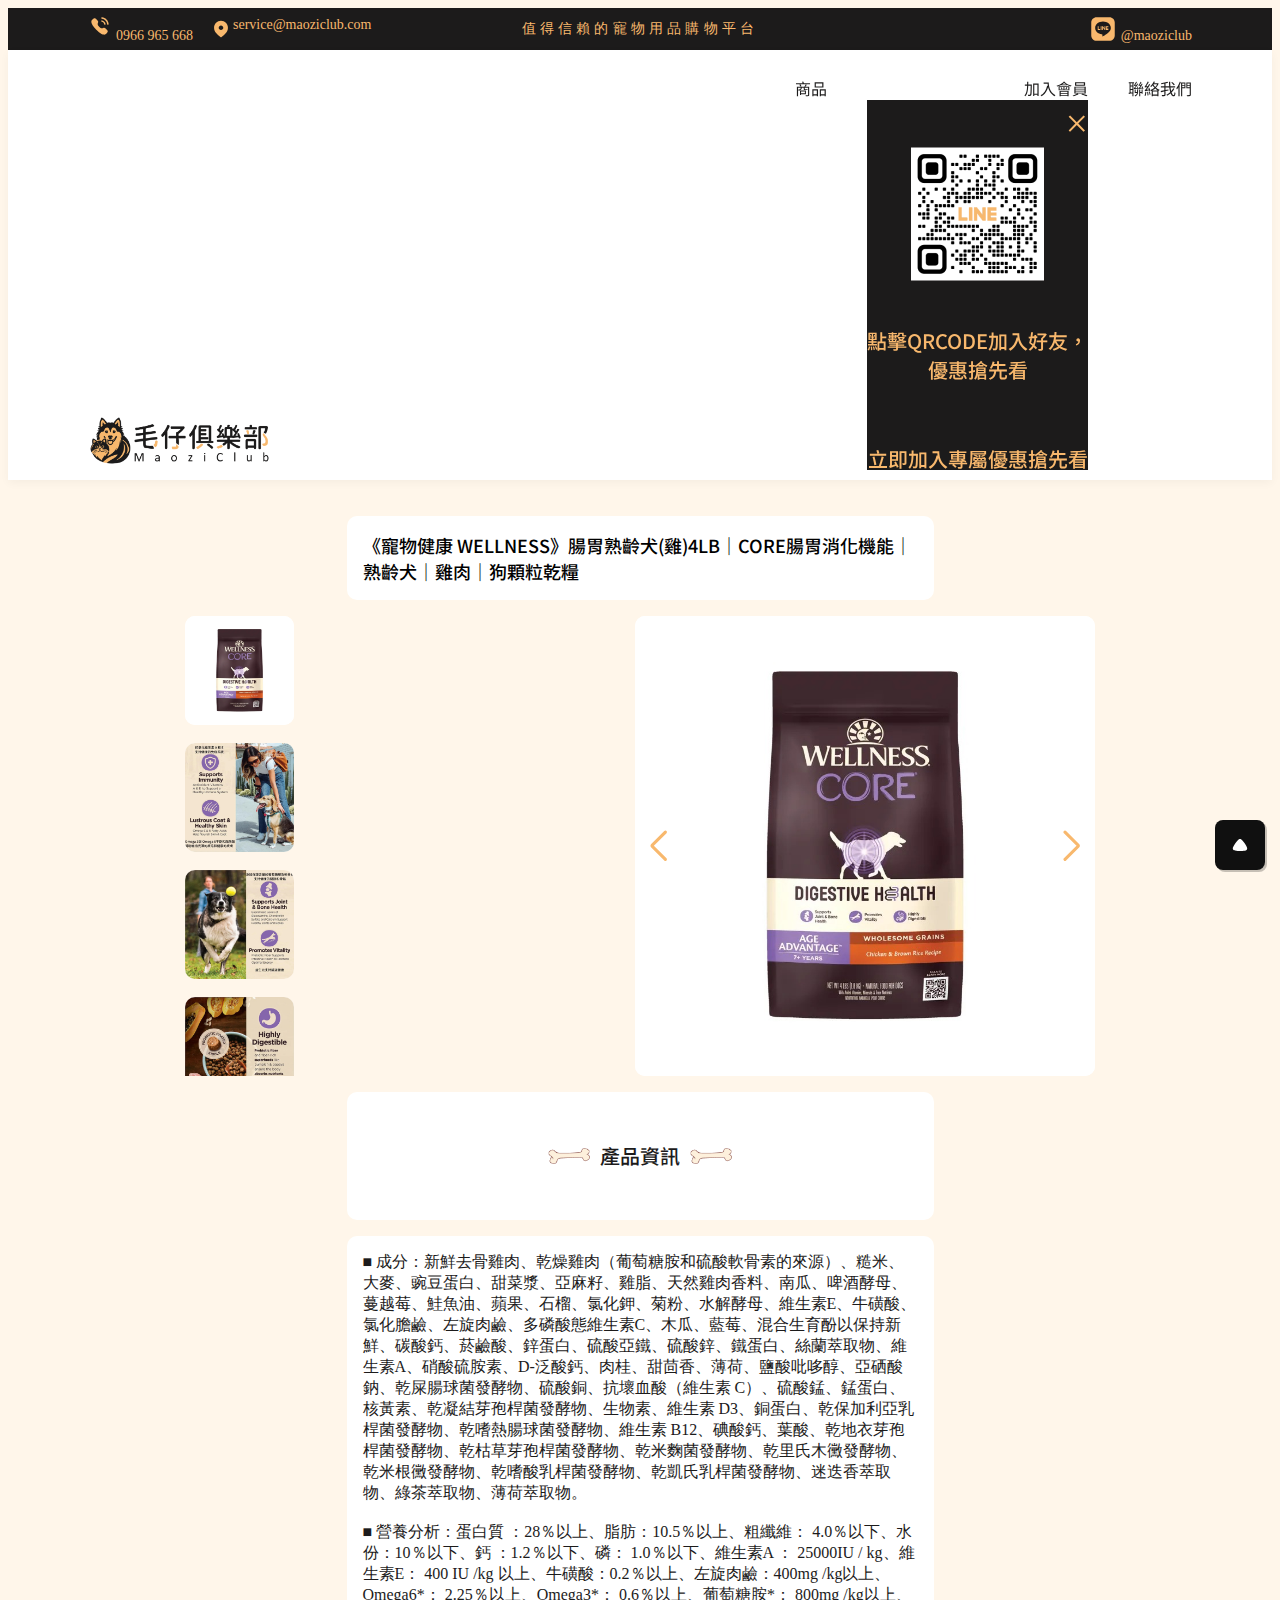
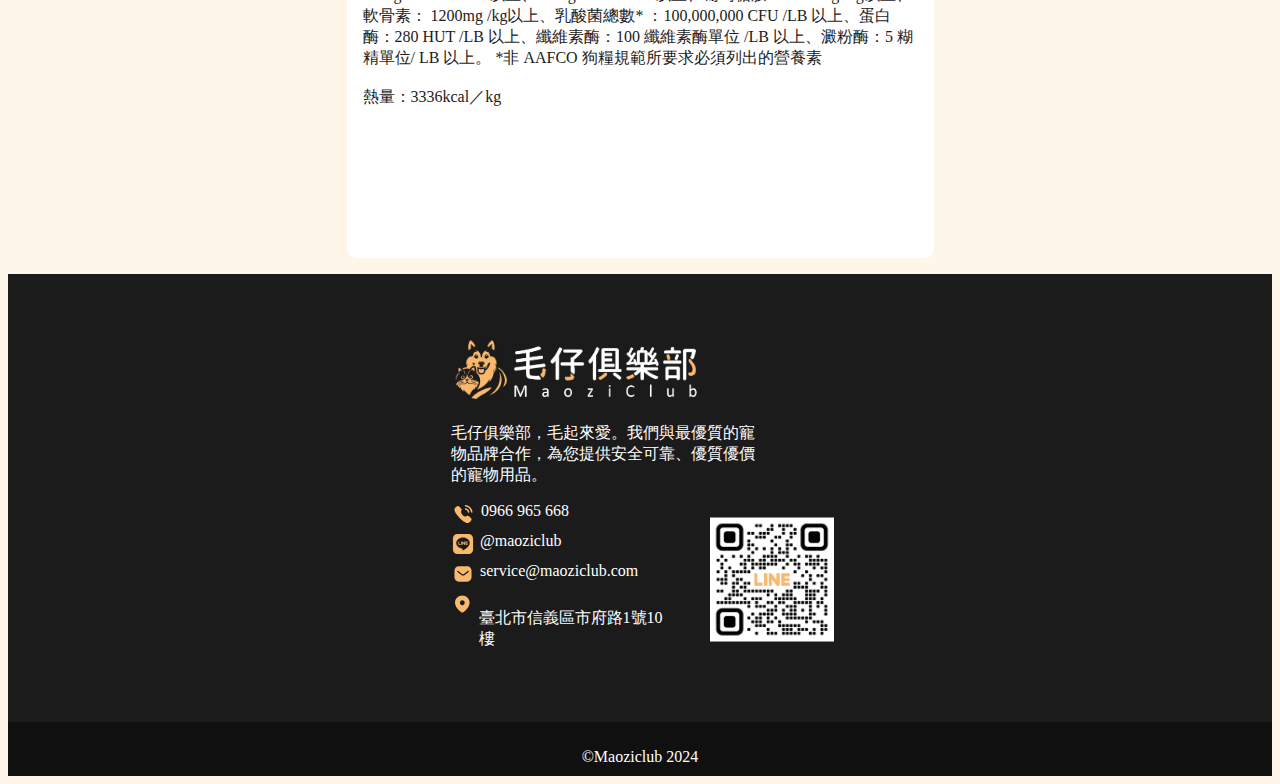
==== html/product.html @ 4b3d60b1 "Add files via upload" ====
<!doctype html>
<html lang="en">

<head>
    <meta charset="utf-8">
    <meta name="viewport" content="width=device-width, initial-scale=1">
    <title>毛仔俱樂部</title>

    <link href="https://cdn.jsdelivr.net/npm/bootstrap@5.3.2/dist/css/bootstrap.min.css" rel="stylesheet"
        integrity="sha384-T3c6CoIi6uLrA9TneNEoa7RxnatzjcDSCmG1MXxSR1GAsXEV/Dwwykc2MPK8M2HN" crossorigin="anonymous">
    <!-- CSS樣式 -->
    <link rel="stylesheet" href="../css/style.css">
    <link rel="stylesheet" href="../css/product.css">
    <link rel="stylesheet" href="https://cdnjs.cloudflare.com/ajax/libs/font-awesome/6.4.0/css/all.min.css">
    <!--Swiper's -->
    <link rel="stylesheet" href="../css/swiper-bundle.min.css" />
</head>

<body class="pdp">
    <!-- 置頂鍵 -->
    <div id="scrolltop"></div>

    <!-- TopBar -->
    <div class="topbar">
        <div class="contact">
            <div class="tel">
                <svg width="24" height="24" viewBox="0 0 25 24" fill="none" xmlns="http://www.w3.org/2000/svg">
                    <path fill-rule="evenodd" clip-rule="evenodd"
                        d="M14.6198 3.00714C14.419 2.97836 14.2173 3.03772 14.0569 3.16543C13.892 3.29494 13.7889 3.48201 13.7665 3.69157C13.719 4.11517 14.0246 4.49831 14.4477 4.54598C17.3652 4.87155 19.6328 7.14429 19.9609 10.0709C20.0048 10.463 20.3337 10.7589 20.7263 10.7589C20.7559 10.7589 20.7846 10.7571 20.8142 10.7535C21.0194 10.731 21.2023 10.6294 21.3313 10.4675C21.4595 10.3056 21.5178 10.1041 21.4945 9.89819C21.0857 6.2467 18.2597 3.41276 14.6198 3.00714ZM14.6769 6.14098C14.2485 6.06183 13.855 6.33525 13.7734 6.75346C13.6919 7.17167 13.9661 7.57999 14.3829 7.66183C15.6377 7.90646 16.6067 8.87779 16.8522 10.1369C16.9222 10.4994 17.2412 10.7638 17.6087 10.7638C17.658 10.7638 17.7073 10.7593 17.7575 10.7503C18.1743 10.6667 18.4486 10.2592 18.367 9.84013C18.0004 7.95953 16.5529 6.50703 14.6769 6.14098ZM15.7743 14.119C14.764 14.4729 13.6259 14.8716 11.6289 12.8752C9.63208 10.879 10.0298 9.74022 10.3829 8.72946C10.6646 7.92294 10.9179 7.1979 9.90338 6.18369C9.62887 5.90926 9.38183 5.64925 9.15426 5.40974C7.55485 3.72636 6.91719 3.05522 4.46692 5.50565C4.4486 5.52844 4.4171 5.5592 4.37641 5.59895C3.79274 6.16901 1.31533 8.58865 8.61648 15.8878C15.9156 23.1848 18.3337 20.7075 18.9041 20.1231C18.9439 20.0823 18.9748 20.0507 18.9976 20.0323C21.4466 17.5841 20.7732 16.9436 19.0838 15.3366C18.847 15.1114 18.5903 14.8672 18.3194 14.5964C17.305 13.5827 16.5804 13.8366 15.7743 14.119Z"
                        fill="#F8B86D" />
                </svg>
                <p>0966 965 668</p>
            </div>
            <div class="add">
                <svg width="24" height="24" viewBox="0 0 25 24" fill="none" xmlns="http://www.w3.org/2000/svg">
                    <path
                        d="M12.4944 3.5C16.4577 3.5 19.725 6.66021 19.725 10.5701C19.725 12.5403 19.0085 14.3695 17.8291 15.9198C16.528 17.63 14.9243 19.12 13.1193 20.2896C12.7061 20.5599 12.3333 20.5803 11.8799 20.2896C10.0645 19.12 8.46087 17.63 7.17092 15.9198C5.99068 14.3695 5.27499 12.5403 5.27499 10.5701C5.27499 6.66021 8.54229 3.5 12.4944 3.5ZM12.4944 8.41031C11.1839 8.41031 10.1151 9.49063 10.1151 10.7902C10.1151 12.1 11.1839 13.1302 12.4944 13.1302C13.8058 13.1302 14.8849 12.1 14.8849 10.7902C14.8849 9.49063 13.8058 8.41031 12.4944 8.41031Z"
                        fill="#F8B86D" />
                </svg>
                <a href="mailto:service@maoziclub.com">service@maoziclub.com</a>
            </div>
        </div>

        <div class="slogan">值得信賴的寵物用品購物平台</div>

        <div class="line">
            <svg width="28" height="28" viewBox="0 0 28 28" fill="none" xmlns="http://www.w3.org/2000/svg">
                <path fill-rule="evenodd" clip-rule="evenodd"
                    d="M7.54781 2.25H20.4522C23.3781 2.25 25.75 4.6219 25.75 7.54778V20.4522C25.75 23.3781 23.3781 25.75 20.4522 25.75H7.54781C4.62193 25.75 2.25003 23.3781 2.25003 20.4522V7.54778C2.25003 4.6219 4.62193 2.25 7.54781 2.25ZM13.9978 6.53436C18.3182 6.53436 21.8329 9.38667 21.8329 12.8926C21.8329 14.2938 21.2887 15.5598 20.1534 16.8046C18.5098 18.6971 14.8343 21.0023 13.9978 21.3541C13.1838 21.6964 13.2788 21.1596 13.3163 20.9478C13.3174 20.9419 13.3183 20.9364 13.3193 20.9311C13.3391 20.8136 13.4309 20.2606 13.4309 20.2606C13.4573 20.0608 13.4845 19.7502 13.4052 19.5519C13.3178 19.3338 12.9704 19.2207 12.7149 19.1656C8.95341 18.6684 6.16278 16.0357 6.16278 12.8926C6.16278 9.38667 9.6775 6.53436 13.9978 6.53436Z"
                    fill="#F8B86D" />
                <path
                    d="M19.2259 14.9172H17.0227C16.9838 14.9172 16.9464 14.9017 16.9189 14.8742C16.8913 14.8467 16.8759 14.8093 16.8759 14.7703V11.3518C16.8759 11.3129 16.8913 11.2755 16.9189 11.248C16.9464 11.2204 16.9838 11.205 17.0227 11.205H19.2259C19.2648 11.205 19.3022 11.2204 19.3297 11.248C19.3573 11.2755 19.3727 11.3129 19.3727 11.3518V11.9078C19.3727 11.9467 19.3573 11.9841 19.3297 12.0116C19.3022 12.0392 19.2648 12.0546 19.2259 12.0546H17.7299V12.6311H19.2259C19.2648 12.6311 19.3022 12.6466 19.3297 12.6741C19.3573 12.7017 19.3727 12.739 19.3727 12.778V13.339C19.3727 13.378 19.3573 13.4154 19.3297 13.4429C19.3022 13.4705 19.2648 13.4859 19.2259 13.4859H17.7299V14.0631H19.2259C19.2648 14.0631 19.3022 14.0786 19.3297 14.1062C19.3573 14.1337 19.3727 14.1711 19.3727 14.21V14.7652C19.3734 14.7849 19.3701 14.8046 19.3631 14.823C19.356 14.8414 19.3453 14.8582 19.3316 14.8724C19.3179 14.8866 19.3014 14.8979 19.2833 14.9056C19.2651 14.9133 19.2456 14.9172 19.2259 14.9172Z"
                    fill="#F8B86D" />
                <path
                    d="M11.0838 14.9172C11.1228 14.9172 11.1601 14.9018 11.1877 14.8742C11.2152 14.8467 11.2307 14.8093 11.2307 14.7703V14.2152C11.2307 14.1762 11.2152 14.1388 11.1877 14.1113C11.1601 14.0838 11.1228 14.0683 11.0838 14.0683H9.5879V11.3511C9.5879 11.3121 9.57242 11.2748 9.54488 11.2472C9.51733 11.2197 9.47998 11.2042 9.44102 11.2042H8.8829C8.84394 11.2042 8.80659 11.2197 8.77904 11.2472C8.7515 11.2748 8.73602 11.3121 8.73602 11.3511V14.7681C8.73602 14.8071 8.7515 14.8445 8.77904 14.872C8.80659 14.8995 8.84394 14.915 8.8829 14.915H11.086L11.0838 14.9172Z"
                    fill="#F8B86D" />
                <path
                    d="M12.4086 11.1984H11.8535C11.7707 11.1984 11.7036 11.2654 11.7036 11.3482V14.7674C11.7036 14.8502 11.7707 14.9172 11.8535 14.9172H12.4086C12.4914 14.9172 12.5585 14.8502 12.5585 14.7674V11.3482C12.5585 11.2654 12.4914 11.1984 12.4086 11.1984Z"
                    fill="#F8B86D" />
                <path
                    d="M16.1914 11.1984H15.6362C15.5973 11.1984 15.5599 11.2138 15.5324 11.2414C15.5048 11.2689 15.4894 11.3063 15.4894 11.3452V13.3765L13.9251 11.2637C13.9216 11.2581 13.9174 11.253 13.9126 11.2483L13.9038 11.2395L13.8958 11.2329H13.8914L13.8833 11.227H13.8789L13.8708 11.2226H13.8656H13.8576H13.8524H13.8436H13.8377H13.8289H13.8231H13.815H13.2488C13.2098 11.2226 13.1725 11.2381 13.1449 11.2656C13.1174 11.2932 13.1019 11.3305 13.1019 11.3695V14.7887C13.1019 14.8277 13.1174 14.865 13.1449 14.8926C13.1725 14.9201 13.2098 14.9356 13.2488 14.9356H13.8047C13.8436 14.9356 13.881 14.9201 13.9086 14.8926C13.9361 14.865 13.9516 14.8277 13.9516 14.7887V12.7376L15.518 14.8526C15.5283 14.8676 15.5412 14.8805 15.5562 14.8908L15.565 14.8967H15.5694L15.5767 14.9003H15.5841H15.5892H15.5995C15.6125 14.9035 15.6258 14.9053 15.6392 14.9055H16.1914C16.2304 14.9055 16.2677 14.89 16.2953 14.8625C16.3228 14.8349 16.3383 14.7976 16.3383 14.7586V11.3482C16.3387 11.3286 16.3352 11.3092 16.328 11.2911C16.3208 11.2729 16.31 11.2564 16.2963 11.2424C16.2826 11.2285 16.2663 11.2174 16.2483 11.2098C16.2303 11.2023 16.211 11.1984 16.1914 11.1984Z"
                    fill="#F8B86D" />
            </svg>
            <p>@maoziclub</p>
        </div>
    </div>




    <!-- Header -->
    <header class="header">
        <div class="logo">
            <a href="#">
                <img class="logo_light" src="../images/logo.png" alt="">
                <img class="logo_dark" src="../images/logo_dark.png" alt="">
            </a>
        </div>
        <div class="openbt d-block d-md-none" id="mymenu">
            <div class="line line-1"></div>
            <div class="line line-2"></div>
            <div class="line line-3"></div>
        </div>
        <nav class="navbar">
            <div class="off">
                <img class="logo_dark" src="../images/logo_dark.png" alt="">
                <i class="fa-solid fa-xmark" id="close"></i>
            </div>
            <ul>
                <li>
                    <a class="nav-link" href="../index.html#products">商品</a>
                </li>

                <li>
                    <a class="nav-link" href="#" data-bs-toggle="modal" data-bs-target="#vip">加入會員</a>

                    <!-- Modal -->
                    <div class="modal fade" id="vip" tabindex="-1" aria-labelledby="vipLabel" aria-hidden="true">
                        <div class="modal-dialog modal-dialog-centered">
                            <div class="info modal-content">
                                <div class="modal-header">
                                    <span class="my-close" data-bs-dismiss="modal" aria-label="Close">×</span>
                                </div>
                                <div class="modal-body">
                                    <a href="https://lin.ee/1nSqPjv" target="_blank">
                                        <img src="../images/qrcode.png" alt="">
                                    </a>
                                    <p class="d-block d-lg-none">點擊QRCODE加入好友，<br>優惠搶先看</p>
                                    <p class="d-none d-lg-block">立即加入專屬優惠搶先看</p>
                                </div>
                            </div>
                        </div>
                    </div>
                </li>
                <li>
                    <a class="nav-link" href="#contact">聯絡我們</a>
                </li>
            </ul>
        </nav>
    </header>


    <!-- 產品介紹 -->

    <div class="pdp-name">
        <h5 class="mb-0">《寵物健康 WELLNESS》腸胃熟齡犬(雞)4LB｜CORE腸胃消化機能｜熟齡犬｜雞肉｜狗顆粒乾糧</h5>
    </div>
    <div class="gallery">
        <div style="--swiper-navigation-color: #fff; --swiper-pagination-color: #fff" class="swiper mySwiper2 m-0">
            <div class="swiper-wrapper">
                <div class="swiper-slide">
                    <img src="../images/pdp1.jpg" alt="">
                </div>
                <div class="swiper-slide">
                    <img src="../images/pdp2.jpg" alt="">
                </div>
                <div class="swiper-slide">
                    <img src="../images/pdp3.jpg" alt="">
                </div>
                <div class="swiper-slide">
                    <img src="../images/pdp4.jpg" alt="">
                </div>
                <div class="swiper-slide">
                    <img src="../images/pdp5.jpg" alt="">
                </div>
                <div class="swiper-slide">
                    <img src="../images/pdp6.jpg" alt="">
                </div>
            </div>
            <div class="swiper-button-next"></div>
            <div class="swiper-button-prev"></div>
        </div>
        <div thumbsSlider="" class="swiper mySwiper m-0">
            <div class="swiper-wrapper">
                <div class="swiper-slide m-0">
                    <img src="../images/pdp1.jpg" alt="">
                </div>
                <div class="swiper-slide m-0">
                    <img src="../images/pdp2.jpg" alt="">
                </div>
                <div class="swiper-slide m-0">
                    <img src="../images/pdp3.jpg" alt="">
                </div>
                <div class="swiper-slide m-0">
                    <img src="../images/pdp4.jpg" alt="">
                </div>
                <div class="swiper-slide m-0">
                    <img src="../images/pdp5.jpg" alt="">
                </div>
                <div class="swiper-slide m-0">
                    <img src="../images/pdp6.jpg" alt="">
                </div>
            </div>
        </div>
    </div>

    <div class="pdp-info">
        <div class="title">
            <img src="../images/bone.png" alt="">
            <h5 class="mb-0">產品資訊</h5>
            <img src="../images/bone.png" alt="">
        </div>



        <div class="detail">
            <p>■ 成分：新鮮去骨雞肉、乾燥雞肉（葡萄糖胺和硫酸軟骨素的來源）、糙米、大麥、豌豆蛋白、甜菜漿、亞麻籽、雞脂、天然雞肉香料、南瓜、啤酒酵母、蔓越莓、鮭魚油、蘋果、石榴、氯化鉀、菊粉、水解酵母、維生素E、牛磺酸、氯化膽鹼、左旋肉鹼、多磷酸態維生素C、木瓜、藍莓、混合生育酚以保持新鮮、碳酸鈣、菸鹼酸、鋅蛋白、硫酸亞鐵、硫酸鋅、鐵蛋白、絲蘭萃取物、維生素A、硝酸硫胺素、D-泛酸鈣、肉桂、甜茴香、薄荷、鹽酸吡哆醇、亞硒酸鈉、乾屎腸球菌發酵物、硫酸銅、抗壞血酸（維生素
                C）、硫酸錳、錳蛋白、核黃素、乾凝結芽孢桿菌發酵物、生物素、維生素 D3、銅蛋白、乾保加利亞乳桿菌發酵物、乾嗜熱腸球菌發酵物、維生素
                B12、碘酸鈣、葉酸、乾地衣芽孢桿菌發酵物、乾枯草芽孢桿菌發酵物、乾米麴菌發酵物、乾里氏木黴發酵物、乾米根黴發酵物、乾嗜酸乳桿菌發酵物、乾凱氏乳桿菌發酵物、迷迭香萃取物、綠茶萃取物、薄荷萃取物。<br><br>

                ■ 營養分析：蛋白質 ：28％以上、脂肪：10.5％以上、粗纖維： 4.0％以下、水份：10％以下、鈣 ：1.2％以下、磷： 1.0％以下、維生素A ： 25000IU / kg、維生素E： 400 IU
                /kg 以上、牛磺酸：0.2％以上、左旋肉鹼：400mg /kg以上、Omega6*： 2.25％以上、Omega3*： 0.6％以上、葡萄糖胺*： 800mg /kg以上、軟骨素： 1200mg
                /kg以上、乳酸菌總數* ：100,000,000 CFU /LB 以上、蛋白酶：280 HUT /LB 以上、纖維素酶：100 纖維素酶單位 /LB 以上、澱粉酶：5 糊精單位/ LB 以上。
                *非 AAFCO 狗糧規範所要求必須列出的營養素<br><br>

                熱量：3336kcal／kg</p>
        </div>

    </div>















    <!-- Fotter -->
    <footer class="footer" id="contact">
        <div class="row">
            <div class="col-12 col-md-6 brand">
                <img src="../images/logo_dark.png" alt="">
                <p>毛仔俱樂部，毛起來愛。我們與最優質的寵物品牌合作，為您提供安全可靠、優質優價的寵物用品。</p>
            </div>

            <div class="col-12 col-md-6 contact">
                <div class="container">
                    <div class="tel">
                        <svg width="25" height="24" viewBox="0 0 25 24" fill="none" xmlns="http://www.w3.org/2000/svg">
                            <path fill-rule="evenodd" clip-rule="evenodd"
                                d="M14.6198 3.00714C14.419 2.97836 14.2173 3.03772 14.0569 3.16543C13.892 3.29494 13.7889 3.48201 13.7665 3.69157C13.719 4.11517 14.0246 4.49831 14.4477 4.54598C17.3652 4.87155 19.6328 7.14429 19.9609 10.0709C20.0048 10.463 20.3337 10.7589 20.7263 10.7589C20.7559 10.7589 20.7846 10.7571 20.8142 10.7535C21.0194 10.731 21.2023 10.6294 21.3313 10.4675C21.4595 10.3056 21.5178 10.1041 21.4945 9.89819C21.0857 6.2467 18.2597 3.41276 14.6198 3.00714ZM14.6769 6.14098C14.2485 6.06183 13.855 6.33525 13.7734 6.75346C13.6919 7.17167 13.9661 7.57999 14.3829 7.66183C15.6377 7.90646 16.6067 8.87779 16.8522 10.1369C16.9222 10.4994 17.2412 10.7638 17.6087 10.7638C17.658 10.7638 17.7073 10.7593 17.7575 10.7503C18.1743 10.6667 18.4486 10.2592 18.367 9.84013C18.0004 7.95953 16.5529 6.50703 14.6769 6.14098ZM15.7743 14.119C14.764 14.4729 13.6259 14.8716 11.6289 12.8752C9.63208 10.879 10.0298 9.74022 10.3829 8.72946C10.6646 7.92294 10.9179 7.1979 9.90338 6.18369C9.62887 5.90926 9.38183 5.64925 9.15426 5.40974C7.55485 3.72636 6.91719 3.05522 4.46692 5.50565C4.4486 5.52844 4.4171 5.5592 4.37641 5.59895C3.79274 6.16901 1.31533 8.58865 8.61648 15.8878C15.9156 23.1848 18.3337 20.7075 18.9041 20.1231C18.9439 20.0823 18.9748 20.0507 18.9976 20.0323C21.4466 17.5841 20.7732 16.9436 19.0838 15.3366C18.847 15.1114 18.5903 14.8672 18.3194 14.5964C17.305 13.5827 16.5804 13.8366 15.7743 14.119Z"
                                fill="#F8B86D" />
                        </svg>
                        <a href="tel:0966965668">0966 965 668</a>

                    </div>
                    <div class="line">
                        <svg width="24" height="24" viewBox="0 0 28 28" fill="none" xmlns="http://www.w3.org/2000/svg">
                            <path fill-rule="evenodd" clip-rule="evenodd"
                                d="M7.54781 2.25H20.4522C23.3781 2.25 25.75 4.6219 25.75 7.54778V20.4522C25.75 23.3781 23.3781 25.75 20.4522 25.75H7.54781C4.62193 25.75 2.25003 23.3781 2.25003 20.4522V7.54778C2.25003 4.6219 4.62193 2.25 7.54781 2.25ZM13.9978 6.53436C18.3182 6.53436 21.8329 9.38667 21.8329 12.8926C21.8329 14.2938 21.2887 15.5598 20.1534 16.8046C18.5098 18.6971 14.8343 21.0023 13.9978 21.3541C13.1838 21.6964 13.2788 21.1596 13.3163 20.9478C13.3174 20.9419 13.3183 20.9364 13.3193 20.9311C13.3391 20.8136 13.4309 20.2606 13.4309 20.2606C13.4573 20.0608 13.4845 19.7502 13.4052 19.5519C13.3178 19.3338 12.9704 19.2207 12.7149 19.1656C8.95341 18.6684 6.16278 16.0357 6.16278 12.8926C6.16278 9.38667 9.6775 6.53436 13.9978 6.53436Z"
                                fill="#F8B86D" />
                            <path
                                d="M19.2259 14.9172H17.0227C16.9838 14.9172 16.9464 14.9017 16.9189 14.8742C16.8913 14.8467 16.8759 14.8093 16.8759 14.7703V11.3518C16.8759 11.3129 16.8913 11.2755 16.9189 11.248C16.9464 11.2204 16.9838 11.205 17.0227 11.205H19.2259C19.2648 11.205 19.3022 11.2204 19.3297 11.248C19.3573 11.2755 19.3727 11.3129 19.3727 11.3518V11.9078C19.3727 11.9467 19.3573 11.9841 19.3297 12.0116C19.3022 12.0392 19.2648 12.0546 19.2259 12.0546H17.7299V12.6311H19.2259C19.2648 12.6311 19.3022 12.6466 19.3297 12.6741C19.3573 12.7017 19.3727 12.739 19.3727 12.778V13.339C19.3727 13.378 19.3573 13.4154 19.3297 13.4429C19.3022 13.4705 19.2648 13.4859 19.2259 13.4859H17.7299V14.0631H19.2259C19.2648 14.0631 19.3022 14.0786 19.3297 14.1062C19.3573 14.1337 19.3727 14.1711 19.3727 14.21V14.7652C19.3734 14.7849 19.3701 14.8046 19.3631 14.823C19.356 14.8414 19.3453 14.8582 19.3316 14.8724C19.3179 14.8866 19.3014 14.8979 19.2833 14.9056C19.2651 14.9133 19.2456 14.9172 19.2259 14.9172Z"
                                fill="#F8B86D" />
                            <path
                                d="M11.0838 14.9172C11.1228 14.9172 11.1601 14.9018 11.1877 14.8742C11.2152 14.8467 11.2307 14.8093 11.2307 14.7703V14.2152C11.2307 14.1762 11.2152 14.1388 11.1877 14.1113C11.1601 14.0838 11.1228 14.0683 11.0838 14.0683H9.5879V11.3511C9.5879 11.3121 9.57242 11.2748 9.54488 11.2472C9.51733 11.2197 9.47998 11.2042 9.44102 11.2042H8.8829C8.84394 11.2042 8.80659 11.2197 8.77904 11.2472C8.7515 11.2748 8.73602 11.3121 8.73602 11.3511V14.7681C8.73602 14.8071 8.7515 14.8445 8.77904 14.872C8.80659 14.8995 8.84394 14.915 8.8829 14.915H11.086L11.0838 14.9172Z"
                                fill="#F8B86D" />
                            <path
                                d="M12.4086 11.1984H11.8535C11.7707 11.1984 11.7036 11.2654 11.7036 11.3482V14.7674C11.7036 14.8502 11.7707 14.9172 11.8535 14.9172H12.4086C12.4914 14.9172 12.5585 14.8502 12.5585 14.7674V11.3482C12.5585 11.2654 12.4914 11.1984 12.4086 11.1984Z"
                                fill="#F8B86D" />
                            <path
                                d="M16.1914 11.1984H15.6362C15.5973 11.1984 15.5599 11.2138 15.5324 11.2414C15.5048 11.2689 15.4894 11.3063 15.4894 11.3452V13.3765L13.9251 11.2637C13.9216 11.2581 13.9174 11.253 13.9126 11.2483L13.9038 11.2395L13.8958 11.2329H13.8914L13.8833 11.227H13.8789L13.8708 11.2226H13.8656H13.8576H13.8524H13.8436H13.8377H13.8289H13.8231H13.815H13.2488C13.2098 11.2226 13.1725 11.2381 13.1449 11.2656C13.1174 11.2932 13.1019 11.3305 13.1019 11.3695V14.7887C13.1019 14.8277 13.1174 14.865 13.1449 14.8926C13.1725 14.9201 13.2098 14.9356 13.2488 14.9356H13.8047C13.8436 14.9356 13.881 14.9201 13.9086 14.8926C13.9361 14.865 13.9516 14.8277 13.9516 14.7887V12.7376L15.518 14.8526C15.5283 14.8676 15.5412 14.8805 15.5562 14.8908L15.565 14.8967H15.5694L15.5767 14.9003H15.5841H15.5892H15.5995C15.6125 14.9035 15.6258 14.9053 15.6392 14.9055H16.1914C16.2304 14.9055 16.2677 14.89 16.2953 14.8625C16.3228 14.8349 16.3383 14.7976 16.3383 14.7586V11.3482C16.3387 11.3286 16.3352 11.3092 16.328 11.2911C16.3208 11.2729 16.31 11.2564 16.2963 11.2424C16.2826 11.2285 16.2663 11.2174 16.2483 11.2098C16.2303 11.2023 16.211 11.1984 16.1914 11.1984Z"
                                fill="#F8B86D" />
                        </svg>
                        <a href="https://lin.ee/1nSqPjv" target="_blank">@maoziclub</a>
                    </div>
                    <div class="mail">
                        <svg width="24" height="24" viewBox="0 0 25 24" fill="none" xmlns="http://www.w3.org/2000/svg">
                            <path
                                d="M16.8902 4C18.0822 4 19.2289 4.47111 20.0724 5.31644C20.9169 6.16 21.3889 7.29778 21.3889 8.48889V15.5111C21.3889 17.9911 19.3711 20 16.8902 20H8.10889C5.628 20 3.61111 17.9911 3.61111 15.5111V8.48889C3.61111 6.00889 5.61911 4 8.10889 4H16.8902ZM17.8956 8.62222C17.7089 8.61244 17.5311 8.67556 17.3969 8.8L13.3889 12C12.8733 12.4276 12.1347 12.4276 11.6111 12L7.61111 8.8C7.33467 8.59556 6.95245 8.62222 6.72223 8.86222C6.48223 9.10222 6.45556 9.48444 6.65911 9.75111L6.77556 9.86667L10.82 13.0222C11.3178 13.4133 11.9213 13.6267 12.5533 13.6267C13.1836 13.6267 13.7978 13.4133 14.2947 13.0222L18.3044 9.81333L18.3756 9.74222C18.588 9.48444 18.588 9.11111 18.3658 8.85333C18.2422 8.72089 18.0724 8.64 17.8956 8.62222Z"
                                fill="#F8B86D" />
                        </svg>
                        <a href="mailto:service@maoziclub.com">service@maoziclub.com</a>
                    </div>
                    <div class="add">
                        <svg width="24" height="24" viewBox="0 0 25 24" fill="none" xmlns="http://www.w3.org/2000/svg">
                            <path
                                d="M12.4938 2.5C16.9233 2.5 20.575 6.032 20.575 10.4019C20.575 12.6039 19.7742 14.6482 18.456 16.381C17.0019 18.2923 15.2096 19.9576 13.1921 21.2648C12.7304 21.5669 12.3137 21.5897 11.8069 21.2648C9.778 19.9576 7.98569 18.2923 6.54398 16.381C5.22489 14.6482 4.425 12.6039 4.425 10.4019C4.425 6.032 8.07669 2.5 12.4938 2.5ZM12.4938 7.98799C11.0291 7.98799 9.83452 9.19541 9.83452 10.6479C9.83452 12.1118 11.0291 13.2632 12.4938 13.2632C13.9594 13.2632 15.1655 12.1118 15.1655 10.6479C15.1655 9.19541 13.9594 7.98799 12.4938 7.98799Z"
                                fill="#F8B86D" />
                        </svg>
                        <p>臺北市信義區市府路1號10樓</p>
                    </div>
                </div>
                <div class="qrcode">
                    <a href="https://lin.ee/1nSqPjv" target="_blank">
                        <img src="../images/qrcode.png" alt="">
                    </a>
                </div>
            </div>

        </div>
    </footer>

    <div class="copyright">
        <p>©Maoziclub 2024</p>
    </div>


































    <script src="https://cdn.jsdelivr.net/npm/bootstrap@5.3.2/dist/js/bootstrap.bundle.min.js"
        integrity="sha384-C6RzsynM9kWDrMNeT87bh95OGNyZPhcTNXj1NW7RuBCsyN/o0jlpcV8Qyq46cDfL"
        crossorigin="anonymous"></script>
    <!-- jQuery -->
    <script src="https://ajax.googleapis.com/ajax/libs/jquery/3.7.1/jquery.min.js"></script>
    <!-- Swiper -->
    <script src="../js/swiper-bundle.min.js"></script>
    <!-- Initialize Swiper -->
    <script>
        // 產品說明頁_Swiper
        var swiper = new Swiper(".mySwiper", {
            loop: true,
            spaceBetween: 10,
            slidesPerView: 4,
            freeMode: true,
            watchSlidesProgress: true,
            breakpoints: {
                // 當視窗寬度大於等於 768px 時
                768: {
                    direction: 'vertical', // 使用垂直方向
                },
                // 當視窗寬度小於 768px 時
                0: {
                    direction: 'horizontal', // 使用水平方向
                }
            }
        });
        var swiper2 = new Swiper(".mySwiper2", {
            loop: true,
            spaceBetween: 10,
            navigation: {
                nextEl: ".swiper-button-next",
                prevEl: ".swiper-button-prev",
            },
            thumbs: {
                swiper: swiper,
            },
        });

    </script>
    <!-- JS -->
    <script src="../js/script.js"></script>
</body>

</html>
---- css/style.css ----
/* 字體 */
@import url('https://fonts.googleapis.com/css2?family=Noto+Sans+TC:wght@300;400;500;700;900&family=Roboto:wght@100;300;400;500;700;900&display=swap');

/* Color */
:root {
    --white-color: #FFFFFF;
    --black-color: #1C1B1B;
    --yellow-color: #F8B86D;
}

body.home {
    background-image: url(../images/bg.png);

}


/* 頂置鍵 */
#scrolltop {
    position: fixed;
    bottom: 30px;
    right: 15px;
    padding: 25px;
    background-image: url(../images/Icon_top.svg);
    background-color: #101010;
    box-shadow: 2px 2px 0px 0px #00000039;
    background-repeat: no-repeat;
    background-position: center center;
    border-radius: 8px;
    animation: floating 1.4s ease-in-out infinite;
    z-index: 5;
    cursor: pointer;
}

@keyframes floating {
    0% {
        transform: translateY(0);
    }

    50% {
        transform: translateY(-10px);
    }

    100% {
        transform: translateY(0);
    }
}



/* TopBar */
.topbar {
    display: flex;
    justify-content: space-between;
    align-items: center;
    padding: 6px 80px;
    background-color: var(--black-color);
    color: var(--yellow-color);
}

.topbar .contact,
.topbar .slogan,
.topbar .line {
    flex-basis: 33.33%;
    align-items: center;
}

.topbar .slogan {
    text-align: center;
}



.topbar .contact {
    display: flex;
    gap: 16px;
}

.topbar .contact .tel,
.topbar .contact .add,
.topbar .line {
    display: flex;
}

.topbar .contact p,
.topbar .line p {
    margin-bottom: 0;
    margin-left: 4px;
}

.topbar .contact .add a {
    text-decoration: none;
    color: var(--yellow-color);
    font-size: 14px;
}

.topbar .line {
    justify-content: end
}

.topbar p,
.topbar .slogan {
    font-size: 14px;
}

.topbar .slogan {
    letter-spacing: 0.3em;

}

.topbar .contact .tel:hover,
.topbar .contact .add a:hover,
.topbar .line:hover {
    color: var(--white-color);
}

.topbar .contact .tel:hover path,
.topbar .contact .add:hover path,
.topbar .line:hover path {
    fill: var(--white-color);
}


/* Header */

.header {
    padding: 10px 80px;
    background-color: var(--white-color);
    display: flex;
    justify-content: space-between;
    align-items: end;
    box-shadow: 0px 3px 9px 0px #0000000A;
    position: sticky;
    top: 0;
    left: 0;
    z-index: 2;

}



.header .logo img {
    max-width: 183px;

}

.header .logo_dark {
    display: none;
}




.header ul {
    list-style: none;
    margin-bottom: 0;
}

.header ul {
    display: flex;
    justify-content: end;
    padding-left: 0px;
    gap: 40px;
}

.header ul li {
    text-align: end;

}

.header ul li a {
    color: var(--black-color);
    text-decoration: none;
    font-family: 'Noto Sans TC';
    font-weight: 400;
}

.header ul li:hover .nav-link {
    color: var(--yellow-color);
}

/* 配合JS用 */
.header .navbar .nav-link.active {
    color: var(--yellow-color);

}

.header .navbar .off {
    display: none;
}


/* Modal */

.header .navbar .modal .info {
    background-color: var(--black-color);
    height: 370px;

}





header .navbar .modal-header {
    border-bottom: 0px;
}

.header .navbar .modal-footer {
    border-top: 0px;
}

.header .navbar .modal-body {
    text-align: center;
    display: flex;
    flex-direction: column;
    justify-content: flex-start;
    align-items: center;
    padding: 0px;
}

.header .navbar .modal-body img {
    max-width: 140px;
    width: 100%;
}

.header .navbar .modal-body p {
    font-size: 20px;
    margin-top: 40px;
    font-family: 'Noto Sans TC';
    font-weight: 500;
    color: var(--yellow-color);
}

.header .navbar .modal .modal-header {
    justify-content: flex-end;
}



.header .navbar .modal .my-close {
    font-size: 40px;
    color: var(--yellow-color);
    cursor: pointer;
}

.modal-backdrop {
    z-index: 0;
}


/* Hero */
.hero .carousel-inner img {
    margin: auto;
    max-width: 1280px;
    width: 100%;

}

/* 輪播按鈕顏色 */
/* %23 = # */
/* stroke='%231C1B1B' stroke-width='0.8' 粗細*/
.carousel-control-prev-icon {
    background-image: url("data:image/svg+xml,%3csvg xmlns='http://www.w3.org/2000/svg' viewBox='0 0 16 16' fill='%231C1B1B' stroke='%231C1B1B' stroke-width='0.8' %3e%3cpath d='M11.354 1.646a.5.5 0 0 1 0 .708L5.707 8l5.647 5.646a.5.5 0 0 1-.708.708l-6-6a.5.5 0 0 1 0-.708l6-6a.5.5 0 0 1 .708 0z'/%3e%3c/svg%3e");
}

.carousel-control-next-icon {
    background-image: url("data:image/svg+xml,%3csvg xmlns='http://www.w3.org/2000/svg' viewBox='0 0 16 16' fill='%231C1B1B' stroke='%231C1B1B' stroke-width='0.8' %3e%3cpath d='M4.646 1.646a.5.5 0 0 1 .708 0l6 6a.5.5 0 0 1 0 .708l-6 6a.5.5 0 0 1-.708-.708L10.293 8 4.646 2.354a.5.5 0 0 1 0-.708z'/%3e%3c/svg%3e");
}


.carousel-indicators [data-bs-target] {
    background-color: var(--black-color);
    height: 5px;

}

.carousel-indicators {
    z-index: 1;
}


/* 五大優勢 */
.advantage {
    max-width: 874px;
    margin: auto;
    margin-top: 6%;
    padding: 16px;
}


.advantage .row .mycard {
    padding: 50px 40px;
    text-align: center;
    font-family: 'Noto Sans TC';
    font-weight: 400;
    color: var(--black-color);
    border-radius: 22px;
    background-color: var(--white-color);
    box-shadow: 1px 1px 8px 0px #0000001f;
    height: 100%;

}



.advantage .row .mycard:hover img {
    animation: moving 1s ease-in-out infinite;

}

@keyframes moving {
    0% {
        transform: translateY(0px);
    }

    50% {
        transform: translateY(-16px);
    }

    100% {
        transform: translateY(0px);
    }


}






.advantage .row .title {
    color: var(--yellow-color);
}

.advantage .row .title h5 {
    font-size: 26px;
}

.advantage .row .title p {
    font-size: 18px;
}

.advantage .row .mycard img {
    margin: auto;
    margin-bottom: 8px;

}



.advantage .row .card img {
    width: 86px;
    height: 86px;
}


/* 商品總覽 */
.products {
    margin: auto;
    padding: 40px 0px;
    margin: 54px 16px 0px;
}

.products .title {
    max-width: 1076px;
    padding: 16px;
    display: flex;
    justify-content: center;
    gap: 22px;
    align-items: center;
    background-color: var(--white-color);
    margin: auto;
    border-radius: 50px;
    border: 4px dashed var(--yellow-color);
}

.products .title .text {
    text-align: center;
}

.products .title .text h4 {
    font-size: 26px;
    font-family: 'Noto Sans TC';
    font-weight: 500;
}

.products .title .text p {
    font-size: 20px;
    font-family: 'Roboto';
    font-weight: 400;
}


.products .title img {
    max-width: 71px;
    max-height: 27px;

}

/* 卡片區 */

.products .row {
    max-width: 1076px;
    margin: auto;
    padding: 40px 16px;
    background: #FFFBF6B2;
    margin-top: 4%;

}

.products .row .mycard {
    background-color: var(--white-color);
    box-shadow: 1px 1px 8px 0px #00000029;
    padding: 16px;
    border-radius: 8px;
    transition: 0.5s;
}

.products .row .mycard a {
    text-decoration: none;
}


.products .row .mycard:hover {
    box-shadow: 10px 10px 8px 0px #00000026;

}

.products .row .mycard:hover .name {
    color: var(--yellow-color);
}

.products .row .mycard img {
    width: 100%;
}

.products .brand {
    font-size: 18px;
    text-align: center;
    font-family: 'Noto Sans TC';
    font-weight: 400;
    background-color: var(--yellow-color);
    padding: 6px 0px;
    border-radius: 8px;
    color: var(--black-color);

}

.products .name {
    font-size: 16px;
    font-family: 'Noto Sans TC';
    font-weight: 400;
    color: var(--black-color);
    overflow: hidden;
    display: -webkit-box;
    -webkit-box-orient: vertical;
    -webkit-line-clamp: 2;
}

.products .row .money {
    display: flex;
    justify-content: end;
    font-family: 'Roboto';
    align-items: baseline;
    margin-bottom: 10px;
}

.products .row .money .vip {
    font-size: 26px;
    font-weight: 600;
    color: #FF5F5F;

}

.products .row .money .price {
    font-size: 16px;
    font-weight: 400;
    color: var(--black-color);
    text-decoration: line-through;
}











/* 廣告BANNER */
.ad {
    text-align: center;
}

.ad img {
    max-width: 1280px;
    width: 100%;
}

/* Fotter */

.footer {
    background-color: var(--black-color);
    color: var(--white-color);
    padding: 60px 16px;
    display: flex;
    justify-content: center;


}

.footer .row {
    font-size: 16px;
    gap: 90px;
}

.footer .row .brand {
    max-width: 304px;

}

.footer .row .brand img {
    max-width: 249px;
    width: 100%;
}


.footer a {
    text-decoration: none;
    color: var(--white-color);
}

.footer .row .contact {
    display: flex;
    align-items: center;
}

.footer .row .contact .container {
    width: 240px;
    padding: 0;
    margin: 0;

}



.footer .row .contact .container div {
    display: flex;
    justify-content: flex-start;
}

.footer .row .contact p,
.footer .row .contact a {
    margin-left: 5px;
    margin-bottom: 12px;
}


.footer .row .qrcode {
    margin-left: 10%;
}

.footer .row .qrcode img {
    max-width: 133px;
    width: 100%;
}




.copyright {
    background: #101010;
    text-align: center;
    padding: 10px;
}

.copyright p {
    font-size: 16px;
    color: var(--white-color);
    margin-bottom: 0;
}






@media screen and (max-width: 1200px) {

    /* Topbar */
    .topbar {
        display: none;
    }

    /* Hero */
    .carousel-control-prev,
    .carousel-control-next,
    .hero .carousel-indicators {
        display: none;
    }


    /* Footer */
    .footer .row {
        font-size: 16px;
        gap: 27px;
    }


}





@media screen and (max-width:768px) {
    /* Footer */

    .footer .row .brand {
        max-width: 768px;


    }

    /* 卡片區 */

    .products .row {
        padding: 40px 0px;


    }





}

@media screen and (max-width: 576px) {

    /* Header */
    .header {
        padding: 10px 16px;
        align-items: center;
        background-color: var(--black-color);


    }

    .header .logo_dark {
        display: block;
    }

    .header .logo_light {
        display: none;
    }

    .header .logo .logo_dark,
    .header .navbar .logo_dark {
        max-width: 146px;
    }




    .header .openbt .line {
        width: 30px;
        height: 3px;
        border-radius: 50px;
        background-color: var(--yellow-color);
        margin-block: 4px;
        transform-origin: left;
        animation: menubt 400ms ease-in-out alternate infinite;
    }

    @keyframes menubt {
        0% {
            transform: scaleX(1);
        }

        100% {
            transform: scaleX(0.5);
        }
    }

    .header .openbt .line-2 {
        animation-delay: 150ms;
    }

    .header .openbt .line-3 {
        animation-delay: 300ms;
    }

    /* 收合選單 */

    .header .navbar .off {
        display: flex;
        justify-content: space-between;
        align-items: center;
        width: 100%;

    }

    .header .navbar {
        padding: 16px;
        position: absolute;
        top: 0;
        /*     預設未移入 */
        left: -100%;
        width: 100%;
        height: 60vh;
        /*     移入速度 */
        transition: 0.6s ease;
        background-color: var(--black-color);

    }

    /* 配合JS收合 */
    .header .navbar.menued {
        /*     移入 */
        left: 0;
    }

    /* 配合JS收合 */
    .header .navbar.closed {
        left: -100%;
    }




    .header .navbar {
        flex-direction: column;
        justify-content: flex-start;
        gap: 30px;
    }



    .header .navbar ul {
        flex-direction: column;
        gap: 20px;
    }

    .header .navbar ul li {
        text-align: center;
    }

    #close {
        font-size: 24px;
        color: var(--yellow-color);

    }

    .header ul li a {
        color: var(--white-color);

    }


    /* 五大優勢 */
    .advantage .row .mycard {
        padding: 20px 10px;
    }

    .advantage .row .mycard img {
        width: 50px;
    }


    .advantage .mycard .text h5 {
        font-size: 1rem;
    }

    .advantage .mycard .text p {
        font-size: 0.875rem;
    }


    /* 商品總覽 */
    .products .title {
        padding: 10px;
    }

    .products .title img {
        max-width: 65px;
        max-height: 21px;

    }


    .products .title .text h4 {
        font-size: 18px;

    }

    .products .title .text p {
        font-size: 14px;

    }







    /* 產品介紹頁 */

    .product .name h5 {
        margin: 0px 16px;


    }

    .product .container {
        flex-direction: column-reverse;


    }

    .myswiper-s {
        flex-direction: row !important;
        overflow-x: auto;

    }
























}
---- css/product.css ----
/* 字體 */
@import url('https://fonts.googleapis.com/css2?family=Noto+Sans+TC:wght@300;400;500;700;900&family=Roboto:wght@100;300;400;500;700;900&display=swap');

/* Color */
:root {
    --white-color: #FFFFFF;
    --black-color: #1C1B1B;
    --yellow-color: #F8B86D;
}





body.pdp {
    background-color: #FFF6EA;
}





/* Product產品介紹頁 */

.pdp-name {
    margin: auto;
    max-width: 587px;
    width: 100%;
}

.pdp-name h5 {
    font-size: 18px;
    font-family: 'Noto Sans TC';
    font-weight: 500;
    padding: 16px;
    background-color: var(--white-color);
    border-radius: 10px;
    margin: 36px auto 0px;


}




/* swiper */
.swiper-button-next:after,
.swiper-button-prev:after {
    font-size: 30px !important;
    color: var(--yellow-color);
    font-weight: 900;

}


.gallery {
    margin: auto;
    display: flex;
    gap: 18px;
    justify-content: center;
    padding: 16px;

}

.swiper {
    width: 100%;
    height: 100%;
    max-height: 460px;
}

.swiper-slide {
    text-align: center;
    font-size: 18px;
    background: #fff;
    display: flex;
    justify-content: center;
    align-items: center;
}

.swiper-slide img {
    display: block;
    width: 100%;
    height: 100%;
    object-fit: cover;
}



.swiper {
    width: 100%;
    height: 300px;
    margin-left: auto;
    margin-right: auto;
}

.swiper-slide {
    background-size: cover;
    background-position: center;
    border-radius: 10px;
}

.mySwiper2 {
    height: 100%;
    width: 100%;
    order: 2;
    max-width: 460px;
}

/* .mySwiper2 .swiper-slide {
    width: 460px !important;
    height: 460px !important;

} */

.mySwiper {
    box-sizing: border-box;
    padding: 10px 0;
    order: 1;
    height: 460px;
    width: 109px;
}

.mySwiper .swiper-wrapper {
    flex-direction: column;
    gap: 8px;

}

.mySwiper .swiper-slide {
    width: 109px !important;
    height: 109px !important;
}



.swiper-slide img {
    display: block;
    width: 100%;
    height: 100%;
    object-fit: cover;
    border-radius: 10px;
}

/* ------------------------------------------ */



.pdp-info {
    max-width: 587px;
    margin: auto;
}


.pdp-info .title {
    display: flex;
    gap: 10px;
    align-items: center;
    justify-content: center;
    background-color: var(--white-color);
    padding: 16px;
    border-radius: 10px;

}

.pdp-info .title img {
    width: 42px;
    height: 15.77px;
}

.pdp-info .title h5 {
    font-family: 'Noto Sans TC';
    font-weight: 500;
    font-size: 20px;
    color: var(--black-color);
}

.pdp-info .detail p {
    font-size: 16px;
    color: var(--black-color);
    padding: 16px 16px 150px 16px;
    background-color: var(--white-color);
    border-radius: 10px;
    margin-top: 16px;

}



@media screen and (max-width: 576px) {

    /* 產品介紹頁 */
    .pdp-name h5 {
        margin: 36px 16px 0px;


    }

    /* swiper */
    .gallery {
        flex-direction: column;
    }

    .mySwiper .swiper-wrapper {
        flex-direction: row !important;

    }


    .mySwiper {
        order: 2;
        width: 100%;
        height: auto;
    }

    .mySwiper2 {
        order: 1;
    }

    .mySwiper2 {
        max-width: 576px;
    }

    /* ---------------------------------------------- */

    .pdp-info {
        margin: auto 16px;
    }



}
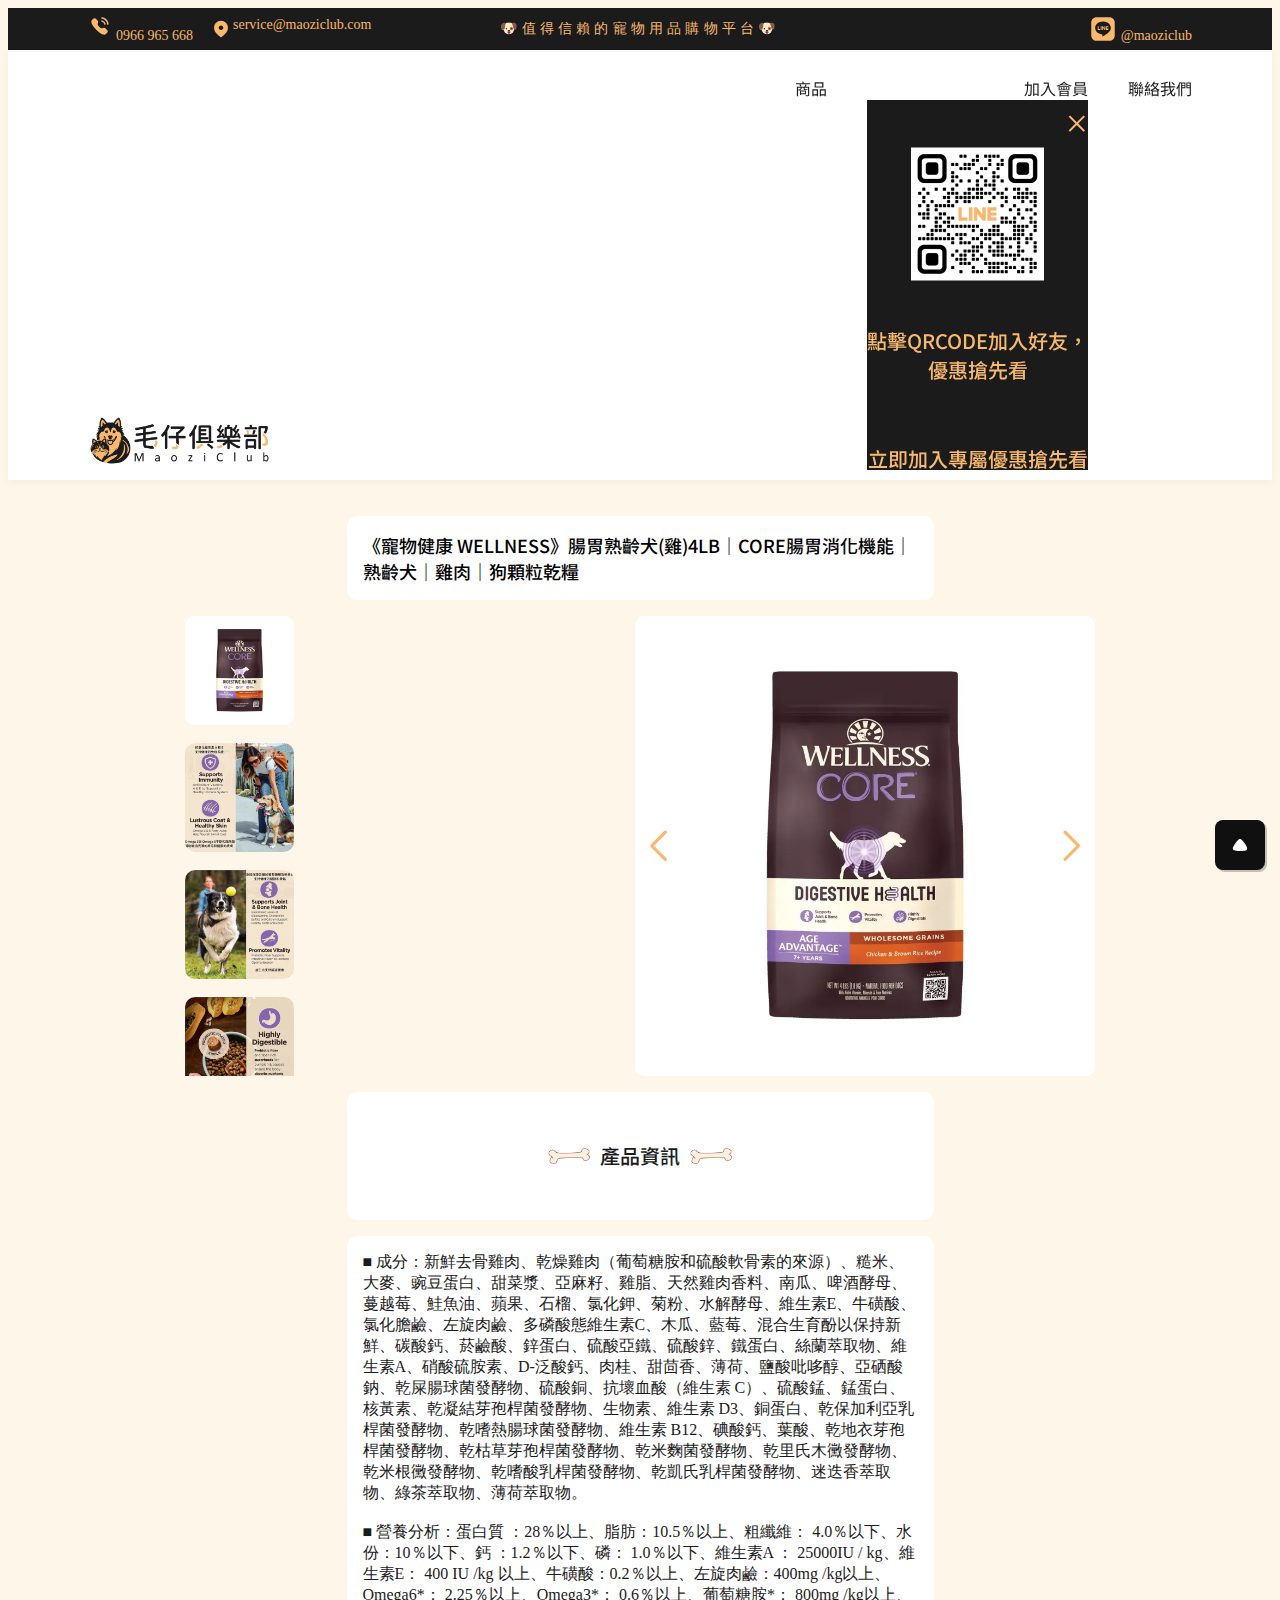
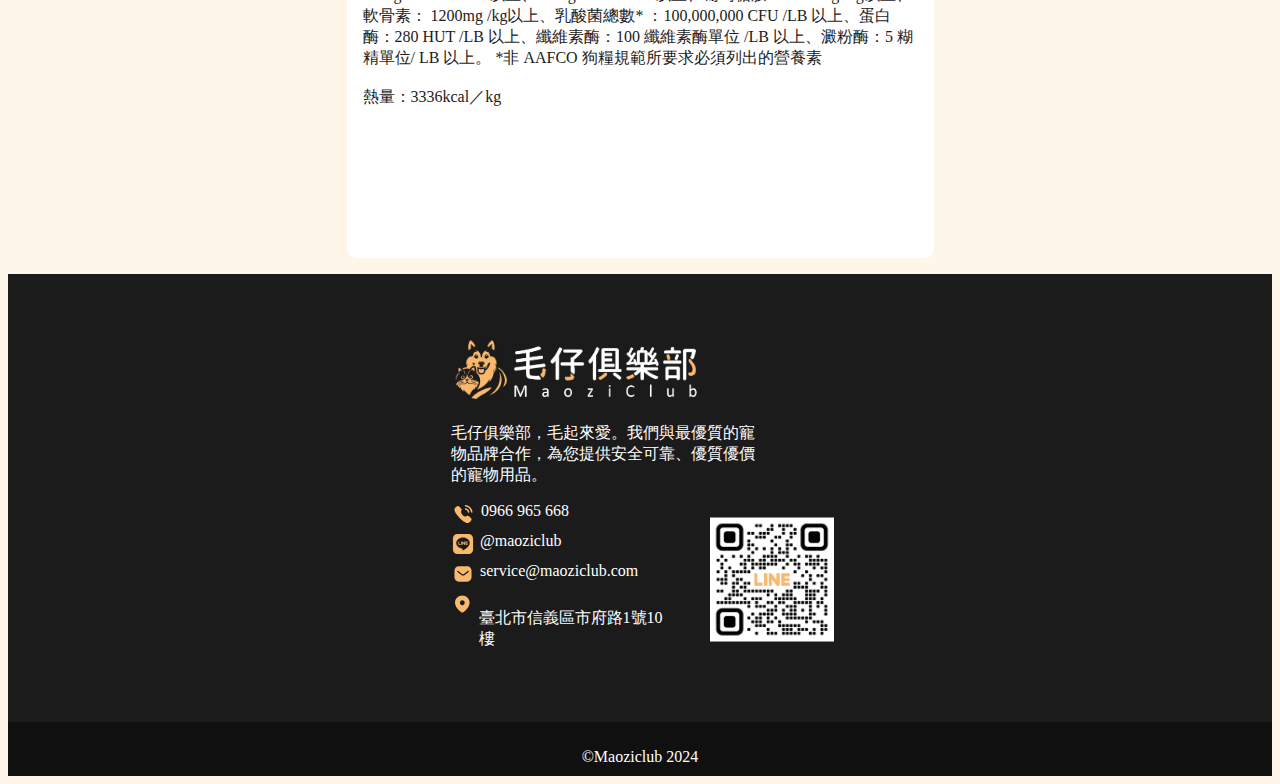
==== commit e24d7509: "Add files via upload" ====
--- a/html/product.html
+++ b/html/product.html
@@ -41,7 +41,7 @@
             </div>
         </div>
 
-        <div class="slogan">值得信賴的寵物用品購物平台</div>
+        <div class="slogan">🐶值得信賴的寵物用品購物平台🐶</div>
 
         <div class="line">
             <svg width="28" height="28" viewBox="0 0 28 28" fill="none" xmlns="http://www.w3.org/2000/svg">
@@ -322,39 +322,6 @@
     <script src="https://ajax.googleapis.com/ajax/libs/jquery/3.7.1/jquery.min.js"></script>
     <!-- Swiper -->
     <script src="../js/swiper-bundle.min.js"></script>
-    <!-- Initialize Swiper -->
-    <script>
-        // 產品說明頁_Swiper
-        var swiper = new Swiper(".mySwiper", {
-            loop: true,
-            spaceBetween: 10,
-            slidesPerView: 4,
-            freeMode: true,
-            watchSlidesProgress: true,
-            breakpoints: {
-                // 當視窗寬度大於等於 768px 時
-                768: {
-                    direction: 'vertical', // 使用垂直方向
-                },
-                // 當視窗寬度小於 768px 時
-                0: {
-                    direction: 'horizontal', // 使用水平方向
-                }
-            }
-        });
-        var swiper2 = new Swiper(".mySwiper2", {
-            loop: true,
-            spaceBetween: 10,
-            navigation: {
-                nextEl: ".swiper-button-next",
-                prevEl: ".swiper-button-prev",
-            },
-            thumbs: {
-                swiper: swiper,
-            },
-        });
-
-    </script>
     <!-- JS -->
     <script src="../js/script.js"></script>
 </body>
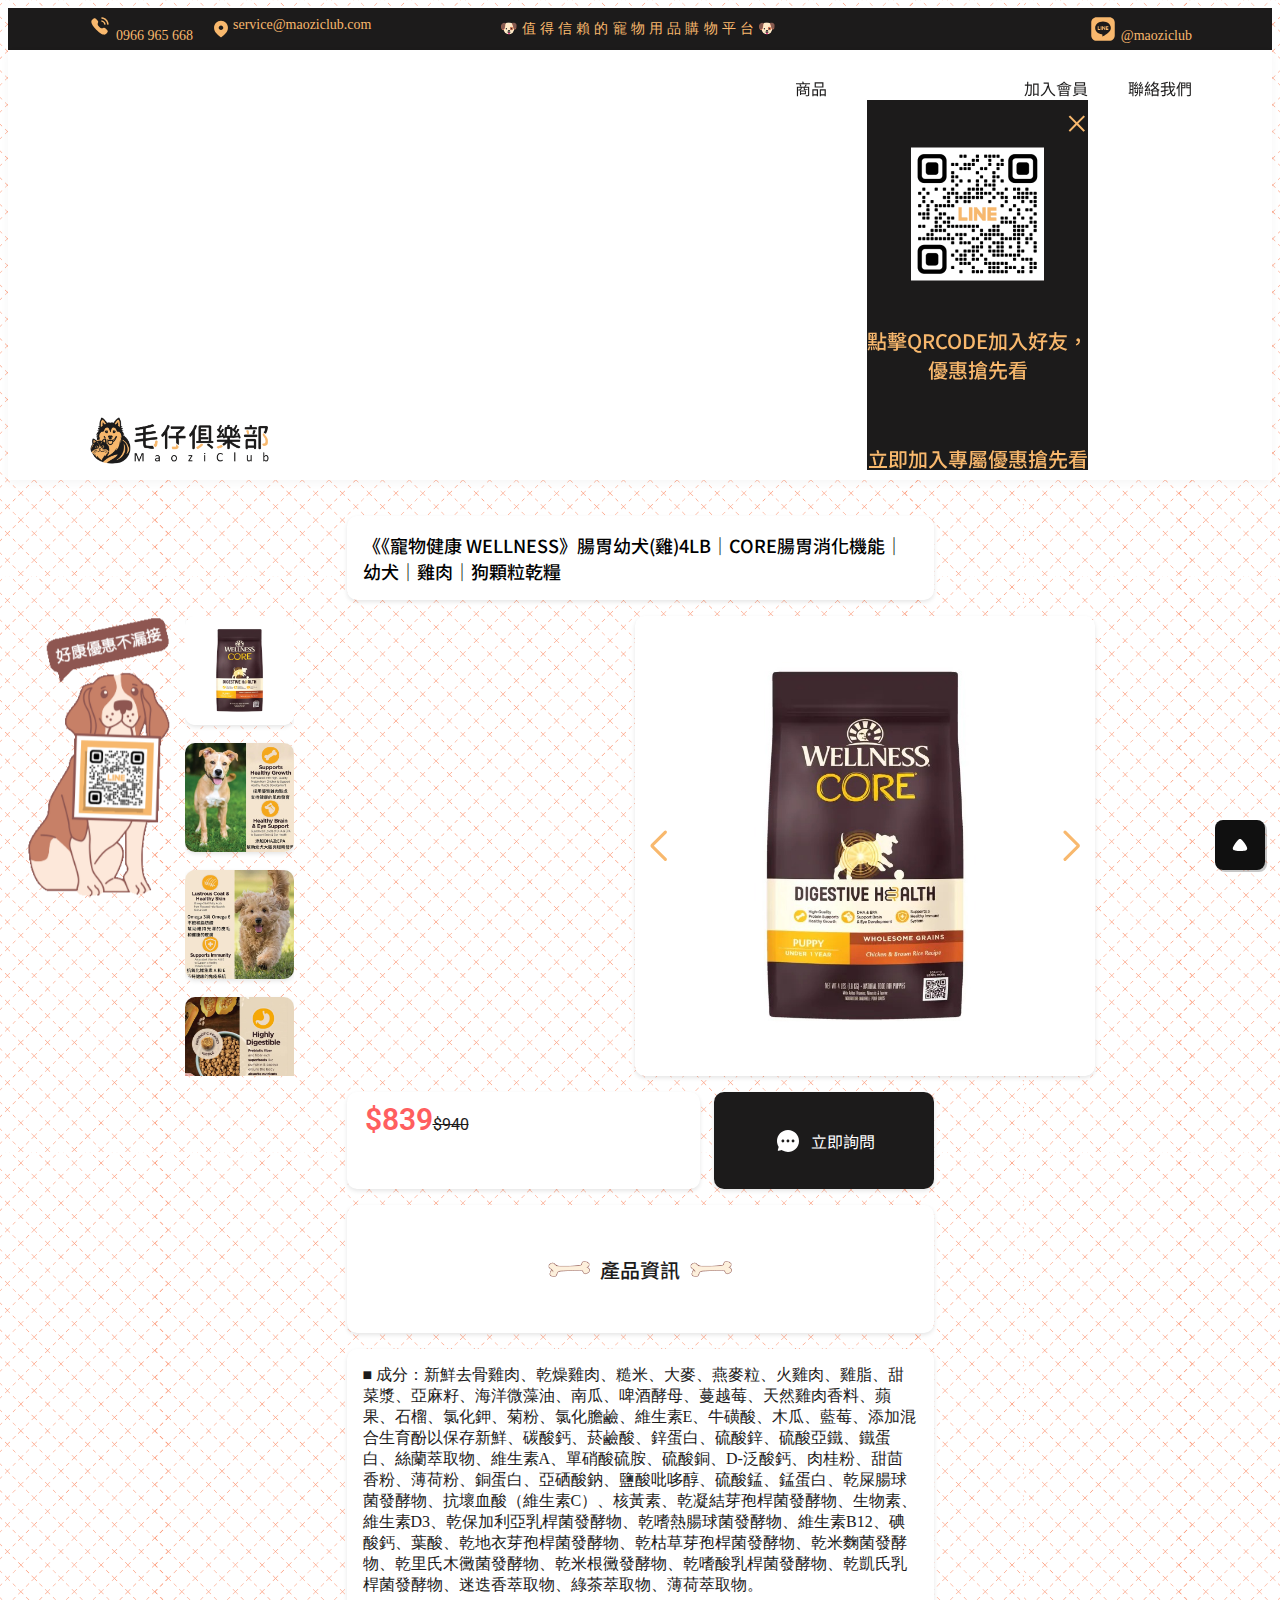
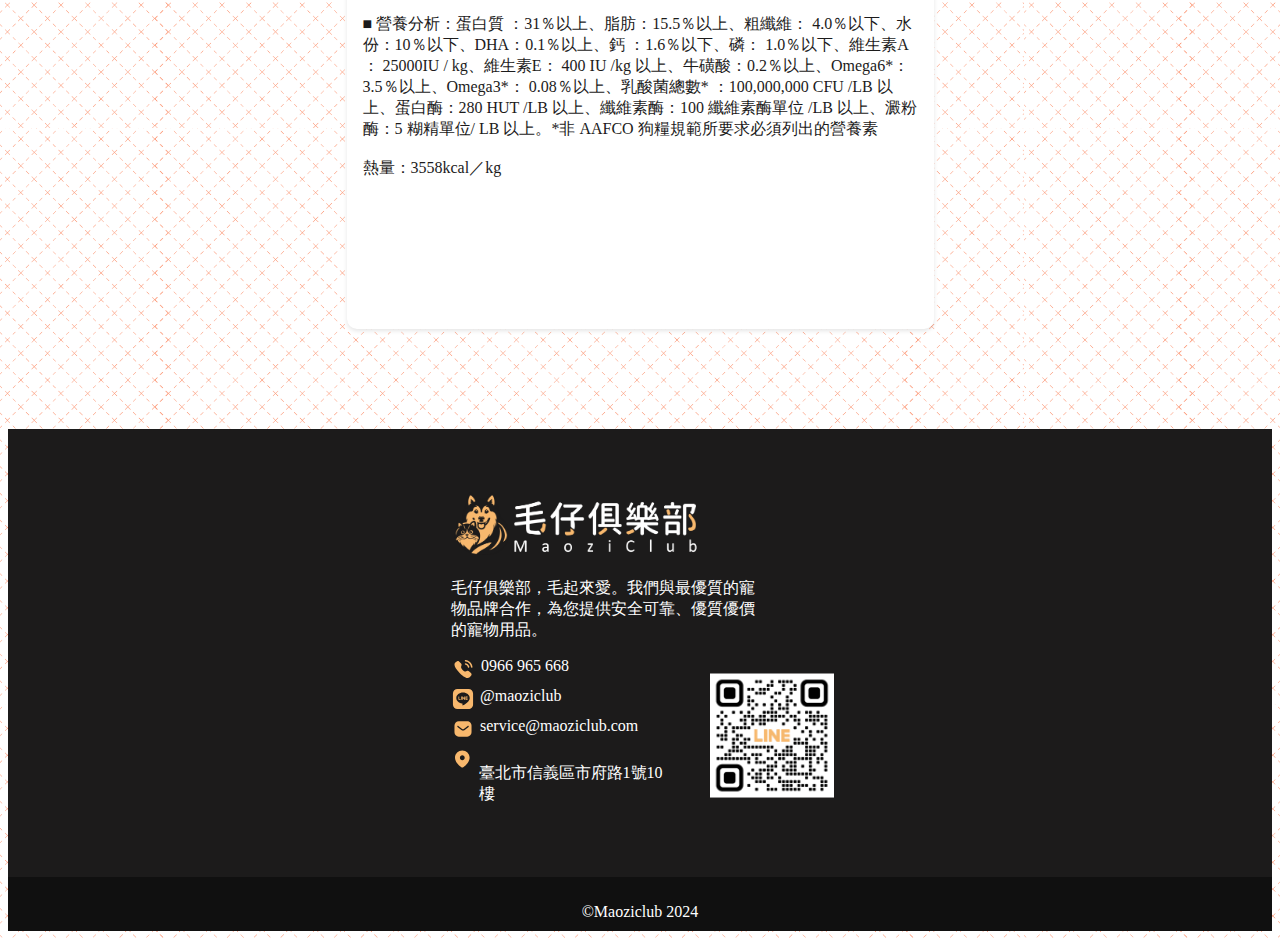
==== commit f766eb01: "Add files via upload" ====
--- a/html/product.html
+++ b/html/product.html
@@ -68,10 +68,13 @@
 
 
 
+
+
+
     <!-- Header -->
     <header class="header">
         <div class="logo">
-            <a href="#">
+            <a href="../index.html">
                 <img class="logo_light" src="../images/logo.png" alt="">
                 <img class="logo_dark" src="../images/logo_dark.png" alt="">
             </a>
@@ -121,10 +124,11 @@
 
 
     <!-- 產品介紹 -->
-
+    <img class="dog d-none d-xl-block" src="../images/dog.gif" alt="">
     <div class="pdp-name">
-        <h5 class="mb-0">《寵物健康 WELLNESS》腸胃熟齡犬(雞)4LB｜CORE腸胃消化機能｜熟齡犬｜雞肉｜狗顆粒乾糧</h5>
-    </div>
+        <h5 class="mb-0">《《寵物健康 WELLNESS》腸胃幼犬(雞)4LB｜CORE腸胃消化機能｜幼犬｜雞肉｜狗顆粒乾糧</h5>
+    </div>
+    <!-- Swiper -->
     <div class="gallery">
         <div style="--swiper-navigation-color: #fff; --swiper-pagination-color: #fff" class="swiper mySwiper2 m-0">
             <div class="swiper-wrapper">
@@ -173,27 +177,41 @@
             </div>
         </div>
     </div>
+    <!-- ----------------------------------------------- -->
+
+
 
     <div class="pdp-info">
+
+        <div class="container p-0">
+            <div class="money">
+                <div class="vip">$839</div>
+                <div class="price">$940</div>
+            </div>
+            <a class="contact" href="#" data-bs-toggle="modal" data-bs-target="#vip">
+                <svg width="30" height="30" viewBox="0 0 30 30" fill="none" xmlns="http://www.w3.org/2000/svg">
+                    <path
+                        d="M15.022 4C21.27 4 26 9.12268 26 14.9835C26 21.7807 20.456 26 15 26C13.196 26 11.194 25.5153 9.588 24.5679C9.027 24.2263 8.554 23.973 7.949 24.1713L5.727 24.8322C5.166 25.0085 4.66 24.5679 4.825 23.973L5.562 21.5053C5.683 21.1637 5.661 20.8002 5.485 20.5138C4.539 18.7732 4 16.8673 4 15.0165C4 9.22183 8.631 4 15.022 4ZM20.049 13.6174C19.268 13.6174 18.641 14.2454 18.641 15.0275C18.641 15.7987 19.268 16.4377 20.049 16.4377C20.83 16.4377 21.457 15.7987 21.457 15.0275C21.457 14.2454 20.83 13.6174 20.049 13.6174ZM14.978 13.6174C14.208 13.6064 13.57 14.2454 13.57 15.0165C13.57 15.7987 14.197 16.4266 14.978 16.4377C15.759 16.4377 16.386 15.7987 16.386 15.0275C16.386 14.2454 15.759 13.6174 14.978 13.6174ZM9.907 13.6174C9.126 13.6174 8.499 14.2454 8.499 15.0275C8.499 15.7987 9.137 16.4377 9.907 16.4377C10.688 16.4266 11.315 15.7987 11.315 15.0275C11.315 14.2454 10.688 13.6174 9.907 13.6174Z"
+                        fill="white" />
+                </svg>
+                <h5 class="mb-0">立即詢問</h5>
+            </a>
+        </div>
+
         <div class="title">
             <img src="../images/bone.png" alt="">
             <h5 class="mb-0">產品資訊</h5>
             <img src="../images/bone.png" alt="">
         </div>
 
-
-
         <div class="detail">
-            <p>■ 成分：新鮮去骨雞肉、乾燥雞肉（葡萄糖胺和硫酸軟骨素的來源）、糙米、大麥、豌豆蛋白、甜菜漿、亞麻籽、雞脂、天然雞肉香料、南瓜、啤酒酵母、蔓越莓、鮭魚油、蘋果、石榴、氯化鉀、菊粉、水解酵母、維生素E、牛磺酸、氯化膽鹼、左旋肉鹼、多磷酸態維生素C、木瓜、藍莓、混合生育酚以保持新鮮、碳酸鈣、菸鹼酸、鋅蛋白、硫酸亞鐵、硫酸鋅、鐵蛋白、絲蘭萃取物、維生素A、硝酸硫胺素、D-泛酸鈣、肉桂、甜茴香、薄荷、鹽酸吡哆醇、亞硒酸鈉、乾屎腸球菌發酵物、硫酸銅、抗壞血酸（維生素
-                C）、硫酸錳、錳蛋白、核黃素、乾凝結芽孢桿菌發酵物、生物素、維生素 D3、銅蛋白、乾保加利亞乳桿菌發酵物、乾嗜熱腸球菌發酵物、維生素
-                B12、碘酸鈣、葉酸、乾地衣芽孢桿菌發酵物、乾枯草芽孢桿菌發酵物、乾米麴菌發酵物、乾里氏木黴發酵物、乾米根黴發酵物、乾嗜酸乳桿菌發酵物、乾凱氏乳桿菌發酵物、迷迭香萃取物、綠茶萃取物、薄荷萃取物。<br><br>
-
-                ■ 營養分析：蛋白質 ：28％以上、脂肪：10.5％以上、粗纖維： 4.0％以下、水份：10％以下、鈣 ：1.2％以下、磷： 1.0％以下、維生素A ： 25000IU / kg、維生素E： 400 IU
-                /kg 以上、牛磺酸：0.2％以上、左旋肉鹼：400mg /kg以上、Omega6*： 2.25％以上、Omega3*： 0.6％以上、葡萄糖胺*： 800mg /kg以上、軟骨素： 1200mg
-                /kg以上、乳酸菌總數* ：100,000,000 CFU /LB 以上、蛋白酶：280 HUT /LB 以上、纖維素酶：100 纖維素酶單位 /LB 以上、澱粉酶：5 糊精單位/ LB 以上。
-                *非 AAFCO 狗糧規範所要求必須列出的營養素<br><br>
-
-                熱量：3336kcal／kg</p>
+            <p>■ 成分：新鮮去骨雞肉、乾燥雞肉、糙米、大麥、燕麥粒、火雞肉、雞脂、甜菜漿、亞麻籽、海洋微藻油、南瓜、啤酒酵母、蔓越莓、天然雞肉香料、蘋果、石榴、氯化鉀、菊粉、氯化膽鹼、維生素E、牛磺酸、木瓜、藍莓、添加混合生育酚以保存新鮮、碳酸鈣、菸鹼酸、鋅蛋白、硫酸鋅、硫酸亞鐵、鐵蛋白、絲蘭萃取物、維生素A、單硝酸硫胺、硫酸銅、D-泛酸鈣、肉桂粉、甜茴香粉、薄荷粉、銅蛋白、亞硒酸鈉、鹽酸吡哆醇、硫酸錳、錳蛋白、乾屎腸球菌發酵物、抗壞血酸（維生素C）、核黃素、乾凝結芽孢桿菌發酵物、生物素、維生素D3、乾保加利亞乳桿菌發酵物、乾嗜熱腸球菌發酵物、維生素B12、碘酸鈣、葉酸、乾地衣芽孢桿菌發酵物、乾枯草芽孢桿菌發酵物、乾米麴菌發酵物、乾里氏木黴菌發酵物、乾米根黴發酵物、乾嗜酸乳桿菌發酵物、乾凱氏乳桿菌發酵物、迷迭香萃取物、綠茶萃取物、薄荷萃取物。<br><br>
+
+                ■ 營養分析：蛋白質 ：31％以上、脂肪：15.5％以上、粗纖維： 4.0％以下、水份：10％以下、DHA：0.1％以上、鈣 ：1.6％以下、磷： 1.0％以下、維生素A ： 25000IU /
+                kg、維生素E： 400 IU /kg 以上、牛磺酸：0.2％以上、Omega6*： 3.5％以上、Omega3*： 0.08％以上、乳酸菌總數* ：100,000,000 CFU /LB
+                以上、蛋白酶：280 HUT /LB 以上、纖維素酶：100 纖維素酶單位 /LB 以上、澱粉酶：5 糊精單位/ LB 以上。*非 AAFCO 狗糧規範所要求必須列出的營養素 <br><br>
+
+                熱量：3558kcal／kg</p>
         </div>
 
     </div>
--- a/css/style.css
+++ b/css/style.css
@@ -94,7 +94,9 @@
 }
 
 .topbar .line {
-    justify-content: end
+    justify-content: end;
+    cursor: pointer;
+
 }
 
 .topbar p,
@@ -121,7 +123,6 @@
 
 
 /* Header */
-
 .header {
     padding: 10px 80px;
     background-color: var(--white-color);
@@ -191,7 +192,7 @@
 
 /* Modal */
 
-.header .navbar .modal .info {
+.modal .info {
     background-color: var(--black-color);
     height: 370px;
 
@@ -200,16 +201,15 @@
 
 
 
-
-header .navbar .modal-header {
+.modal-header {
     border-bottom: 0px;
 }
 
-.header .navbar .modal-footer {
+.modal-footer {
     border-top: 0px;
 }
 
-.header .navbar .modal-body {
+.modal-body {
     text-align: center;
     display: flex;
     flex-direction: column;
@@ -218,12 +218,12 @@
     padding: 0px;
 }
 
-.header .navbar .modal-body img {
+.modal-body img {
     max-width: 140px;
     width: 100%;
 }
 
-.header .navbar .modal-body p {
+.modal-body p {
     font-size: 20px;
     margin-top: 40px;
     font-family: 'Noto Sans TC';
@@ -231,13 +231,13 @@
     color: var(--yellow-color);
 }
 
-.header .navbar .modal .modal-header {
+.modal .modal-header {
     justify-content: flex-end;
 }
 
 
 
-.header .navbar .modal .my-close {
+.modal .my-close {
     font-size: 40px;
     color: var(--yellow-color);
     cursor: pointer;
@@ -280,6 +280,59 @@
 
 
 /* 五大優勢 */
+.dog {
+    max-width: 160px;
+    position: fixed;
+    left: 20px;
+    bottom: 0px;
+}
+
+#L1 {
+    position: fixed;
+    top: 16%;
+    left: 6%;
+    z-index: -1;
+}
+
+#L2 {
+    position: fixed;
+    top: 46%;
+    left: 6%;
+    z-index: -1;
+}
+
+
+#L3 {
+    position: fixed;
+    top: 80%;
+    left: 12%;
+    z-index: -1;
+}
+
+#R1 {
+    position: fixed;
+    top: 18%;
+    right: 5%;
+    z-index: -1;
+}
+
+#R2 {
+    position: fixed;
+    top: 40%;
+    right: 8%;
+    z-index: -1;
+}
+
+#R3 {
+    position: fixed;
+    top: 86%;
+    right: 8%;
+    z-index: -1;
+}
+
+
+
+
 .advantage {
     max-width: 874px;
     margin: auto;
@@ -436,7 +489,7 @@
 }
 
 .products .brand {
-    font-size: 18px;
+    font-size: 16px;
     text-align: center;
     font-family: 'Noto Sans TC';
     font-weight: 400;
@@ -448,7 +501,7 @@
 }
 
 .products .name {
-    font-size: 16px;
+    font-size: 14px;
     font-family: 'Noto Sans TC';
     font-weight: 400;
     color: var(--black-color);
@@ -599,6 +652,17 @@
     .carousel-control-prev,
     .carousel-control-next,
     .hero .carousel-indicators {
+        display: none;
+    }
+
+    /* 五大優勢 */
+    #dog,
+    #L1,
+    #L2,
+    #L3,
+    #R1,
+    #R2,
+    #R3 {
         display: none;
     }
 
--- a/css/product.css
+++ b/css/product.css
@@ -13,7 +13,10 @@
 
 
 body.pdp {
-    background-color: #FFF6EA;
+    /* background-color: #FFF6EA; */
+    background: url(../images/bg.png);
+    background-size: 80%;
+
 }
 
 
@@ -26,6 +29,9 @@
     margin: auto;
     max-width: 587px;
     width: 100%;
+
+
+
 }
 
 .pdp-name h5 {
@@ -33,12 +39,15 @@
     font-family: 'Noto Sans TC';
     font-weight: 500;
     padding: 16px;
+    margin: 36px auto 0px;
+    border-radius: 10px;
     background-color: var(--white-color);
-    border-radius: 10px;
-    margin: 36px auto 0px;
-
-
-}
+    box-shadow: 0px 2px 4px 0px #0000001A;
+
+}
+
+
+
 
 
 
@@ -65,52 +74,55 @@
 .swiper {
     width: 100%;
     height: 100%;
-    max-height: 460px;
-}
-
-.swiper-slide {
+    z-index: 0 !important;
+
+}
+
+/* .swiper-slide {
     text-align: center;
     font-size: 18px;
     background: #fff;
     display: flex;
     justify-content: center;
     align-items: center;
-}
+} */
 
 .swiper-slide img {
     display: block;
     width: 100%;
     height: 100%;
     object-fit: cover;
-}
-
-
-
-.swiper {
+    border-radius: 10px;
+    box-shadow: 0px 2px 4px 0px #0000001A;
+
+}
+
+
+
+/* .swiper {
     width: 100%;
     height: 300px;
     margin-left: auto;
     margin-right: auto;
-}
-
-.swiper-slide {
+} */
+
+/* .swiper-slide {
     background-size: cover;
     background-position: center;
     border-radius: 10px;
-}
+} */
 
 .mySwiper2 {
     height: 100%;
     width: 100%;
     order: 2;
     max-width: 460px;
-}
-
-/* .mySwiper2 .swiper-slide {
-    width: 460px !important;
-    height: 460px !important;
-
-} */
+    box-shadow: 0px 2px 4px 0px #0000001A;
+    border-radius: 10px;
+
+}
+
+
 
 .mySwiper {
     box-sizing: border-box;
@@ -131,23 +143,83 @@
     height: 109px !important;
 }
 
-
-
-.swiper-slide img {
-    display: block;
-    width: 100%;
-    height: 100%;
-    object-fit: cover;
-    border-radius: 10px;
-}
-
 /* ------------------------------------------ */
-
-
 
 .pdp-info {
     max-width: 587px;
-    margin: auto;
+    margin: 0px auto 100px;
+}
+
+.pdp-info .container {
+    display: flex;
+    justify-content: space-between;
+    gap: 14px;
+    margin-bottom: 16px;
+}
+
+
+.pdp-info .container .money {
+    display: flex;
+    font-family: 'Roboto';
+    align-items: baseline;
+    background-color: var(--white-color);
+    border-radius: 10px;
+    max-width: 353px;
+    width: 100%;
+    padding: 10px 18px;
+    box-shadow: 0px 2px 4px 0px #0000001A;
+
+}
+
+.pdp-info .container .money .vip {
+    font-size: 30px;
+    font-weight: 600;
+    color: #FF5F5F;
+}
+
+
+.pdp-info .container .money .price {
+    font-size: 16px;
+    color: var(--black-color);
+    text-decoration: line-through;
+}
+
+.pdp-info .container .contact {
+    display: flex;
+    gap: 8px;
+    background-color: var(--black-color);
+    border-radius: 10px;
+    padding: 10px 0px;
+    justify-content: center;
+    align-items: center;
+    max-width: 220px;
+    width: 100%;
+    text-decoration: none;
+    transition: 0.6s;
+    box-shadow: 0px 2px 4px 0px #0000001A;
+}
+
+.pdp-info .container .contact:hover {
+    background-color: var(--yellow-color);
+}
+
+.pdp-info .container .contact:hover h5 {
+    color: var(--black-color);
+}
+
+.pdp-info .container .contact:hover path {
+    fill: var(--black-color);
+}
+
+
+
+
+.pdp-info .container .contact h5 {
+    font-size: 16px;
+    font-family: 'Noto Sans TC';
+    font-weight: 400;
+    color: var(--white-color);
+
 }
 
 
@@ -159,6 +231,7 @@
     background-color: var(--white-color);
     padding: 16px;
     border-radius: 10px;
+    box-shadow: 0px 2px 4px 0px #0000001A;
 
 }
 
@@ -181,6 +254,7 @@
     background-color: var(--white-color);
     border-radius: 10px;
     margin-top: 16px;
+    box-shadow: 0px 2px 4px 0px #0000001A;
 
 }
 
@@ -191,8 +265,6 @@
     /* 產品介紹頁 */
     .pdp-name h5 {
         margin: 36px 16px 0px;
-
-
     }
 
     /* swiper */
@@ -210,20 +282,19 @@
         order: 2;
         width: 100%;
         height: auto;
+
     }
 
     .mySwiper2 {
         order: 1;
-    }
-
-    .mySwiper2 {
-        max-width: 576px;
+        max-width: none;
+
     }
 
     /* ---------------------------------------------- */
 
     .pdp-info {
-        margin: auto 16px;
+        margin: 0px 16px 60px;
     }
 
 
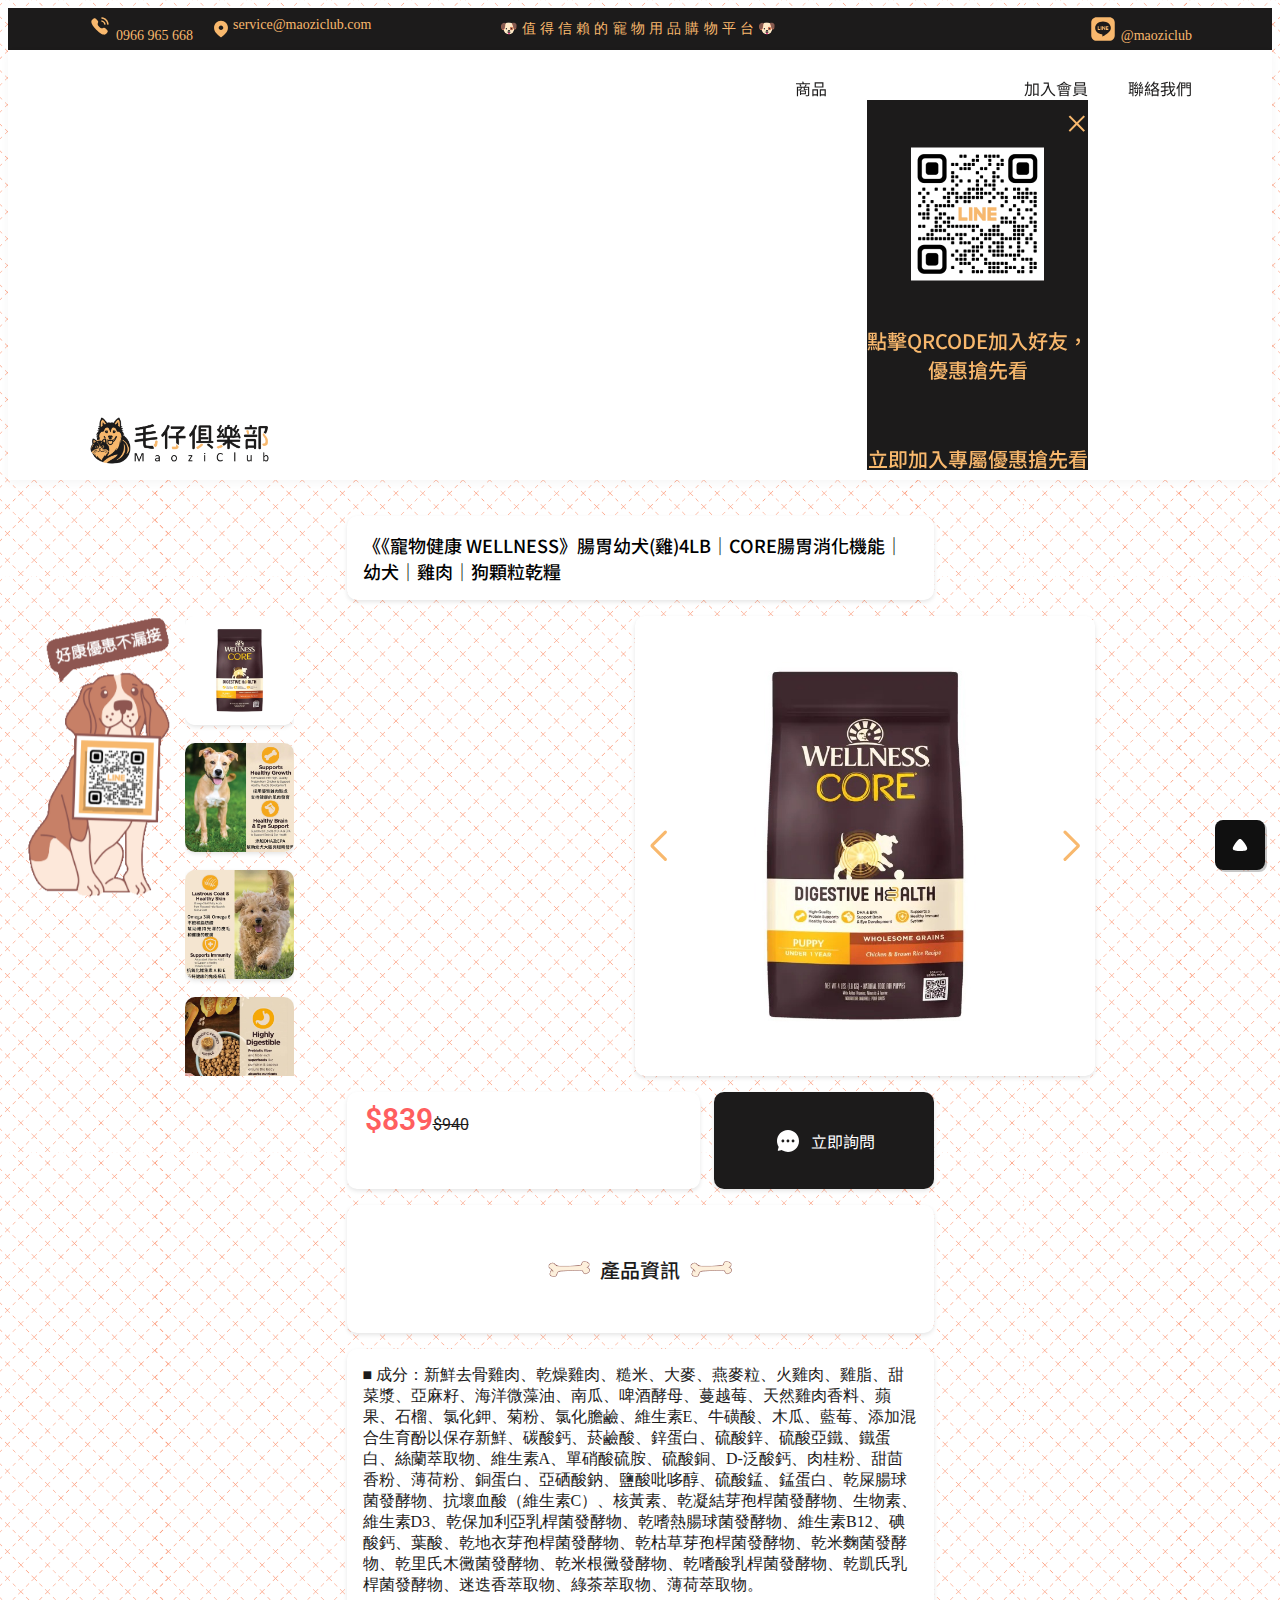
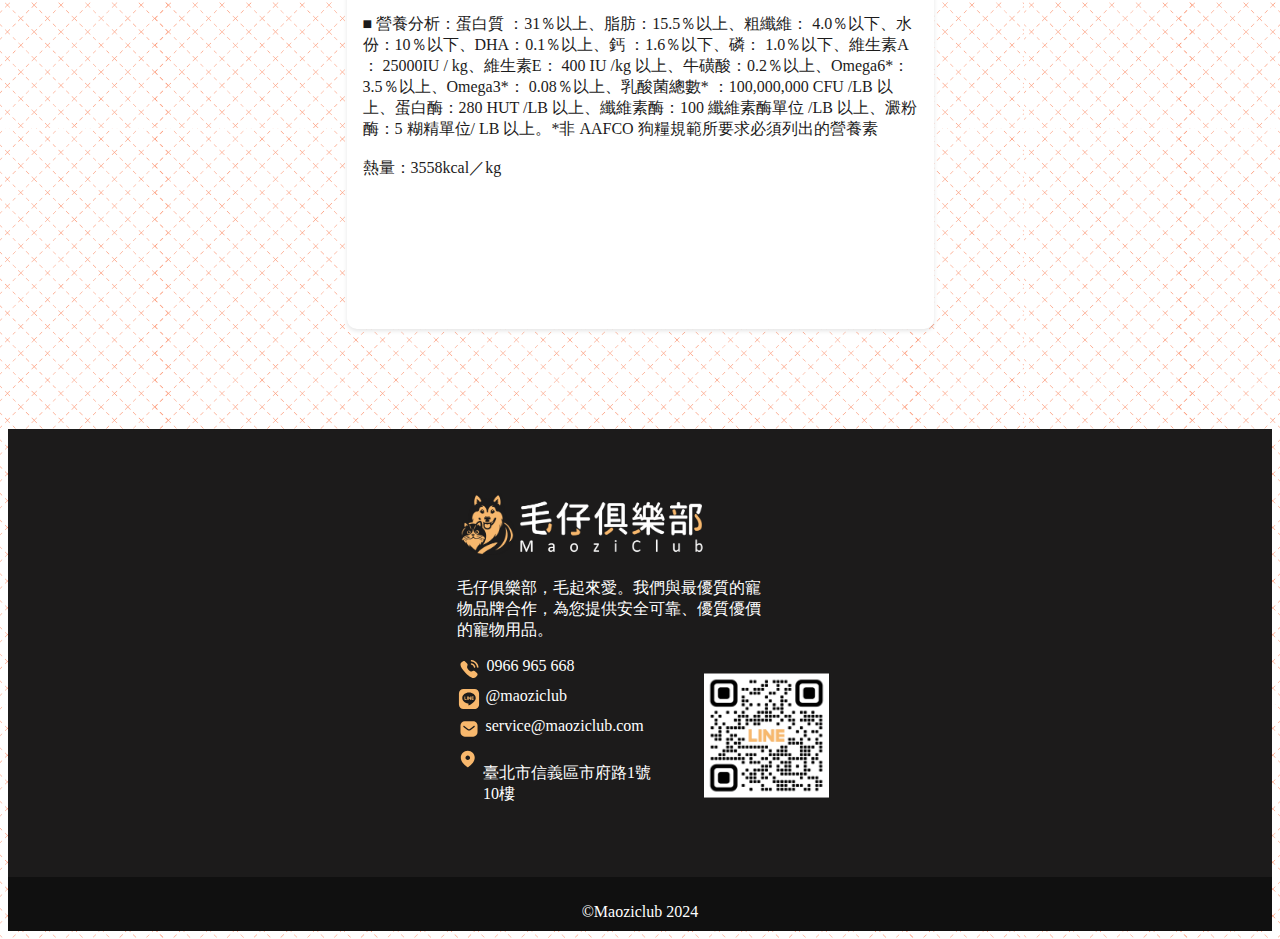
==== commit 60b35a1c: "Add files via upload" ====
--- a/html/product.html
+++ b/html/product.html
@@ -43,7 +43,7 @@
 
         <div class="slogan">🐶值得信賴的寵物用品購物平台🐶</div>
 
-        <div class="line">
+        <div class="line" data-bs-toggle="modal" data-bs-target="#vip">
             <svg width="28" height="28" viewBox="0 0 28 28" fill="none" xmlns="http://www.w3.org/2000/svg">
                 <path fill-rule="evenodd" clip-rule="evenodd"
                     d="M7.54781 2.25H20.4522C23.3781 2.25 25.75 4.6219 25.75 7.54778V20.4522C25.75 23.3781 23.3781 25.75 20.4522 25.75H7.54781C4.62193 25.75 2.25003 23.3781 2.25003 20.4522V7.54778C2.25003 4.6219 4.62193 2.25 7.54781 2.25ZM13.9978 6.53436C18.3182 6.53436 21.8329 9.38667 21.8329 12.8926C21.8329 14.2938 21.2887 15.5598 20.1534 16.8046C18.5098 18.6971 14.8343 21.0023 13.9978 21.3541C13.1838 21.6964 13.2788 21.1596 13.3163 20.9478C13.3174 20.9419 13.3183 20.9364 13.3193 20.9311C13.3391 20.8136 13.4309 20.2606 13.4309 20.2606C13.4573 20.0608 13.4845 19.7502 13.4052 19.5519C13.3178 19.3338 12.9704 19.2207 12.7149 19.1656C8.95341 18.6684 6.16278 16.0357 6.16278 12.8926C6.16278 9.38667 9.6775 6.53436 13.9978 6.53436Z"
@@ -340,6 +340,36 @@
     <script src="https://ajax.googleapis.com/ajax/libs/jquery/3.7.1/jquery.min.js"></script>
     <!-- Swiper -->
     <script src="../js/swiper-bundle.min.js"></script>
+    <script>
+        var swiper = new Swiper(".mySwiper", {
+            loop: true,
+            spaceBetween: 10,
+            slidesPerView: 4,
+            freeMode: true,
+            watchSlidesProgress: true,
+            breakpoints: {
+                // 當視窗寬度大於等於 768px 時
+                768: {
+                    direction: 'vertical', // 使用垂直方向
+                },
+                // 當視窗寬度小於 768px 時
+                0: {
+                    direction: 'horizontal', // 使用水平方向
+                }
+            }
+        });
+        var swiper2 = new Swiper(".mySwiper2", {
+            loop: true,
+            spaceBetween: 10,
+            navigation: {
+                nextEl: ".swiper-button-next",
+                prevEl: ".swiper-button-prev",
+            },
+            thumbs: {
+                swiper: swiper,
+            },
+        });
+    </script>
     <!-- JS -->
     <script src="../js/script.js"></script>
 </body>
--- a/css/style.css
+++ b/css/style.css
@@ -586,12 +586,17 @@
     color: var(--white-color);
 }
 
+.footer .row .contact a:hover,
+.footer .row .contact p:hover {
+    color: var(--yellow-color);
+}
+
 .footer .row .contact {
     display: flex;
     align-items: center;
 }
 
-.footer .row .contact .container {
+.footer .row .contact .footer .row .contact .container {
     width: 240px;
     padding: 0;
     margin: 0;
--- a/css/product.css
+++ b/css/product.css
@@ -132,6 +132,8 @@
     width: 109px;
 }
 
+
+
 .mySwiper .swiper-wrapper {
     flex-direction: column;
     gap: 8px;
@@ -262,6 +264,13 @@
 
 @media screen and (max-width: 576px) {
 
+    body.pdp {
+        /* background-color: #FFF6EA; */
+        background: url(../images/bg.png);
+        background-size: 100%;
+
+    }
+
     /* 產品介紹頁 */
     .pdp-name h5 {
         margin: 36px 16px 0px;
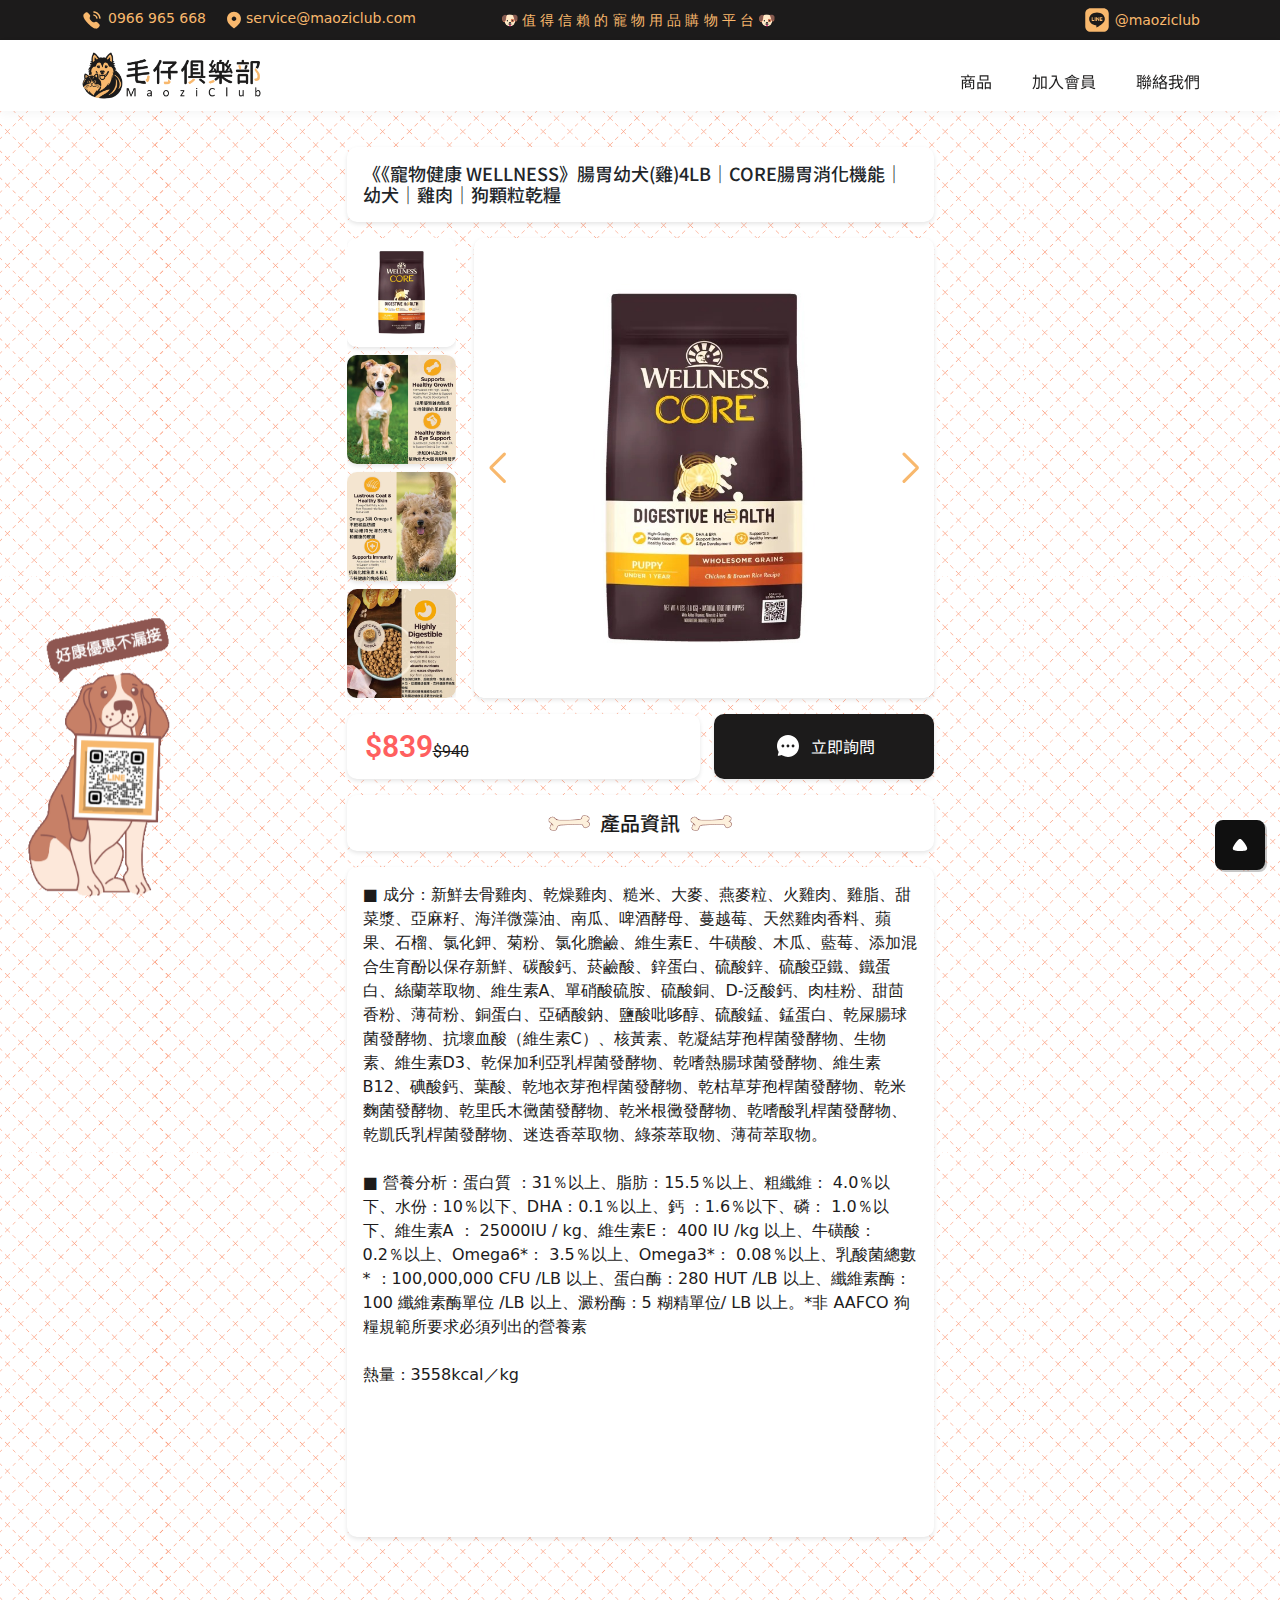
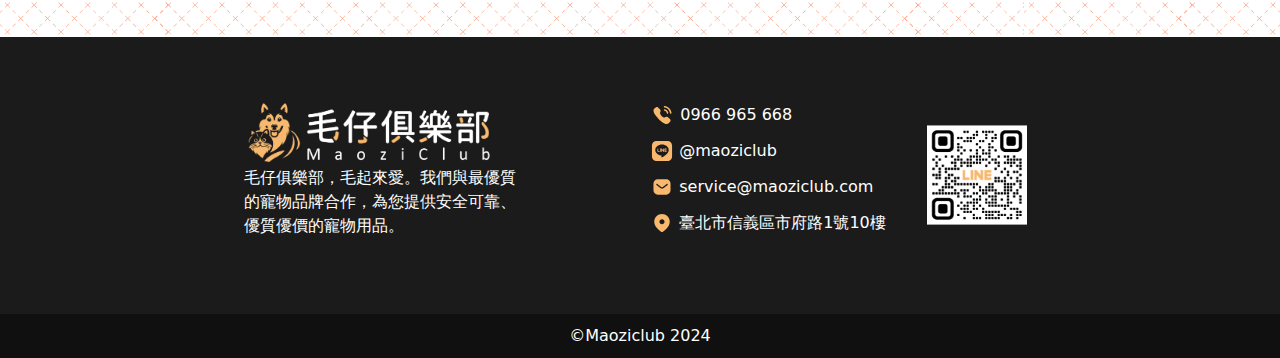
==== commit 9449ede1: "Add files via upload" ====
--- a/html/product.html
+++ b/html/product.html
@@ -5,13 +5,13 @@
     <meta charset="utf-8">
     <meta name="viewport" content="width=device-width, initial-scale=1">
     <title>毛仔俱樂部</title>
-
-    <link href="https://cdn.jsdelivr.net/npm/bootstrap@5.3.2/dist/css/bootstrap.min.css" rel="stylesheet"
+    <link rel="shortcut icon" href="../images/favicon.png" type="image/x-icon">
+    <link href="../css/bootstrap.min.css" rel="stylesheet"
         integrity="sha384-T3c6CoIi6uLrA9TneNEoa7RxnatzjcDSCmG1MXxSR1GAsXEV/Dwwykc2MPK8M2HN" crossorigin="anonymous">
     <!-- CSS樣式 -->
     <link rel="stylesheet" href="../css/style.css">
     <link rel="stylesheet" href="../css/product.css">
-    <link rel="stylesheet" href="https://cdnjs.cloudflare.com/ajax/libs/font-awesome/6.4.0/css/all.min.css">
+    <link rel="stylesheet" href="../css/all.min.css">
     <!--Swiper's -->
     <link rel="stylesheet" href="../css/swiper-bundle.min.css" />
 </head>
@@ -333,11 +333,11 @@
 
 
 
-    <script src="https://cdn.jsdelivr.net/npm/bootstrap@5.3.2/dist/js/bootstrap.bundle.min.js"
+    <script src="../js/bootstrap.bundle.min.js"
         integrity="sha384-C6RzsynM9kWDrMNeT87bh95OGNyZPhcTNXj1NW7RuBCsyN/o0jlpcV8Qyq46cDfL"
         crossorigin="anonymous"></script>
     <!-- jQuery -->
-    <script src="https://ajax.googleapis.com/ajax/libs/jquery/3.7.1/jquery.min.js"></script>
+    <script src="../js/jquery.min.js"></script>
     <!-- Swiper -->
     <script src="../js/swiper-bundle.min.js"></script>
     <script>
--- a/css/style.css
+++ b/css/style.css
@@ -12,6 +12,8 @@
     background-image: url(../images/bg.png);
 
 }
+
+
 
 
 /* 頂置鍵 */
@@ -387,11 +389,11 @@
 }
 
 .advantage .row .title h5 {
-    font-size: 26px;
+    font-size: 1.625rem;
 }
 
 .advantage .row .title p {
-    font-size: 18px;
+    font-size: 1.125rem;
 }
 
 .advantage .row .mycard img {
@@ -489,7 +491,7 @@
 }
 
 .products .brand {
-    font-size: 16px;
+    font-size: 1rem;
     text-align: center;
     font-family: 'Noto Sans TC';
     font-weight: 400;
@@ -501,9 +503,9 @@
 }
 
 .products .name {
-    font-size: 14px;
+    font-size: 0.875rem;
     font-family: 'Noto Sans TC';
-    font-weight: 400;
+    font-weight: 500;
     color: var(--black-color);
     overflow: hidden;
     display: -webkit-box;
@@ -520,14 +522,14 @@
 }
 
 .products .row .money .vip {
-    font-size: 26px;
+    font-size: 1.625rem;
     font-weight: 600;
     color: #FF5F5F;
 
 }
 
 .products .row .money .price {
-    font-size: 16px;
+    font-size: 1rem;
     font-weight: 400;
     color: var(--black-color);
     text-decoration: line-through;
@@ -616,10 +618,6 @@
     margin-bottom: 12px;
 }
 
-
-.footer .row .qrcode {
-    margin-left: 10%;
-}
 
 .footer .row .qrcode img {
     max-width: 133px;
@@ -709,6 +707,9 @@
 }
 
 @media screen and (max-width: 576px) {
+    html {
+        font-size: 19px;
+    }
 
     /* Header */
     .header {
--- a/css/all.min.css
+++ b/css/all.min.css
@@ -0,0 +1,9 @@
+/*!
+ * Font Awesome Free 6.4.0 by @fontawesome - https://fontawesome.com
+ * License - https://fontawesome.com/license/free (Icons: CC BY 4.0, Fonts: SIL OFL 1.1, Code: MIT License)
+ * Copyright 2023 Fonticons, Inc.
+ */
+.fa{font-family:var(--fa-style-family,"Font Awesome 6 Free");font-weight:var(--fa-style,900)}.fa,.fa-brands,.fa-classic,.fa-regular,.fa-sharp,.fa-solid,.fab,.far,.fas{-moz-osx-font-smoothing:grayscale;-webkit-font-smoothing:antialiased;display:var(--fa-display,inline-block);font-style:normal;font-variant:normal;line-height:1;text-rendering:auto}.fa-classic,.fa-regular,.fa-solid,.far,.fas{font-family:"Font Awesome 6 Free"}.fa-brands,.fab{font-family:"Font Awesome 6 Brands"}.fa-1x{font-size:1em}.fa-2x{font-size:2em}.fa-3x{font-size:3em}.fa-4x{font-size:4em}.fa-5x{font-size:5em}.fa-6x{font-size:6em}.fa-7x{font-size:7em}.fa-8x{font-size:8em}.fa-9x{font-size:9em}.fa-10x{font-size:10em}.fa-2xs{font-size:.625em;line-height:.1em;vertical-align:.225em}.fa-xs{font-size:.75em;line-height:.08333em;vertical-align:.125em}.fa-sm{font-size:.875em;line-height:.07143em;vertical-align:.05357em}.fa-lg{font-size:1.25em;line-height:.05em;vertical-align:-.075em}.fa-xl{font-size:1.5em;line-height:.04167em;vertical-align:-.125em}.fa-2xl{font-size:2em;line-height:.03125em;vertical-align:-.1875em}.fa-fw{text-align:center;width:1.25em}.fa-ul{list-style-type:none;margin-left:var(--fa-li-margin,2.5em);padding-left:0}.fa-ul>li{position:relative}.fa-li{left:calc(var(--fa-li-width, 2em)*-1);position:absolute;text-align:center;width:var(--fa-li-width,2em);line-height:inherit}.fa-border{border-radius:var(--fa-border-radius,.1em);border:var(--fa-border-width,.08em) var(--fa-border-style,solid) var(--fa-border-color,#eee);padding:var(--fa-border-padding,.2em .25em .15em)}.fa-pull-left{float:left;margin-right:var(--fa-pull-margin,.3em)}.fa-pull-right{float:right;margin-left:var(--fa-pull-margin,.3em)}.fa-beat{-webkit-animation-name:fa-beat;animation-name:fa-beat;-webkit-animation-delay:var(--fa-animation-delay,0s);animation-delay:var(--fa-animation-delay,0s);-webkit-animation-direction:var(--fa-animation-direction,normal);animation-direction:var(--fa-animation-direction,normal);-webkit-animation-duration:var(--fa-animation-duration,1s);animation-duration:var(--fa-animation-duration,1s);-webkit-animation-iteration-count:var(--fa-animation-iteration-count,infinite);animation-iteration-count:var(--fa-animation-iteration-count,infinite);-webkit-animation-timing-function:var(--fa-animation-timing,ease-in-out);animation-timing-function:var(--fa-animation-timing,ease-in-out)}.fa-bounce{-webkit-animation-name:fa-bounce;animation-name:fa-bounce;-webkit-animation-delay:var(--fa-animation-delay,0s);animation-delay:var(--fa-animation-delay,0s);-webkit-animation-direction:var(--fa-animation-direction,normal);animation-direction:var(--fa-animation-direction,normal);-webkit-animation-duration:var(--fa-animation-duration,1s);animation-duration:var(--fa-animation-duration,1s);-webkit-animation-iteration-count:var(--fa-animation-iteration-count,infinite);animation-iteration-count:var(--fa-animation-iteration-count,infinite);-webkit-animation-timing-function:var(--fa-animation-timing,cubic-bezier(.28,.84,.42,1));animation-timing-function:var(--fa-animation-timing,cubic-bezier(.28,.84,.42,1))}.fa-fade{-webkit-animation-name:fa-fade;animation-name:fa-fade;-webkit-animation-iteration-count:var(--fa-animation-iteration-count,infinite);animation-iteration-count:var(--fa-animation-iteration-count,infinite);-webkit-animation-timing-function:var(--fa-animation-timing,cubic-bezier(.4,0,.6,1));animation-timing-function:var(--fa-animation-timing,cubic-bezier(.4,0,.6,1))}.fa-beat-fade,.fa-fade{-webkit-animation-delay:var(--fa-animation-delay,0s);animation-delay:var(--fa-animation-delay,0s);-webkit-animation-direction:var(--fa-animation-direction,normal);animation-direction:var(--fa-animation-direction,normal);-webkit-animation-duration:var(--fa-animation-duration,1s);animation-duration:var(--fa-animation-duration,1s)}.fa-beat-fade{-webkit-animation-name:fa-beat-fade;animation-name:fa-beat-fade;-webkit-animation-iteration-count:var(--fa-animation-iteration-count,infinite);animation-iteration-count:var(--fa-animation-iteration-count,infinite);-webkit-animation-timing-function:var(--fa-animation-timing,cubic-bezier(.4,0,.6,1));animation-timing-function:var(--fa-animation-timing,cubic-bezier(.4,0,.6,1))}.fa-flip{-webkit-animation-name:fa-flip;animation-name:fa-flip;-webkit-animation-delay:var(--fa-animation-delay,0s);animation-delay:var(--fa-animation-delay,0s);-webkit-animation-direction:var(--fa-animation-direction,normal);animation-direction:var(--fa-animation-direction,normal);-webkit-animation-duration:var(--fa-animation-duration,1s);animation-duration:var(--fa-animation-duration,1s);-webkit-animation-iteration-count:var(--fa-animation-iteration-count,infinite);animation-iteration-count:var(--fa-animation-iteration-count,infinite);-webkit-animation-timing-function:var(--fa-animation-timing,ease-in-out);animation-timing-function:var(--fa-animation-timing,ease-in-out)}.fa-shake{-webkit-animation-name:fa-shake;animation-name:fa-shake;-webkit-animation-duration:var(--fa-animation-duration,1s);animation-duration:var(--fa-animation-duration,1s);-webkit-animation-iteration-count:var(--fa-animation-iteration-count,infinite);animation-iteration-count:var(--fa-animation-iteration-count,infinite);-webkit-animation-timing-function:var(--fa-animation-timing,linear);animation-timing-function:var(--fa-animation-timing,linear)}.fa-shake,.fa-spin{-webkit-animation-delay:var(--fa-animation-delay,0s);animation-delay:var(--fa-animation-delay,0s);-webkit-animation-direction:var(--fa-animation-direction,normal);animation-direction:var(--fa-animation-direction,normal)}.fa-spin{-webkit-animation-name:fa-spin;animation-name:fa-spin;-webkit-animation-duration:var(--fa-animation-duration,2s);animation-duration:var(--fa-animation-duration,2s);-webkit-animation-iteration-count:var(--fa-animation-iteration-count,infinite);animation-iteration-count:var(--fa-animation-iteration-count,infinite);-webkit-animation-timing-function:var(--fa-animation-timing,linear);animation-timing-function:var(--fa-animation-timing,linear)}.fa-spin-reverse{--fa-animation-direction:reverse}.fa-pulse,.fa-spin-pulse{-webkit-animation-name:fa-spin;animation-name:fa-spin;-webkit-animation-direction:var(--fa-animation-direction,normal);animation-direction:var(--fa-animation-direction,normal);-webkit-animation-duration:var(--fa-animation-duration,1s);animation-duration:var(--fa-animation-duration,1s);-webkit-animation-iteration-count:var(--fa-animation-iteration-count,infinite);animation-iteration-count:var(--fa-animation-iteration-count,infinite);-webkit-animation-timing-function:var(--fa-animation-timing,steps(8));animation-timing-function:var(--fa-animation-timing,steps(8))}@media (prefers-reduced-motion:reduce){.fa-beat,.fa-beat-fade,.fa-bounce,.fa-fade,.fa-flip,.fa-pulse,.fa-shake,.fa-spin,.fa-spin-pulse{-webkit-animation-delay:-1ms;animation-delay:-1ms;-webkit-animation-duration:1ms;animation-duration:1ms;-webkit-animation-iteration-count:1;animation-iteration-count:1;-webkit-transition-delay:0s;transition-delay:0s;-webkit-transition-duration:0s;transition-duration:0s}}@-webkit-keyframes fa-beat{0%,90%{-webkit-transform:scale(1);transform:scale(1)}45%{-webkit-transform:scale(var(--fa-beat-scale,1.25));transform:scale(var(--fa-beat-scale,1.25))}}@keyframes fa-beat{0%,90%{-webkit-transform:scale(1);transform:scale(1)}45%{-webkit-transform:scale(var(--fa-beat-scale,1.25));transform:scale(var(--fa-beat-scale,1.25))}}@-webkit-keyframes fa-bounce{0%{-webkit-transform:scale(1) translateY(0);transform:scale(1) translateY(0)}10%{-webkit-transform:scale(var(--fa-bounce-start-scale-x,1.1),var(--fa-bounce-start-scale-y,.9)) translateY(0);transform:scale(var(--fa-bounce-start-scale-x,1.1),var(--fa-bounce-start-scale-y,.9)) translateY(0)}30%{-webkit-transform:scale(var(--fa-bounce-jump-scale-x,.9),var(--fa-bounce-jump-scale-y,1.1)) translateY(var(--fa-bounce-height,-.5em));transform:scale(var(--fa-bounce-jump-scale-x,.9),var(--fa-bounce-jump-scale-y,1.1)) translateY(var(--fa-bounce-height,-.5em))}50%{-webkit-transform:scale(var(--fa-bounce-land-scale-x,1.05),var(--fa-bounce-land-scale-y,.95)) translateY(0);transform:scale(var(--fa-bounce-land-scale-x,1.05),var(--fa-bounce-land-scale-y,.95)) translateY(0)}57%{-webkit-transform:scale(1) translateY(var(--fa-bounce-rebound,-.125em));transform:scale(1) translateY(var(--fa-bounce-rebound,-.125em))}64%{-webkit-transform:scale(1) translateY(0);transform:scale(1) translateY(0)}to{-webkit-transform:scale(1) translateY(0);transform:scale(1) translateY(0)}}@keyframes fa-bounce{0%{-webkit-transform:scale(1) translateY(0);transform:scale(1) translateY(0)}10%{-webkit-transform:scale(var(--fa-bounce-start-scale-x,1.1),var(--fa-bounce-start-scale-y,.9)) translateY(0);transform:scale(var(--fa-bounce-start-scale-x,1.1),var(--fa-bounce-start-scale-y,.9)) translateY(0)}30%{-webkit-transform:scale(var(--fa-bounce-jump-scale-x,.9),var(--fa-bounce-jump-scale-y,1.1)) translateY(var(--fa-bounce-height,-.5em));transform:scale(var(--fa-bounce-jump-scale-x,.9),var(--fa-bounce-jump-scale-y,1.1)) translateY(var(--fa-bounce-height,-.5em))}50%{-webkit-transform:scale(var(--fa-bounce-land-scale-x,1.05),var(--fa-bounce-land-scale-y,.95)) translateY(0);transform:scale(var(--fa-bounce-land-scale-x,1.05),var(--fa-bounce-land-scale-y,.95)) translateY(0)}57%{-webkit-transform:scale(1) translateY(var(--fa-bounce-rebound,-.125em));transform:scale(1) translateY(var(--fa-bounce-rebound,-.125em))}64%{-webkit-transform:scale(1) translateY(0);transform:scale(1) translateY(0)}to{-webkit-transform:scale(1) translateY(0);transform:scale(1) translateY(0)}}@-webkit-keyframes fa-fade{50%{opacity:var(--fa-fade-opacity,.4)}}@keyframes fa-fade{50%{opacity:var(--fa-fade-opacity,.4)}}@-webkit-keyframes fa-beat-fade{0%,to{opacity:var(--fa-beat-fade-opacity,.4);-webkit-transform:scale(1);transform:scale(1)}50%{opacity:1;-webkit-transform:scale(var(--fa-beat-fade-scale,1.125));transform:scale(var(--fa-beat-fade-scale,1.125))}}@keyframes fa-beat-fade{0%,to{opacity:var(--fa-beat-fade-opacity,.4);-webkit-transform:scale(1);transform:scale(1)}50%{opacity:1;-webkit-transform:scale(var(--fa-beat-fade-scale,1.125));transform:scale(var(--fa-beat-fade-scale,1.125))}}@-webkit-keyframes fa-flip{50%{-webkit-transform:rotate3d(var(--fa-flip-x,0),var(--fa-flip-y,1),var(--fa-flip-z,0),var(--fa-flip-angle,-180deg));transform:rotate3d(var(--fa-flip-x,0),var(--fa-flip-y,1),var(--fa-flip-z,0),var(--fa-flip-angle,-180deg))}}@keyframes fa-flip{50%{-webkit-transform:rotate3d(var(--fa-flip-x,0),var(--fa-flip-y,1),var(--fa-flip-z,0),var(--fa-flip-angle,-180deg));transform:rotate3d(var(--fa-flip-x,0),var(--fa-flip-y,1),var(--fa-flip-z,0),var(--fa-flip-angle,-180deg))}}@-webkit-keyframes fa-shake{0%{-webkit-transform:rotate(-15deg);transform:rotate(-15deg)}4%{-webkit-transform:rotate(15deg);transform:rotate(15deg)}8%,24%{-webkit-transform:rotate(-18deg);transform:rotate(-18deg)}12%,28%{-webkit-transform:rotate(18deg);transform:rotate(18deg)}16%{-webkit-transform:rotate(-22deg);transform:rotate(-22deg)}20%{-webkit-transform:rotate(22deg);transform:rotate(22deg)}32%{-webkit-transform:rotate(-12deg);transform:rotate(-12deg)}36%{-webkit-transform:rotate(12deg);transform:rotate(12deg)}40%,to{-webkit-transform:rotate(0deg);transform:rotate(0deg)}}@keyframes fa-shake{0%{-webkit-transform:rotate(-15deg);transform:rotate(-15deg)}4%{-webkit-transform:rotate(15deg);transform:rotate(15deg)}8%,24%{-webkit-transform:rotate(-18deg);transform:rotate(-18deg)}12%,28%{-webkit-transform:rotate(18deg);transform:rotate(18deg)}16%{-webkit-transform:rotate(-22deg);transform:rotate(-22deg)}20%{-webkit-transform:rotate(22deg);transform:rotate(22deg)}32%{-webkit-transform:rotate(-12deg);transform:rotate(-12deg)}36%{-webkit-transform:rotate(12deg);transform:rotate(12deg)}40%,to{-webkit-transform:rotate(0deg);transform:rotate(0deg)}}@-webkit-keyframes fa-spin{0%{-webkit-transform:rotate(0deg);transform:rotate(0deg)}to{-webkit-transform:rotate(1turn);transform:rotate(1turn)}}@keyframes fa-spin{0%{-webkit-transform:rotate(0deg);transform:rotate(0deg)}to{-webkit-transform:rotate(1turn);transform:rotate(1turn)}}.fa-rotate-90{-webkit-transform:rotate(90deg);transform:rotate(90deg)}.fa-rotate-180{-webkit-transform:rotate(180deg);transform:rotate(180deg)}.fa-rotate-270{-webkit-transform:rotate(270deg);transform:rotate(270deg)}.fa-flip-horizontal{-webkit-transform:scaleX(-1);transform:scaleX(-1)}.fa-flip-vertical{-webkit-transform:scaleY(-1);transform:scaleY(-1)}.fa-flip-both,.fa-flip-horizontal.fa-flip-vertical{-webkit-transform:scale(-1);transform:scale(-1)}.fa-rotate-by{-webkit-transform:rotate(var(--fa-rotate-angle,none));transform:rotate(var(--fa-rotate-angle,none))}.fa-stack{display:inline-block;height:2em;line-height:2em;position:relative;vertical-align:middle;width:2.5em}.fa-stack-1x,.fa-stack-2x{left:0;position:absolute;text-align:center;width:100%;z-index:var(--fa-stack-z-index,auto)}.fa-stack-1x{line-height:inherit}.fa-stack-2x{font-size:2em}.fa-inverse{color:var(--fa-inverse,#fff)}
+
+.fa-0:before{content:"\30"}.fa-1:before{content:"\31"}.fa-2:before{content:"\32"}.fa-3:before{content:"\33"}.fa-4:before{content:"\34"}.fa-5:before{content:"\35"}.fa-6:before{content:"\36"}.fa-7:before{content:"\37"}.fa-8:before{content:"\38"}.fa-9:before{content:"\39"}.fa-fill-drip:before{content:"\f576"}.fa-arrows-to-circle:before{content:"\e4bd"}.fa-chevron-circle-right:before,.fa-circle-chevron-right:before{content:"\f138"}.fa-at:before{content:"\40"}.fa-trash-alt:before,.fa-trash-can:before{content:"\f2ed"}.fa-text-height:before{content:"\f034"}.fa-user-times:before,.fa-user-xmark:before{content:"\f235"}.fa-stethoscope:before{content:"\f0f1"}.fa-comment-alt:before,.fa-message:before{content:"\f27a"}.fa-info:before{content:"\f129"}.fa-compress-alt:before,.fa-down-left-and-up-right-to-center:before{content:"\f422"}.fa-explosion:before{content:"\e4e9"}.fa-file-alt:before,.fa-file-lines:before,.fa-file-text:before{content:"\f15c"}.fa-wave-square:before{content:"\f83e"}.fa-ring:before{content:"\f70b"}.fa-building-un:before{content:"\e4d9"}.fa-dice-three:before{content:"\f527"}.fa-calendar-alt:before,.fa-calendar-days:before{content:"\f073"}.fa-anchor-circle-check:before{content:"\e4aa"}.fa-building-circle-arrow-right:before{content:"\e4d1"}.fa-volleyball-ball:before,.fa-volleyball:before{content:"\f45f"}.fa-arrows-up-to-line:before{content:"\e4c2"}.fa-sort-desc:before,.fa-sort-down:before{content:"\f0dd"}.fa-circle-minus:before,.fa-minus-circle:before{content:"\f056"}.fa-door-open:before{content:"\f52b"}.fa-right-from-bracket:before,.fa-sign-out-alt:before{content:"\f2f5"}.fa-atom:before{content:"\f5d2"}.fa-soap:before{content:"\e06e"}.fa-heart-music-camera-bolt:before,.fa-icons:before{content:"\f86d"}.fa-microphone-alt-slash:before,.fa-microphone-lines-slash:before{content:"\f539"}.fa-bridge-circle-check:before{content:"\e4c9"}.fa-pump-medical:before{content:"\e06a"}.fa-fingerprint:before{content:"\f577"}.fa-hand-point-right:before{content:"\f0a4"}.fa-magnifying-glass-location:before,.fa-search-location:before{content:"\f689"}.fa-forward-step:before,.fa-step-forward:before{content:"\f051"}.fa-face-smile-beam:before,.fa-smile-beam:before{content:"\f5b8"}.fa-flag-checkered:before{content:"\f11e"}.fa-football-ball:before,.fa-football:before{content:"\f44e"}.fa-school-circle-exclamation:before{content:"\e56c"}.fa-crop:before{content:"\f125"}.fa-angle-double-down:before,.fa-angles-down:before{content:"\f103"}.fa-users-rectangle:before{content:"\e594"}.fa-people-roof:before{content:"\e537"}.fa-people-line:before{content:"\e534"}.fa-beer-mug-empty:before,.fa-beer:before{content:"\f0fc"}.fa-diagram-predecessor:before{content:"\e477"}.fa-arrow-up-long:before,.fa-long-arrow-up:before{content:"\f176"}.fa-burn:before,.fa-fire-flame-simple:before{content:"\f46a"}.fa-male:before,.fa-person:before{content:"\f183"}.fa-laptop:before{content:"\f109"}.fa-file-csv:before{content:"\f6dd"}.fa-menorah:before{content:"\f676"}.fa-truck-plane:before{content:"\e58f"}.fa-record-vinyl:before{content:"\f8d9"}.fa-face-grin-stars:before,.fa-grin-stars:before{content:"\f587"}.fa-bong:before{content:"\f55c"}.fa-pastafarianism:before,.fa-spaghetti-monster-flying:before{content:"\f67b"}.fa-arrow-down-up-across-line:before{content:"\e4af"}.fa-spoon:before,.fa-utensil-spoon:before{content:"\f2e5"}.fa-jar-wheat:before{content:"\e517"}.fa-envelopes-bulk:before,.fa-mail-bulk:before{content:"\f674"}.fa-file-circle-exclamation:before{content:"\e4eb"}.fa-circle-h:before,.fa-hospital-symbol:before{content:"\f47e"}.fa-pager:before{content:"\f815"}.fa-address-book:before,.fa-contact-book:before{content:"\f2b9"}.fa-strikethrough:before{content:"\f0cc"}.fa-k:before{content:"\4b"}.fa-landmark-flag:before{content:"\e51c"}.fa-pencil-alt:before,.fa-pencil:before{content:"\f303"}.fa-backward:before{content:"\f04a"}.fa-caret-right:before{content:"\f0da"}.fa-comments:before{content:"\f086"}.fa-file-clipboard:before,.fa-paste:before{content:"\f0ea"}.fa-code-pull-request:before{content:"\e13c"}.fa-clipboard-list:before{content:"\f46d"}.fa-truck-loading:before,.fa-truck-ramp-box:before{content:"\f4de"}.fa-user-check:before{content:"\f4fc"}.fa-vial-virus:before{content:"\e597"}.fa-sheet-plastic:before{content:"\e571"}.fa-blog:before{content:"\f781"}.fa-user-ninja:before{content:"\f504"}.fa-person-arrow-up-from-line:before{content:"\e539"}.fa-scroll-torah:before,.fa-torah:before{content:"\f6a0"}.fa-broom-ball:before,.fa-quidditch-broom-ball:before,.fa-quidditch:before{content:"\f458"}.fa-toggle-off:before{content:"\f204"}.fa-archive:before,.fa-box-archive:before{content:"\f187"}.fa-person-drowning:before{content:"\e545"}.fa-arrow-down-9-1:before,.fa-sort-numeric-desc:before,.fa-sort-numeric-down-alt:before{content:"\f886"}.fa-face-grin-tongue-squint:before,.fa-grin-tongue-squint:before{content:"\f58a"}.fa-spray-can:before{content:"\f5bd"}.fa-truck-monster:before{content:"\f63b"}.fa-w:before{content:"\57"}.fa-earth-africa:before,.fa-globe-africa:before{content:"\f57c"}.fa-rainbow:before{content:"\f75b"}.fa-circle-notch:before{content:"\f1ce"}.fa-tablet-alt:before,.fa-tablet-screen-button:before{content:"\f3fa"}.fa-paw:before{content:"\f1b0"}.fa-cloud:before{content:"\f0c2"}.fa-trowel-bricks:before{content:"\e58a"}.fa-face-flushed:before,.fa-flushed:before{content:"\f579"}.fa-hospital-user:before{content:"\f80d"}.fa-tent-arrow-left-right:before{content:"\e57f"}.fa-gavel:before,.fa-legal:before{content:"\f0e3"}.fa-binoculars:before{content:"\f1e5"}.fa-microphone-slash:before{content:"\f131"}.fa-box-tissue:before{content:"\e05b"}.fa-motorcycle:before{content:"\f21c"}.fa-bell-concierge:before,.fa-concierge-bell:before{content:"\f562"}.fa-pen-ruler:before,.fa-pencil-ruler:before{content:"\f5ae"}.fa-people-arrows-left-right:before,.fa-people-arrows:before{content:"\e068"}.fa-mars-and-venus-burst:before{content:"\e523"}.fa-caret-square-right:before,.fa-square-caret-right:before{content:"\f152"}.fa-cut:before,.fa-scissors:before{content:"\f0c4"}.fa-sun-plant-wilt:before{content:"\e57a"}.fa-toilets-portable:before{content:"\e584"}.fa-hockey-puck:before{content:"\f453"}.fa-table:before{content:"\f0ce"}.fa-magnifying-glass-arrow-right:before{content:"\e521"}.fa-digital-tachograph:before,.fa-tachograph-digital:before{content:"\f566"}.fa-users-slash:before{content:"\e073"}.fa-clover:before{content:"\e139"}.fa-mail-reply:before,.fa-reply:before{content:"\f3e5"}.fa-star-and-crescent:before{content:"\f699"}.fa-house-fire:before{content:"\e50c"}.fa-minus-square:before,.fa-square-minus:before{content:"\f146"}.fa-helicopter:before{content:"\f533"}.fa-compass:before{content:"\f14e"}.fa-caret-square-down:before,.fa-square-caret-down:before{content:"\f150"}.fa-file-circle-question:before{content:"\e4ef"}.fa-laptop-code:before{content:"\f5fc"}.fa-swatchbook:before{content:"\f5c3"}.fa-prescription-bottle:before{content:"\f485"}.fa-bars:before,.fa-navicon:before{content:"\f0c9"}.fa-people-group:before{content:"\e533"}.fa-hourglass-3:before,.fa-hourglass-end:before{content:"\f253"}.fa-heart-broken:before,.fa-heart-crack:before{content:"\f7a9"}.fa-external-link-square-alt:before,.fa-square-up-right:before{content:"\f360"}.fa-face-kiss-beam:before,.fa-kiss-beam:before{content:"\f597"}.fa-film:before{content:"\f008"}.fa-ruler-horizontal:before{content:"\f547"}.fa-people-robbery:before{content:"\e536"}.fa-lightbulb:before{content:"\f0eb"}.fa-caret-left:before{content:"\f0d9"}.fa-circle-exclamation:before,.fa-exclamation-circle:before{content:"\f06a"}.fa-school-circle-xmark:before{content:"\e56d"}.fa-arrow-right-from-bracket:before,.fa-sign-out:before{content:"\f08b"}.fa-chevron-circle-down:before,.fa-circle-chevron-down:before{content:"\f13a"}.fa-unlock-alt:before,.fa-unlock-keyhole:before{content:"\f13e"}.fa-cloud-showers-heavy:before{content:"\f740"}.fa-headphones-alt:before,.fa-headphones-simple:before{content:"\f58f"}.fa-sitemap:before{content:"\f0e8"}.fa-circle-dollar-to-slot:before,.fa-donate:before{content:"\f4b9"}.fa-memory:before{content:"\f538"}.fa-road-spikes:before{content:"\e568"}.fa-fire-burner:before{content:"\e4f1"}.fa-flag:before{content:"\f024"}.fa-hanukiah:before{content:"\f6e6"}.fa-feather:before{content:"\f52d"}.fa-volume-down:before,.fa-volume-low:before{content:"\f027"}.fa-comment-slash:before{content:"\f4b3"}.fa-cloud-sun-rain:before{content:"\f743"}.fa-compress:before{content:"\f066"}.fa-wheat-alt:before,.fa-wheat-awn:before{content:"\e2cd"}.fa-ankh:before{content:"\f644"}.fa-hands-holding-child:before{content:"\e4fa"}.fa-asterisk:before{content:"\2a"}.fa-check-square:before,.fa-square-check:before{content:"\f14a"}.fa-peseta-sign:before{content:"\e221"}.fa-header:before,.fa-heading:before{content:"\f1dc"}.fa-ghost:before{content:"\f6e2"}.fa-list-squares:before,.fa-list:before{content:"\f03a"}.fa-phone-square-alt:before,.fa-square-phone-flip:before{content:"\f87b"}.fa-cart-plus:before{content:"\f217"}.fa-gamepad:before{content:"\f11b"}.fa-circle-dot:before,.fa-dot-circle:before{content:"\f192"}.fa-dizzy:before,.fa-face-dizzy:before{content:"\f567"}.fa-egg:before{content:"\f7fb"}.fa-house-medical-circle-xmark:before{content:"\e513"}.fa-campground:before{content:"\f6bb"}.fa-folder-plus:before{content:"\f65e"}.fa-futbol-ball:before,.fa-futbol:before,.fa-soccer-ball:before{content:"\f1e3"}.fa-paint-brush:before,.fa-paintbrush:before{content:"\f1fc"}.fa-lock:before{content:"\f023"}.fa-gas-pump:before{content:"\f52f"}.fa-hot-tub-person:before,.fa-hot-tub:before{content:"\f593"}.fa-map-location:before,.fa-map-marked:before{content:"\f59f"}.fa-house-flood-water:before{content:"\e50e"}.fa-tree:before{content:"\f1bb"}.fa-bridge-lock:before{content:"\e4cc"}.fa-sack-dollar:before{content:"\f81d"}.fa-edit:before,.fa-pen-to-square:before{content:"\f044"}.fa-car-side:before{content:"\f5e4"}.fa-share-alt:before,.fa-share-nodes:before{content:"\f1e0"}.fa-heart-circle-minus:before{content:"\e4ff"}.fa-hourglass-2:before,.fa-hourglass-half:before{content:"\f252"}.fa-microscope:before{content:"\f610"}.fa-sink:before{content:"\e06d"}.fa-bag-shopping:before,.fa-shopping-bag:before{content:"\f290"}.fa-arrow-down-z-a:before,.fa-sort-alpha-desc:before,.fa-sort-alpha-down-alt:before{content:"\f881"}.fa-mitten:before{content:"\f7b5"}.fa-person-rays:before{content:"\e54d"}.fa-users:before{content:"\f0c0"}.fa-eye-slash:before{content:"\f070"}.fa-flask-vial:before{content:"\e4f3"}.fa-hand-paper:before,.fa-hand:before{content:"\f256"}.fa-om:before{content:"\f679"}.fa-worm:before{content:"\e599"}.fa-house-circle-xmark:before{content:"\e50b"}.fa-plug:before{content:"\f1e6"}.fa-chevron-up:before{content:"\f077"}.fa-hand-spock:before{content:"\f259"}.fa-stopwatch:before{content:"\f2f2"}.fa-face-kiss:before,.fa-kiss:before{content:"\f596"}.fa-bridge-circle-xmark:before{content:"\e4cb"}.fa-face-grin-tongue:before,.fa-grin-tongue:before{content:"\f589"}.fa-chess-bishop:before{content:"\f43a"}.fa-face-grin-wink:before,.fa-grin-wink:before{content:"\f58c"}.fa-deaf:before,.fa-deafness:before,.fa-ear-deaf:before,.fa-hard-of-hearing:before{content:"\f2a4"}.fa-road-circle-check:before{content:"\e564"}.fa-dice-five:before{content:"\f523"}.fa-rss-square:before,.fa-square-rss:before{content:"\f143"}.fa-land-mine-on:before{content:"\e51b"}.fa-i-cursor:before{content:"\f246"}.fa-stamp:before{content:"\f5bf"}.fa-stairs:before{content:"\e289"}.fa-i:before{content:"\49"}.fa-hryvnia-sign:before,.fa-hryvnia:before{content:"\f6f2"}.fa-pills:before{content:"\f484"}.fa-face-grin-wide:before,.fa-grin-alt:before{content:"\f581"}.fa-tooth:before{content:"\f5c9"}.fa-v:before{content:"\56"}.fa-bangladeshi-taka-sign:before{content:"\e2e6"}.fa-bicycle:before{content:"\f206"}.fa-rod-asclepius:before,.fa-rod-snake:before,.fa-staff-aesculapius:before,.fa-staff-snake:before{content:"\e579"}.fa-head-side-cough-slash:before{content:"\e062"}.fa-ambulance:before,.fa-truck-medical:before{content:"\f0f9"}.fa-wheat-awn-circle-exclamation:before{content:"\e598"}.fa-snowman:before{content:"\f7d0"}.fa-mortar-pestle:before{content:"\f5a7"}.fa-road-barrier:before{content:"\e562"}.fa-school:before{content:"\f549"}.fa-igloo:before{content:"\f7ae"}.fa-joint:before{content:"\f595"}.fa-angle-right:before{content:"\f105"}.fa-horse:before{content:"\f6f0"}.fa-q:before{content:"\51"}.fa-g:before{content:"\47"}.fa-notes-medical:before{content:"\f481"}.fa-temperature-2:before,.fa-temperature-half:before,.fa-thermometer-2:before,.fa-thermometer-half:before{content:"\f2c9"}.fa-dong-sign:before{content:"\e169"}.fa-capsules:before{content:"\f46b"}.fa-poo-bolt:before,.fa-poo-storm:before{content:"\f75a"}.fa-face-frown-open:before,.fa-frown-open:before{content:"\f57a"}.fa-hand-point-up:before{content:"\f0a6"}.fa-money-bill:before{content:"\f0d6"}.fa-bookmark:before{content:"\f02e"}.fa-align-justify:before{content:"\f039"}.fa-umbrella-beach:before{content:"\f5ca"}.fa-helmet-un:before{content:"\e503"}.fa-bullseye:before{content:"\f140"}.fa-bacon:before{content:"\f7e5"}.fa-hand-point-down:before{content:"\f0a7"}.fa-arrow-up-from-bracket:before{content:"\e09a"}.fa-folder-blank:before,.fa-folder:before{content:"\f07b"}.fa-file-medical-alt:before,.fa-file-waveform:before{content:"\f478"}.fa-radiation:before{content:"\f7b9"}.fa-chart-simple:before{content:"\e473"}.fa-mars-stroke:before{content:"\f229"}.fa-vial:before{content:"\f492"}.fa-dashboard:before,.fa-gauge-med:before,.fa-gauge:before,.fa-tachometer-alt-average:before{content:"\f624"}.fa-magic-wand-sparkles:before,.fa-wand-magic-sparkles:before{content:"\e2ca"}.fa-e:before{content:"\45"}.fa-pen-alt:before,.fa-pen-clip:before{content:"\f305"}.fa-bridge-circle-exclamation:before{content:"\e4ca"}.fa-user:before{content:"\f007"}.fa-school-circle-check:before{content:"\e56b"}.fa-dumpster:before{content:"\f793"}.fa-shuttle-van:before,.fa-van-shuttle:before{content:"\f5b6"}.fa-building-user:before{content:"\e4da"}.fa-caret-square-left:before,.fa-square-caret-left:before{content:"\f191"}.fa-highlighter:before{content:"\f591"}.fa-key:before{content:"\f084"}.fa-bullhorn:before{content:"\f0a1"}.fa-globe:before{content:"\f0ac"}.fa-synagogue:before{content:"\f69b"}.fa-person-half-dress:before{content:"\e548"}.fa-road-bridge:before{content:"\e563"}.fa-location-arrow:before{content:"\f124"}.fa-c:before{content:"\43"}.fa-tablet-button:before{content:"\f10a"}.fa-building-lock:before{content:"\e4d6"}.fa-pizza-slice:before{content:"\f818"}.fa-money-bill-wave:before{content:"\f53a"}.fa-area-chart:before,.fa-chart-area:before{content:"\f1fe"}.fa-house-flag:before{content:"\e50d"}.fa-person-circle-minus:before{content:"\e540"}.fa-ban:before,.fa-cancel:before{content:"\f05e"}.fa-camera-rotate:before{content:"\e0d8"}.fa-air-freshener:before,.fa-spray-can-sparkles:before{content:"\f5d0"}.fa-star:before{content:"\f005"}.fa-repeat:before{content:"\f363"}.fa-cross:before{content:"\f654"}.fa-box:before{content:"\f466"}.fa-venus-mars:before{content:"\f228"}.fa-arrow-pointer:before,.fa-mouse-pointer:before{content:"\f245"}.fa-expand-arrows-alt:before,.fa-maximize:before{content:"\f31e"}.fa-charging-station:before{content:"\f5e7"}.fa-shapes:before,.fa-triangle-circle-square:before{content:"\f61f"}.fa-random:before,.fa-shuffle:before{content:"\f074"}.fa-person-running:before,.fa-running:before{content:"\f70c"}.fa-mobile-retro:before{content:"\e527"}.fa-grip-lines-vertical:before{content:"\f7a5"}.fa-spider:before{content:"\f717"}.fa-hands-bound:before{content:"\e4f9"}.fa-file-invoice-dollar:before{content:"\f571"}.fa-plane-circle-exclamation:before{content:"\e556"}.fa-x-ray:before{content:"\f497"}.fa-spell-check:before{content:"\f891"}.fa-slash:before{content:"\f715"}.fa-computer-mouse:before,.fa-mouse:before{content:"\f8cc"}.fa-arrow-right-to-bracket:before,.fa-sign-in:before{content:"\f090"}.fa-shop-slash:before,.fa-store-alt-slash:before{content:"\e070"}.fa-server:before{content:"\f233"}.fa-virus-covid-slash:before{content:"\e4a9"}.fa-shop-lock:before{content:"\e4a5"}.fa-hourglass-1:before,.fa-hourglass-start:before{content:"\f251"}.fa-blender-phone:before{content:"\f6b6"}.fa-building-wheat:before{content:"\e4db"}.fa-person-breastfeeding:before{content:"\e53a"}.fa-right-to-bracket:before,.fa-sign-in-alt:before{content:"\f2f6"}.fa-venus:before{content:"\f221"}.fa-passport:before{content:"\f5ab"}.fa-heart-pulse:before,.fa-heartbeat:before{content:"\f21e"}.fa-people-carry-box:before,.fa-people-carry:before{content:"\f4ce"}.fa-temperature-high:before{content:"\f769"}.fa-microchip:before{content:"\f2db"}.fa-crown:before{content:"\f521"}.fa-weight-hanging:before{content:"\f5cd"}.fa-xmarks-lines:before{content:"\e59a"}.fa-file-prescription:before{content:"\f572"}.fa-weight-scale:before,.fa-weight:before{content:"\f496"}.fa-user-friends:before,.fa-user-group:before{content:"\f500"}.fa-arrow-up-a-z:before,.fa-sort-alpha-up:before{content:"\f15e"}.fa-chess-knight:before{content:"\f441"}.fa-face-laugh-squint:before,.fa-laugh-squint:before{content:"\f59b"}.fa-wheelchair:before{content:"\f193"}.fa-arrow-circle-up:before,.fa-circle-arrow-up:before{content:"\f0aa"}.fa-toggle-on:before{content:"\f205"}.fa-person-walking:before,.fa-walking:before{content:"\f554"}.fa-l:before{content:"\4c"}.fa-fire:before{content:"\f06d"}.fa-bed-pulse:before,.fa-procedures:before{content:"\f487"}.fa-shuttle-space:before,.fa-space-shuttle:before{content:"\f197"}.fa-face-laugh:before,.fa-laugh:before{content:"\f599"}.fa-folder-open:before{content:"\f07c"}.fa-heart-circle-plus:before{content:"\e500"}.fa-code-fork:before{content:"\e13b"}.fa-city:before{content:"\f64f"}.fa-microphone-alt:before,.fa-microphone-lines:before{content:"\f3c9"}.fa-pepper-hot:before{content:"\f816"}.fa-unlock:before{content:"\f09c"}.fa-colon-sign:before{content:"\e140"}.fa-headset:before{content:"\f590"}.fa-store-slash:before{content:"\e071"}.fa-road-circle-xmark:before{content:"\e566"}.fa-user-minus:before{content:"\f503"}.fa-mars-stroke-up:before,.fa-mars-stroke-v:before{content:"\f22a"}.fa-champagne-glasses:before,.fa-glass-cheers:before{content:"\f79f"}.fa-clipboard:before{content:"\f328"}.fa-house-circle-exclamation:before{content:"\e50a"}.fa-file-arrow-up:before,.fa-file-upload:before{content:"\f574"}.fa-wifi-3:before,.fa-wifi-strong:before,.fa-wifi:before{content:"\f1eb"}.fa-bath:before,.fa-bathtub:before{content:"\f2cd"}.fa-underline:before{content:"\f0cd"}.fa-user-edit:before,.fa-user-pen:before{content:"\f4ff"}.fa-signature:before{content:"\f5b7"}.fa-stroopwafel:before{content:"\f551"}.fa-bold:before{content:"\f032"}.fa-anchor-lock:before{content:"\e4ad"}.fa-building-ngo:before{content:"\e4d7"}.fa-manat-sign:before{content:"\e1d5"}.fa-not-equal:before{content:"\f53e"}.fa-border-style:before,.fa-border-top-left:before{content:"\f853"}.fa-map-location-dot:before,.fa-map-marked-alt:before{content:"\f5a0"}.fa-jedi:before{content:"\f669"}.fa-poll:before,.fa-square-poll-vertical:before{content:"\f681"}.fa-mug-hot:before{content:"\f7b6"}.fa-battery-car:before,.fa-car-battery:before{content:"\f5df"}.fa-gift:before{content:"\f06b"}.fa-dice-two:before{content:"\f528"}.fa-chess-queen:before{content:"\f445"}.fa-glasses:before{content:"\f530"}.fa-chess-board:before{content:"\f43c"}.fa-building-circle-check:before{content:"\e4d2"}.fa-person-chalkboard:before{content:"\e53d"}.fa-mars-stroke-h:before,.fa-mars-stroke-right:before{content:"\f22b"}.fa-hand-back-fist:before,.fa-hand-rock:before{content:"\f255"}.fa-caret-square-up:before,.fa-square-caret-up:before{content:"\f151"}.fa-cloud-showers-water:before{content:"\e4e4"}.fa-bar-chart:before,.fa-chart-bar:before{content:"\f080"}.fa-hands-bubbles:before,.fa-hands-wash:before{content:"\e05e"}.fa-less-than-equal:before{content:"\f537"}.fa-train:before{content:"\f238"}.fa-eye-low-vision:before,.fa-low-vision:before{content:"\f2a8"}.fa-crow:before{content:"\f520"}.fa-sailboat:before{content:"\e445"}.fa-window-restore:before{content:"\f2d2"}.fa-plus-square:before,.fa-square-plus:before{content:"\f0fe"}.fa-torii-gate:before{content:"\f6a1"}.fa-frog:before{content:"\f52e"}.fa-bucket:before{content:"\e4cf"}.fa-image:before{content:"\f03e"}.fa-microphone:before{content:"\f130"}.fa-cow:before{content:"\f6c8"}.fa-caret-up:before{content:"\f0d8"}.fa-screwdriver:before{content:"\f54a"}.fa-folder-closed:before{content:"\e185"}.fa-house-tsunami:before{content:"\e515"}.fa-square-nfi:before{content:"\e576"}.fa-arrow-up-from-ground-water:before{content:"\e4b5"}.fa-glass-martini-alt:before,.fa-martini-glass:before{content:"\f57b"}.fa-rotate-back:before,.fa-rotate-backward:before,.fa-rotate-left:before,.fa-undo-alt:before{content:"\f2ea"}.fa-columns:before,.fa-table-columns:before{content:"\f0db"}.fa-lemon:before{content:"\f094"}.fa-head-side-mask:before{content:"\e063"}.fa-handshake:before{content:"\f2b5"}.fa-gem:before{content:"\f3a5"}.fa-dolly-box:before,.fa-dolly:before{content:"\f472"}.fa-smoking:before{content:"\f48d"}.fa-compress-arrows-alt:before,.fa-minimize:before{content:"\f78c"}.fa-monument:before{content:"\f5a6"}.fa-snowplow:before{content:"\f7d2"}.fa-angle-double-right:before,.fa-angles-right:before{content:"\f101"}.fa-cannabis:before{content:"\f55f"}.fa-circle-play:before,.fa-play-circle:before{content:"\f144"}.fa-tablets:before{content:"\f490"}.fa-ethernet:before{content:"\f796"}.fa-eur:before,.fa-euro-sign:before,.fa-euro:before{content:"\f153"}.fa-chair:before{content:"\f6c0"}.fa-check-circle:before,.fa-circle-check:before{content:"\f058"}.fa-circle-stop:before,.fa-stop-circle:before{content:"\f28d"}.fa-compass-drafting:before,.fa-drafting-compass:before{content:"\f568"}.fa-plate-wheat:before{content:"\e55a"}.fa-icicles:before{content:"\f7ad"}.fa-person-shelter:before{content:"\e54f"}.fa-neuter:before{content:"\f22c"}.fa-id-badge:before{content:"\f2c1"}.fa-marker:before{content:"\f5a1"}.fa-face-laugh-beam:before,.fa-laugh-beam:before{content:"\f59a"}.fa-helicopter-symbol:before{content:"\e502"}.fa-universal-access:before{content:"\f29a"}.fa-chevron-circle-up:before,.fa-circle-chevron-up:before{content:"\f139"}.fa-lari-sign:before{content:"\e1c8"}.fa-volcano:before{content:"\f770"}.fa-person-walking-dashed-line-arrow-right:before{content:"\e553"}.fa-gbp:before,.fa-pound-sign:before,.fa-sterling-sign:before{content:"\f154"}.fa-viruses:before{content:"\e076"}.fa-square-person-confined:before{content:"\e577"}.fa-user-tie:before{content:"\f508"}.fa-arrow-down-long:before,.fa-long-arrow-down:before{content:"\f175"}.fa-tent-arrow-down-to-line:before{content:"\e57e"}.fa-certificate:before{content:"\f0a3"}.fa-mail-reply-all:before,.fa-reply-all:before{content:"\f122"}.fa-suitcase:before{content:"\f0f2"}.fa-person-skating:before,.fa-skating:before{content:"\f7c5"}.fa-filter-circle-dollar:before,.fa-funnel-dollar:before{content:"\f662"}.fa-camera-retro:before{content:"\f083"}.fa-arrow-circle-down:before,.fa-circle-arrow-down:before{content:"\f0ab"}.fa-arrow-right-to-file:before,.fa-file-import:before{content:"\f56f"}.fa-external-link-square:before,.fa-square-arrow-up-right:before{content:"\f14c"}.fa-box-open:before{content:"\f49e"}.fa-scroll:before{content:"\f70e"}.fa-spa:before{content:"\f5bb"}.fa-location-pin-lock:before{content:"\e51f"}.fa-pause:before{content:"\f04c"}.fa-hill-avalanche:before{content:"\e507"}.fa-temperature-0:before,.fa-temperature-empty:before,.fa-thermometer-0:before,.fa-thermometer-empty:before{content:"\f2cb"}.fa-bomb:before{content:"\f1e2"}.fa-registered:before{content:"\f25d"}.fa-address-card:before,.fa-contact-card:before,.fa-vcard:before{content:"\f2bb"}.fa-balance-scale-right:before,.fa-scale-unbalanced-flip:before{content:"\f516"}.fa-subscript:before{content:"\f12c"}.fa-diamond-turn-right:before,.fa-directions:before{content:"\f5eb"}.fa-burst:before{content:"\e4dc"}.fa-house-laptop:before,.fa-laptop-house:before{content:"\e066"}.fa-face-tired:before,.fa-tired:before{content:"\f5c8"}.fa-money-bills:before{content:"\e1f3"}.fa-smog:before{content:"\f75f"}.fa-crutch:before{content:"\f7f7"}.fa-cloud-arrow-up:before,.fa-cloud-upload-alt:before,.fa-cloud-upload:before{content:"\f0ee"}.fa-palette:before{content:"\f53f"}.fa-arrows-turn-right:before{content:"\e4c0"}.fa-vest:before{content:"\e085"}.fa-ferry:before{content:"\e4ea"}.fa-arrows-down-to-people:before{content:"\e4b9"}.fa-seedling:before,.fa-sprout:before{content:"\f4d8"}.fa-arrows-alt-h:before,.fa-left-right:before{content:"\f337"}.fa-boxes-packing:before{content:"\e4c7"}.fa-arrow-circle-left:before,.fa-circle-arrow-left:before{content:"\f0a8"}.fa-group-arrows-rotate:before{content:"\e4f6"}.fa-bowl-food:before{content:"\e4c6"}.fa-candy-cane:before{content:"\f786"}.fa-arrow-down-wide-short:before,.fa-sort-amount-asc:before,.fa-sort-amount-down:before{content:"\f160"}.fa-cloud-bolt:before,.fa-thunderstorm:before{content:"\f76c"}.fa-remove-format:before,.fa-text-slash:before{content:"\f87d"}.fa-face-smile-wink:before,.fa-smile-wink:before{content:"\f4da"}.fa-file-word:before{content:"\f1c2"}.fa-file-powerpoint:before{content:"\f1c4"}.fa-arrows-h:before,.fa-arrows-left-right:before{content:"\f07e"}.fa-house-lock:before{content:"\e510"}.fa-cloud-arrow-down:before,.fa-cloud-download-alt:before,.fa-cloud-download:before{content:"\f0ed"}.fa-children:before{content:"\e4e1"}.fa-blackboard:before,.fa-chalkboard:before{content:"\f51b"}.fa-user-alt-slash:before,.fa-user-large-slash:before{content:"\f4fa"}.fa-envelope-open:before{content:"\f2b6"}.fa-handshake-alt-slash:before,.fa-handshake-simple-slash:before{content:"\e05f"}.fa-mattress-pillow:before{content:"\e525"}.fa-guarani-sign:before{content:"\e19a"}.fa-arrows-rotate:before,.fa-refresh:before,.fa-sync:before{content:"\f021"}.fa-fire-extinguisher:before{content:"\f134"}.fa-cruzeiro-sign:before{content:"\e152"}.fa-greater-than-equal:before{content:"\f532"}.fa-shield-alt:before,.fa-shield-halved:before{content:"\f3ed"}.fa-atlas:before,.fa-book-atlas:before{content:"\f558"}.fa-virus:before{content:"\e074"}.fa-envelope-circle-check:before{content:"\e4e8"}.fa-layer-group:before{content:"\f5fd"}.fa-arrows-to-dot:before{content:"\e4be"}.fa-archway:before{content:"\f557"}.fa-heart-circle-check:before{content:"\e4fd"}.fa-house-chimney-crack:before,.fa-house-damage:before{content:"\f6f1"}.fa-file-archive:before,.fa-file-zipper:before{content:"\f1c6"}.fa-square:before{content:"\f0c8"}.fa-glass-martini:before,.fa-martini-glass-empty:before{content:"\f000"}.fa-couch:before{content:"\f4b8"}.fa-cedi-sign:before{content:"\e0df"}.fa-italic:before{content:"\f033"}.fa-church:before{content:"\f51d"}.fa-comments-dollar:before{content:"\f653"}.fa-democrat:before{content:"\f747"}.fa-z:before{content:"\5a"}.fa-person-skiing:before,.fa-skiing:before{content:"\f7c9"}.fa-road-lock:before{content:"\e567"}.fa-a:before{content:"\41"}.fa-temperature-arrow-down:before,.fa-temperature-down:before{content:"\e03f"}.fa-feather-alt:before,.fa-feather-pointed:before{content:"\f56b"}.fa-p:before{content:"\50"}.fa-snowflake:before{content:"\f2dc"}.fa-newspaper:before{content:"\f1ea"}.fa-ad:before,.fa-rectangle-ad:before{content:"\f641"}.fa-arrow-circle-right:before,.fa-circle-arrow-right:before{content:"\f0a9"}.fa-filter-circle-xmark:before{content:"\e17b"}.fa-locust:before{content:"\e520"}.fa-sort:before,.fa-unsorted:before{content:"\f0dc"}.fa-list-1-2:before,.fa-list-numeric:before,.fa-list-ol:before{content:"\f0cb"}.fa-person-dress-burst:before{content:"\e544"}.fa-money-check-alt:before,.fa-money-check-dollar:before{content:"\f53d"}.fa-vector-square:before{content:"\f5cb"}.fa-bread-slice:before{content:"\f7ec"}.fa-language:before{content:"\f1ab"}.fa-face-kiss-wink-heart:before,.fa-kiss-wink-heart:before{content:"\f598"}.fa-filter:before{content:"\f0b0"}.fa-question:before{content:"\3f"}.fa-file-signature:before{content:"\f573"}.fa-arrows-alt:before,.fa-up-down-left-right:before{content:"\f0b2"}.fa-house-chimney-user:before{content:"\e065"}.fa-hand-holding-heart:before{content:"\f4be"}.fa-puzzle-piece:before{content:"\f12e"}.fa-money-check:before{content:"\f53c"}.fa-star-half-alt:before,.fa-star-half-stroke:before{content:"\f5c0"}.fa-code:before{content:"\f121"}.fa-glass-whiskey:before,.fa-whiskey-glass:before{content:"\f7a0"}.fa-building-circle-exclamation:before{content:"\e4d3"}.fa-magnifying-glass-chart:before{content:"\e522"}.fa-arrow-up-right-from-square:before,.fa-external-link:before{content:"\f08e"}.fa-cubes-stacked:before{content:"\e4e6"}.fa-krw:before,.fa-won-sign:before,.fa-won:before{content:"\f159"}.fa-virus-covid:before{content:"\e4a8"}.fa-austral-sign:before{content:"\e0a9"}.fa-f:before{content:"\46"}.fa-leaf:before{content:"\f06c"}.fa-road:before{content:"\f018"}.fa-cab:before,.fa-taxi:before{content:"\f1ba"}.fa-person-circle-plus:before{content:"\e541"}.fa-chart-pie:before,.fa-pie-chart:before{content:"\f200"}.fa-bolt-lightning:before{content:"\e0b7"}.fa-sack-xmark:before{content:"\e56a"}.fa-file-excel:before{content:"\f1c3"}.fa-file-contract:before{content:"\f56c"}.fa-fish-fins:before{content:"\e4f2"}.fa-building-flag:before{content:"\e4d5"}.fa-face-grin-beam:before,.fa-grin-beam:before{content:"\f582"}.fa-object-ungroup:before{content:"\f248"}.fa-poop:before{content:"\f619"}.fa-location-pin:before,.fa-map-marker:before{content:"\f041"}.fa-kaaba:before{content:"\f66b"}.fa-toilet-paper:before{content:"\f71e"}.fa-hard-hat:before,.fa-hat-hard:before,.fa-helmet-safety:before{content:"\f807"}.fa-eject:before{content:"\f052"}.fa-arrow-alt-circle-right:before,.fa-circle-right:before{content:"\f35a"}.fa-plane-circle-check:before{content:"\e555"}.fa-face-rolling-eyes:before,.fa-meh-rolling-eyes:before{content:"\f5a5"}.fa-object-group:before{content:"\f247"}.fa-chart-line:before,.fa-line-chart:before{content:"\f201"}.fa-mask-ventilator:before{content:"\e524"}.fa-arrow-right:before{content:"\f061"}.fa-map-signs:before,.fa-signs-post:before{content:"\f277"}.fa-cash-register:before{content:"\f788"}.fa-person-circle-question:before{content:"\e542"}.fa-h:before{content:"\48"}.fa-tarp:before{content:"\e57b"}.fa-screwdriver-wrench:before,.fa-tools:before{content:"\f7d9"}.fa-arrows-to-eye:before{content:"\e4bf"}.fa-plug-circle-bolt:before{content:"\e55b"}.fa-heart:before{content:"\f004"}.fa-mars-and-venus:before{content:"\f224"}.fa-home-user:before,.fa-house-user:before{content:"\e1b0"}.fa-dumpster-fire:before{content:"\f794"}.fa-house-crack:before{content:"\e3b1"}.fa-cocktail:before,.fa-martini-glass-citrus:before{content:"\f561"}.fa-face-surprise:before,.fa-surprise:before{content:"\f5c2"}.fa-bottle-water:before{content:"\e4c5"}.fa-circle-pause:before,.fa-pause-circle:before{content:"\f28b"}.fa-toilet-paper-slash:before{content:"\e072"}.fa-apple-alt:before,.fa-apple-whole:before{content:"\f5d1"}.fa-kitchen-set:before{content:"\e51a"}.fa-r:before{content:"\52"}.fa-temperature-1:before,.fa-temperature-quarter:before,.fa-thermometer-1:before,.fa-thermometer-quarter:before{content:"\f2ca"}.fa-cube:before{content:"\f1b2"}.fa-bitcoin-sign:before{content:"\e0b4"}.fa-shield-dog:before{content:"\e573"}.fa-solar-panel:before{content:"\f5ba"}.fa-lock-open:before{content:"\f3c1"}.fa-elevator:before{content:"\e16d"}.fa-money-bill-transfer:before{content:"\e528"}.fa-money-bill-trend-up:before{content:"\e529"}.fa-house-flood-water-circle-arrow-right:before{content:"\e50f"}.fa-poll-h:before,.fa-square-poll-horizontal:before{content:"\f682"}.fa-circle:before{content:"\f111"}.fa-backward-fast:before,.fa-fast-backward:before{content:"\f049"}.fa-recycle:before{content:"\f1b8"}.fa-user-astronaut:before{content:"\f4fb"}.fa-plane-slash:before{content:"\e069"}.fa-trademark:before{content:"\f25c"}.fa-basketball-ball:before,.fa-basketball:before{content:"\f434"}.fa-satellite-dish:before{content:"\f7c0"}.fa-arrow-alt-circle-up:before,.fa-circle-up:before{content:"\f35b"}.fa-mobile-alt:before,.fa-mobile-screen-button:before{content:"\f3cd"}.fa-volume-high:before,.fa-volume-up:before{content:"\f028"}.fa-users-rays:before{content:"\e593"}.fa-wallet:before{content:"\f555"}.fa-clipboard-check:before{content:"\f46c"}.fa-file-audio:before{content:"\f1c7"}.fa-burger:before,.fa-hamburger:before{content:"\f805"}.fa-wrench:before{content:"\f0ad"}.fa-bugs:before{content:"\e4d0"}.fa-rupee-sign:before,.fa-rupee:before{content:"\f156"}.fa-file-image:before{content:"\f1c5"}.fa-circle-question:before,.fa-question-circle:before{content:"\f059"}.fa-plane-departure:before{content:"\f5b0"}.fa-handshake-slash:before{content:"\e060"}.fa-book-bookmark:before{content:"\e0bb"}.fa-code-branch:before{content:"\f126"}.fa-hat-cowboy:before{content:"\f8c0"}.fa-bridge:before{content:"\e4c8"}.fa-phone-alt:before,.fa-phone-flip:before{content:"\f879"}.fa-truck-front:before{content:"\e2b7"}.fa-cat:before{content:"\f6be"}.fa-anchor-circle-exclamation:before{content:"\e4ab"}.fa-truck-field:before{content:"\e58d"}.fa-route:before{content:"\f4d7"}.fa-clipboard-question:before{content:"\e4e3"}.fa-panorama:before{content:"\e209"}.fa-comment-medical:before{content:"\f7f5"}.fa-teeth-open:before{content:"\f62f"}.fa-file-circle-minus:before{content:"\e4ed"}.fa-tags:before{content:"\f02c"}.fa-wine-glass:before{content:"\f4e3"}.fa-fast-forward:before,.fa-forward-fast:before{content:"\f050"}.fa-face-meh-blank:before,.fa-meh-blank:before{content:"\f5a4"}.fa-parking:before,.fa-square-parking:before{content:"\f540"}.fa-house-signal:before{content:"\e012"}.fa-bars-progress:before,.fa-tasks-alt:before{content:"\f828"}.fa-faucet-drip:before{content:"\e006"}.fa-cart-flatbed:before,.fa-dolly-flatbed:before{content:"\f474"}.fa-ban-smoking:before,.fa-smoking-ban:before{content:"\f54d"}.fa-terminal:before{content:"\f120"}.fa-mobile-button:before{content:"\f10b"}.fa-house-medical-flag:before{content:"\e514"}.fa-basket-shopping:before,.fa-shopping-basket:before{content:"\f291"}.fa-tape:before{content:"\f4db"}.fa-bus-alt:before,.fa-bus-simple:before{content:"\f55e"}.fa-eye:before{content:"\f06e"}.fa-face-sad-cry:before,.fa-sad-cry:before{content:"\f5b3"}.fa-audio-description:before{content:"\f29e"}.fa-person-military-to-person:before{content:"\e54c"}.fa-file-shield:before{content:"\e4f0"}.fa-user-slash:before{content:"\f506"}.fa-pen:before{content:"\f304"}.fa-tower-observation:before{content:"\e586"}.fa-file-code:before{content:"\f1c9"}.fa-signal-5:before,.fa-signal-perfect:before,.fa-signal:before{content:"\f012"}.fa-bus:before{content:"\f207"}.fa-heart-circle-xmark:before{content:"\e501"}.fa-home-lg:before,.fa-house-chimney:before{content:"\e3af"}.fa-window-maximize:before{content:"\f2d0"}.fa-face-frown:before,.fa-frown:before{content:"\f119"}.fa-prescription:before{content:"\f5b1"}.fa-shop:before,.fa-store-alt:before{content:"\f54f"}.fa-floppy-disk:before,.fa-save:before{content:"\f0c7"}.fa-vihara:before{content:"\f6a7"}.fa-balance-scale-left:before,.fa-scale-unbalanced:before{content:"\f515"}.fa-sort-asc:before,.fa-sort-up:before{content:"\f0de"}.fa-comment-dots:before,.fa-commenting:before{content:"\f4ad"}.fa-plant-wilt:before{content:"\e5aa"}.fa-diamond:before{content:"\f219"}.fa-face-grin-squint:before,.fa-grin-squint:before{content:"\f585"}.fa-hand-holding-dollar:before,.fa-hand-holding-usd:before{content:"\f4c0"}.fa-bacterium:before{content:"\e05a"}.fa-hand-pointer:before{content:"\f25a"}.fa-drum-steelpan:before{content:"\f56a"}.fa-hand-scissors:before{content:"\f257"}.fa-hands-praying:before,.fa-praying-hands:before{content:"\f684"}.fa-arrow-right-rotate:before,.fa-arrow-rotate-forward:before,.fa-arrow-rotate-right:before,.fa-redo:before{content:"\f01e"}.fa-biohazard:before{content:"\f780"}.fa-location-crosshairs:before,.fa-location:before{content:"\f601"}.fa-mars-double:before{content:"\f227"}.fa-child-dress:before{content:"\e59c"}.fa-users-between-lines:before{content:"\e591"}.fa-lungs-virus:before{content:"\e067"}.fa-face-grin-tears:before,.fa-grin-tears:before{content:"\f588"}.fa-phone:before{content:"\f095"}.fa-calendar-times:before,.fa-calendar-xmark:before{content:"\f273"}.fa-child-reaching:before{content:"\e59d"}.fa-head-side-virus:before{content:"\e064"}.fa-user-cog:before,.fa-user-gear:before{content:"\f4fe"}.fa-arrow-up-1-9:before,.fa-sort-numeric-up:before{content:"\f163"}.fa-door-closed:before{content:"\f52a"}.fa-shield-virus:before{content:"\e06c"}.fa-dice-six:before{content:"\f526"}.fa-mosquito-net:before{content:"\e52c"}.fa-bridge-water:before{content:"\e4ce"}.fa-person-booth:before{content:"\f756"}.fa-text-width:before{content:"\f035"}.fa-hat-wizard:before{content:"\f6e8"}.fa-pen-fancy:before{content:"\f5ac"}.fa-digging:before,.fa-person-digging:before{content:"\f85e"}.fa-trash:before{content:"\f1f8"}.fa-gauge-simple-med:before,.fa-gauge-simple:before,.fa-tachometer-average:before{content:"\f629"}.fa-book-medical:before{content:"\f7e6"}.fa-poo:before{content:"\f2fe"}.fa-quote-right-alt:before,.fa-quote-right:before{content:"\f10e"}.fa-shirt:before,.fa-t-shirt:before,.fa-tshirt:before{content:"\f553"}.fa-cubes:before{content:"\f1b3"}.fa-divide:before{content:"\f529"}.fa-tenge-sign:before,.fa-tenge:before{content:"\f7d7"}.fa-headphones:before{content:"\f025"}.fa-hands-holding:before{content:"\f4c2"}.fa-hands-clapping:before{content:"\e1a8"}.fa-republican:before{content:"\f75e"}.fa-arrow-left:before{content:"\f060"}.fa-person-circle-xmark:before{content:"\e543"}.fa-ruler:before{content:"\f545"}.fa-align-left:before{content:"\f036"}.fa-dice-d6:before{content:"\f6d1"}.fa-restroom:before{content:"\f7bd"}.fa-j:before{content:"\4a"}.fa-users-viewfinder:before{content:"\e595"}.fa-file-video:before{content:"\f1c8"}.fa-external-link-alt:before,.fa-up-right-from-square:before{content:"\f35d"}.fa-table-cells:before,.fa-th:before{content:"\f00a"}.fa-file-pdf:before{content:"\f1c1"}.fa-bible:before,.fa-book-bible:before{content:"\f647"}.fa-o:before{content:"\4f"}.fa-medkit:before,.fa-suitcase-medical:before{content:"\f0fa"}.fa-user-secret:before{content:"\f21b"}.fa-otter:before{content:"\f700"}.fa-female:before,.fa-person-dress:before{content:"\f182"}.fa-comment-dollar:before{content:"\f651"}.fa-briefcase-clock:before,.fa-business-time:before{content:"\f64a"}.fa-table-cells-large:before,.fa-th-large:before{content:"\f009"}.fa-book-tanakh:before,.fa-tanakh:before{content:"\f827"}.fa-phone-volume:before,.fa-volume-control-phone:before{content:"\f2a0"}.fa-hat-cowboy-side:before{content:"\f8c1"}.fa-clipboard-user:before{content:"\f7f3"}.fa-child:before{content:"\f1ae"}.fa-lira-sign:before{content:"\f195"}.fa-satellite:before{content:"\f7bf"}.fa-plane-lock:before{content:"\e558"}.fa-tag:before{content:"\f02b"}.fa-comment:before{content:"\f075"}.fa-birthday-cake:before,.fa-cake-candles:before,.fa-cake:before{content:"\f1fd"}.fa-envelope:before{content:"\f0e0"}.fa-angle-double-up:before,.fa-angles-up:before{content:"\f102"}.fa-paperclip:before{content:"\f0c6"}.fa-arrow-right-to-city:before{content:"\e4b3"}.fa-ribbon:before{content:"\f4d6"}.fa-lungs:before{content:"\f604"}.fa-arrow-up-9-1:before,.fa-sort-numeric-up-alt:before{content:"\f887"}.fa-litecoin-sign:before{content:"\e1d3"}.fa-border-none:before{content:"\f850"}.fa-circle-nodes:before{content:"\e4e2"}.fa-parachute-box:before{content:"\f4cd"}.fa-indent:before{content:"\f03c"}.fa-truck-field-un:before{content:"\e58e"}.fa-hourglass-empty:before,.fa-hourglass:before{content:"\f254"}.fa-mountain:before{content:"\f6fc"}.fa-user-doctor:before,.fa-user-md:before{content:"\f0f0"}.fa-circle-info:before,.fa-info-circle:before{content:"\f05a"}.fa-cloud-meatball:before{content:"\f73b"}.fa-camera-alt:before,.fa-camera:before{content:"\f030"}.fa-square-virus:before{content:"\e578"}.fa-meteor:before{content:"\f753"}.fa-car-on:before{content:"\e4dd"}.fa-sleigh:before{content:"\f7cc"}.fa-arrow-down-1-9:before,.fa-sort-numeric-asc:before,.fa-sort-numeric-down:before{content:"\f162"}.fa-hand-holding-droplet:before,.fa-hand-holding-water:before{content:"\f4c1"}.fa-water:before{content:"\f773"}.fa-calendar-check:before{content:"\f274"}.fa-braille:before{content:"\f2a1"}.fa-prescription-bottle-alt:before,.fa-prescription-bottle-medical:before{content:"\f486"}.fa-landmark:before{content:"\f66f"}.fa-truck:before{content:"\f0d1"}.fa-crosshairs:before{content:"\f05b"}.fa-person-cane:before{content:"\e53c"}.fa-tent:before{content:"\e57d"}.fa-vest-patches:before{content:"\e086"}.fa-check-double:before{content:"\f560"}.fa-arrow-down-a-z:before,.fa-sort-alpha-asc:before,.fa-sort-alpha-down:before{content:"\f15d"}.fa-money-bill-wheat:before{content:"\e52a"}.fa-cookie:before{content:"\f563"}.fa-arrow-left-rotate:before,.fa-arrow-rotate-back:before,.fa-arrow-rotate-backward:before,.fa-arrow-rotate-left:before,.fa-undo:before{content:"\f0e2"}.fa-hard-drive:before,.fa-hdd:before{content:"\f0a0"}.fa-face-grin-squint-tears:before,.fa-grin-squint-tears:before{content:"\f586"}.fa-dumbbell:before{content:"\f44b"}.fa-list-alt:before,.fa-rectangle-list:before{content:"\f022"}.fa-tarp-droplet:before{content:"\e57c"}.fa-house-medical-circle-check:before{content:"\e511"}.fa-person-skiing-nordic:before,.fa-skiing-nordic:before{content:"\f7ca"}.fa-calendar-plus:before{content:"\f271"}.fa-plane-arrival:before{content:"\f5af"}.fa-arrow-alt-circle-left:before,.fa-circle-left:before{content:"\f359"}.fa-subway:before,.fa-train-subway:before{content:"\f239"}.fa-chart-gantt:before{content:"\e0e4"}.fa-indian-rupee-sign:before,.fa-indian-rupee:before,.fa-inr:before{content:"\e1bc"}.fa-crop-alt:before,.fa-crop-simple:before{content:"\f565"}.fa-money-bill-1:before,.fa-money-bill-alt:before{content:"\f3d1"}.fa-left-long:before,.fa-long-arrow-alt-left:before{content:"\f30a"}.fa-dna:before{content:"\f471"}.fa-virus-slash:before{content:"\e075"}.fa-minus:before,.fa-subtract:before{content:"\f068"}.fa-chess:before{content:"\f439"}.fa-arrow-left-long:before,.fa-long-arrow-left:before{content:"\f177"}.fa-plug-circle-check:before{content:"\e55c"}.fa-street-view:before{content:"\f21d"}.fa-franc-sign:before{content:"\e18f"}.fa-volume-off:before{content:"\f026"}.fa-american-sign-language-interpreting:before,.fa-asl-interpreting:before,.fa-hands-american-sign-language-interpreting:before,.fa-hands-asl-interpreting:before{content:"\f2a3"}.fa-cog:before,.fa-gear:before{content:"\f013"}.fa-droplet-slash:before,.fa-tint-slash:before{content:"\f5c7"}.fa-mosque:before{content:"\f678"}.fa-mosquito:before{content:"\e52b"}.fa-star-of-david:before{content:"\f69a"}.fa-person-military-rifle:before{content:"\e54b"}.fa-cart-shopping:before,.fa-shopping-cart:before{content:"\f07a"}.fa-vials:before{content:"\f493"}.fa-plug-circle-plus:before{content:"\e55f"}.fa-place-of-worship:before{content:"\f67f"}.fa-grip-vertical:before{content:"\f58e"}.fa-arrow-turn-up:before,.fa-level-up:before{content:"\f148"}.fa-u:before{content:"\55"}.fa-square-root-alt:before,.fa-square-root-variable:before{content:"\f698"}.fa-clock-four:before,.fa-clock:before{content:"\f017"}.fa-backward-step:before,.fa-step-backward:before{content:"\f048"}.fa-pallet:before{content:"\f482"}.fa-faucet:before{content:"\e005"}.fa-baseball-bat-ball:before{content:"\f432"}.fa-s:before{content:"\53"}.fa-timeline:before{content:"\e29c"}.fa-keyboard:before{content:"\f11c"}.fa-caret-down:before{content:"\f0d7"}.fa-clinic-medical:before,.fa-house-chimney-medical:before{content:"\f7f2"}.fa-temperature-3:before,.fa-temperature-three-quarters:before,.fa-thermometer-3:before,.fa-thermometer-three-quarters:before{content:"\f2c8"}.fa-mobile-android-alt:before,.fa-mobile-screen:before{content:"\f3cf"}.fa-plane-up:before{content:"\e22d"}.fa-piggy-bank:before{content:"\f4d3"}.fa-battery-3:before,.fa-battery-half:before{content:"\f242"}.fa-mountain-city:before{content:"\e52e"}.fa-coins:before{content:"\f51e"}.fa-khanda:before{content:"\f66d"}.fa-sliders-h:before,.fa-sliders:before{content:"\f1de"}.fa-folder-tree:before{content:"\f802"}.fa-network-wired:before{content:"\f6ff"}.fa-map-pin:before{content:"\f276"}.fa-hamsa:before{content:"\f665"}.fa-cent-sign:before{content:"\e3f5"}.fa-flask:before{content:"\f0c3"}.fa-person-pregnant:before{content:"\e31e"}.fa-wand-sparkles:before{content:"\f72b"}.fa-ellipsis-v:before,.fa-ellipsis-vertical:before{content:"\f142"}.fa-ticket:before{content:"\f145"}.fa-power-off:before{content:"\f011"}.fa-long-arrow-alt-right:before,.fa-right-long:before{content:"\f30b"}.fa-flag-usa:before{content:"\f74d"}.fa-laptop-file:before{content:"\e51d"}.fa-teletype:before,.fa-tty:before{content:"\f1e4"}.fa-diagram-next:before{content:"\e476"}.fa-person-rifle:before{content:"\e54e"}.fa-house-medical-circle-exclamation:before{content:"\e512"}.fa-closed-captioning:before{content:"\f20a"}.fa-hiking:before,.fa-person-hiking:before{content:"\f6ec"}.fa-venus-double:before{content:"\f226"}.fa-images:before{content:"\f302"}.fa-calculator:before{content:"\f1ec"}.fa-people-pulling:before{content:"\e535"}.fa-n:before{content:"\4e"}.fa-cable-car:before,.fa-tram:before{content:"\f7da"}.fa-cloud-rain:before{content:"\f73d"}.fa-building-circle-xmark:before{content:"\e4d4"}.fa-ship:before{content:"\f21a"}.fa-arrows-down-to-line:before{content:"\e4b8"}.fa-download:before{content:"\f019"}.fa-face-grin:before,.fa-grin:before{content:"\f580"}.fa-backspace:before,.fa-delete-left:before{content:"\f55a"}.fa-eye-dropper-empty:before,.fa-eye-dropper:before,.fa-eyedropper:before{content:"\f1fb"}.fa-file-circle-check:before{content:"\e5a0"}.fa-forward:before{content:"\f04e"}.fa-mobile-android:before,.fa-mobile-phone:before,.fa-mobile:before{content:"\f3ce"}.fa-face-meh:before,.fa-meh:before{content:"\f11a"}.fa-align-center:before{content:"\f037"}.fa-book-dead:before,.fa-book-skull:before{content:"\f6b7"}.fa-drivers-license:before,.fa-id-card:before{content:"\f2c2"}.fa-dedent:before,.fa-outdent:before{content:"\f03b"}.fa-heart-circle-exclamation:before{content:"\e4fe"}.fa-home-alt:before,.fa-home-lg-alt:before,.fa-home:before,.fa-house:before{content:"\f015"}.fa-calendar-week:before{content:"\f784"}.fa-laptop-medical:before{content:"\f812"}.fa-b:before{content:"\42"}.fa-file-medical:before{content:"\f477"}.fa-dice-one:before{content:"\f525"}.fa-kiwi-bird:before{content:"\f535"}.fa-arrow-right-arrow-left:before,.fa-exchange:before{content:"\f0ec"}.fa-redo-alt:before,.fa-rotate-forward:before,.fa-rotate-right:before{content:"\f2f9"}.fa-cutlery:before,.fa-utensils:before{content:"\f2e7"}.fa-arrow-up-wide-short:before,.fa-sort-amount-up:before{content:"\f161"}.fa-mill-sign:before{content:"\e1ed"}.fa-bowl-rice:before{content:"\e2eb"}.fa-skull:before{content:"\f54c"}.fa-broadcast-tower:before,.fa-tower-broadcast:before{content:"\f519"}.fa-truck-pickup:before{content:"\f63c"}.fa-long-arrow-alt-up:before,.fa-up-long:before{content:"\f30c"}.fa-stop:before{content:"\f04d"}.fa-code-merge:before{content:"\f387"}.fa-upload:before{content:"\f093"}.fa-hurricane:before{content:"\f751"}.fa-mound:before{content:"\e52d"}.fa-toilet-portable:before{content:"\e583"}.fa-compact-disc:before{content:"\f51f"}.fa-file-arrow-down:before,.fa-file-download:before{content:"\f56d"}.fa-caravan:before{content:"\f8ff"}.fa-shield-cat:before{content:"\e572"}.fa-bolt:before,.fa-zap:before{content:"\f0e7"}.fa-glass-water:before{content:"\e4f4"}.fa-oil-well:before{content:"\e532"}.fa-vault:before{content:"\e2c5"}.fa-mars:before{content:"\f222"}.fa-toilet:before{content:"\f7d8"}.fa-plane-circle-xmark:before{content:"\e557"}.fa-cny:before,.fa-jpy:before,.fa-rmb:before,.fa-yen-sign:before,.fa-yen:before{content:"\f157"}.fa-rouble:before,.fa-rub:before,.fa-ruble-sign:before,.fa-ruble:before{content:"\f158"}.fa-sun:before{content:"\f185"}.fa-guitar:before{content:"\f7a6"}.fa-face-laugh-wink:before,.fa-laugh-wink:before{content:"\f59c"}.fa-horse-head:before{content:"\f7ab"}.fa-bore-hole:before{content:"\e4c3"}.fa-industry:before{content:"\f275"}.fa-arrow-alt-circle-down:before,.fa-circle-down:before{content:"\f358"}.fa-arrows-turn-to-dots:before{content:"\e4c1"}.fa-florin-sign:before{content:"\e184"}.fa-arrow-down-short-wide:before,.fa-sort-amount-desc:before,.fa-sort-amount-down-alt:before{content:"\f884"}.fa-less-than:before{content:"\3c"}.fa-angle-down:before{content:"\f107"}.fa-car-tunnel:before{content:"\e4de"}.fa-head-side-cough:before{content:"\e061"}.fa-grip-lines:before{content:"\f7a4"}.fa-thumbs-down:before{content:"\f165"}.fa-user-lock:before{content:"\f502"}.fa-arrow-right-long:before,.fa-long-arrow-right:before{content:"\f178"}.fa-anchor-circle-xmark:before{content:"\e4ac"}.fa-ellipsis-h:before,.fa-ellipsis:before{content:"\f141"}.fa-chess-pawn:before{content:"\f443"}.fa-first-aid:before,.fa-kit-medical:before{content:"\f479"}.fa-person-through-window:before{content:"\e5a9"}.fa-toolbox:before{content:"\f552"}.fa-hands-holding-circle:before{content:"\e4fb"}.fa-bug:before{content:"\f188"}.fa-credit-card-alt:before,.fa-credit-card:before{content:"\f09d"}.fa-automobile:before,.fa-car:before{content:"\f1b9"}.fa-hand-holding-hand:before{content:"\e4f7"}.fa-book-open-reader:before,.fa-book-reader:before{content:"\f5da"}.fa-mountain-sun:before{content:"\e52f"}.fa-arrows-left-right-to-line:before{content:"\e4ba"}.fa-dice-d20:before{content:"\f6cf"}.fa-truck-droplet:before{content:"\e58c"}.fa-file-circle-xmark:before{content:"\e5a1"}.fa-temperature-arrow-up:before,.fa-temperature-up:before{content:"\e040"}.fa-medal:before{content:"\f5a2"}.fa-bed:before{content:"\f236"}.fa-h-square:before,.fa-square-h:before{content:"\f0fd"}.fa-podcast:before{content:"\f2ce"}.fa-temperature-4:before,.fa-temperature-full:before,.fa-thermometer-4:before,.fa-thermometer-full:before{content:"\f2c7"}.fa-bell:before{content:"\f0f3"}.fa-superscript:before{content:"\f12b"}.fa-plug-circle-xmark:before{content:"\e560"}.fa-star-of-life:before{content:"\f621"}.fa-phone-slash:before{content:"\f3dd"}.fa-paint-roller:before{content:"\f5aa"}.fa-hands-helping:before,.fa-handshake-angle:before{content:"\f4c4"}.fa-location-dot:before,.fa-map-marker-alt:before{content:"\f3c5"}.fa-file:before{content:"\f15b"}.fa-greater-than:before{content:"\3e"}.fa-person-swimming:before,.fa-swimmer:before{content:"\f5c4"}.fa-arrow-down:before{content:"\f063"}.fa-droplet:before,.fa-tint:before{content:"\f043"}.fa-eraser:before{content:"\f12d"}.fa-earth-america:before,.fa-earth-americas:before,.fa-earth:before,.fa-globe-americas:before{content:"\f57d"}.fa-person-burst:before{content:"\e53b"}.fa-dove:before{content:"\f4ba"}.fa-battery-0:before,.fa-battery-empty:before{content:"\f244"}.fa-socks:before{content:"\f696"}.fa-inbox:before{content:"\f01c"}.fa-section:before{content:"\e447"}.fa-gauge-high:before,.fa-tachometer-alt-fast:before,.fa-tachometer-alt:before{content:"\f625"}.fa-envelope-open-text:before{content:"\f658"}.fa-hospital-alt:before,.fa-hospital-wide:before,.fa-hospital:before{content:"\f0f8"}.fa-wine-bottle:before{content:"\f72f"}.fa-chess-rook:before{content:"\f447"}.fa-bars-staggered:before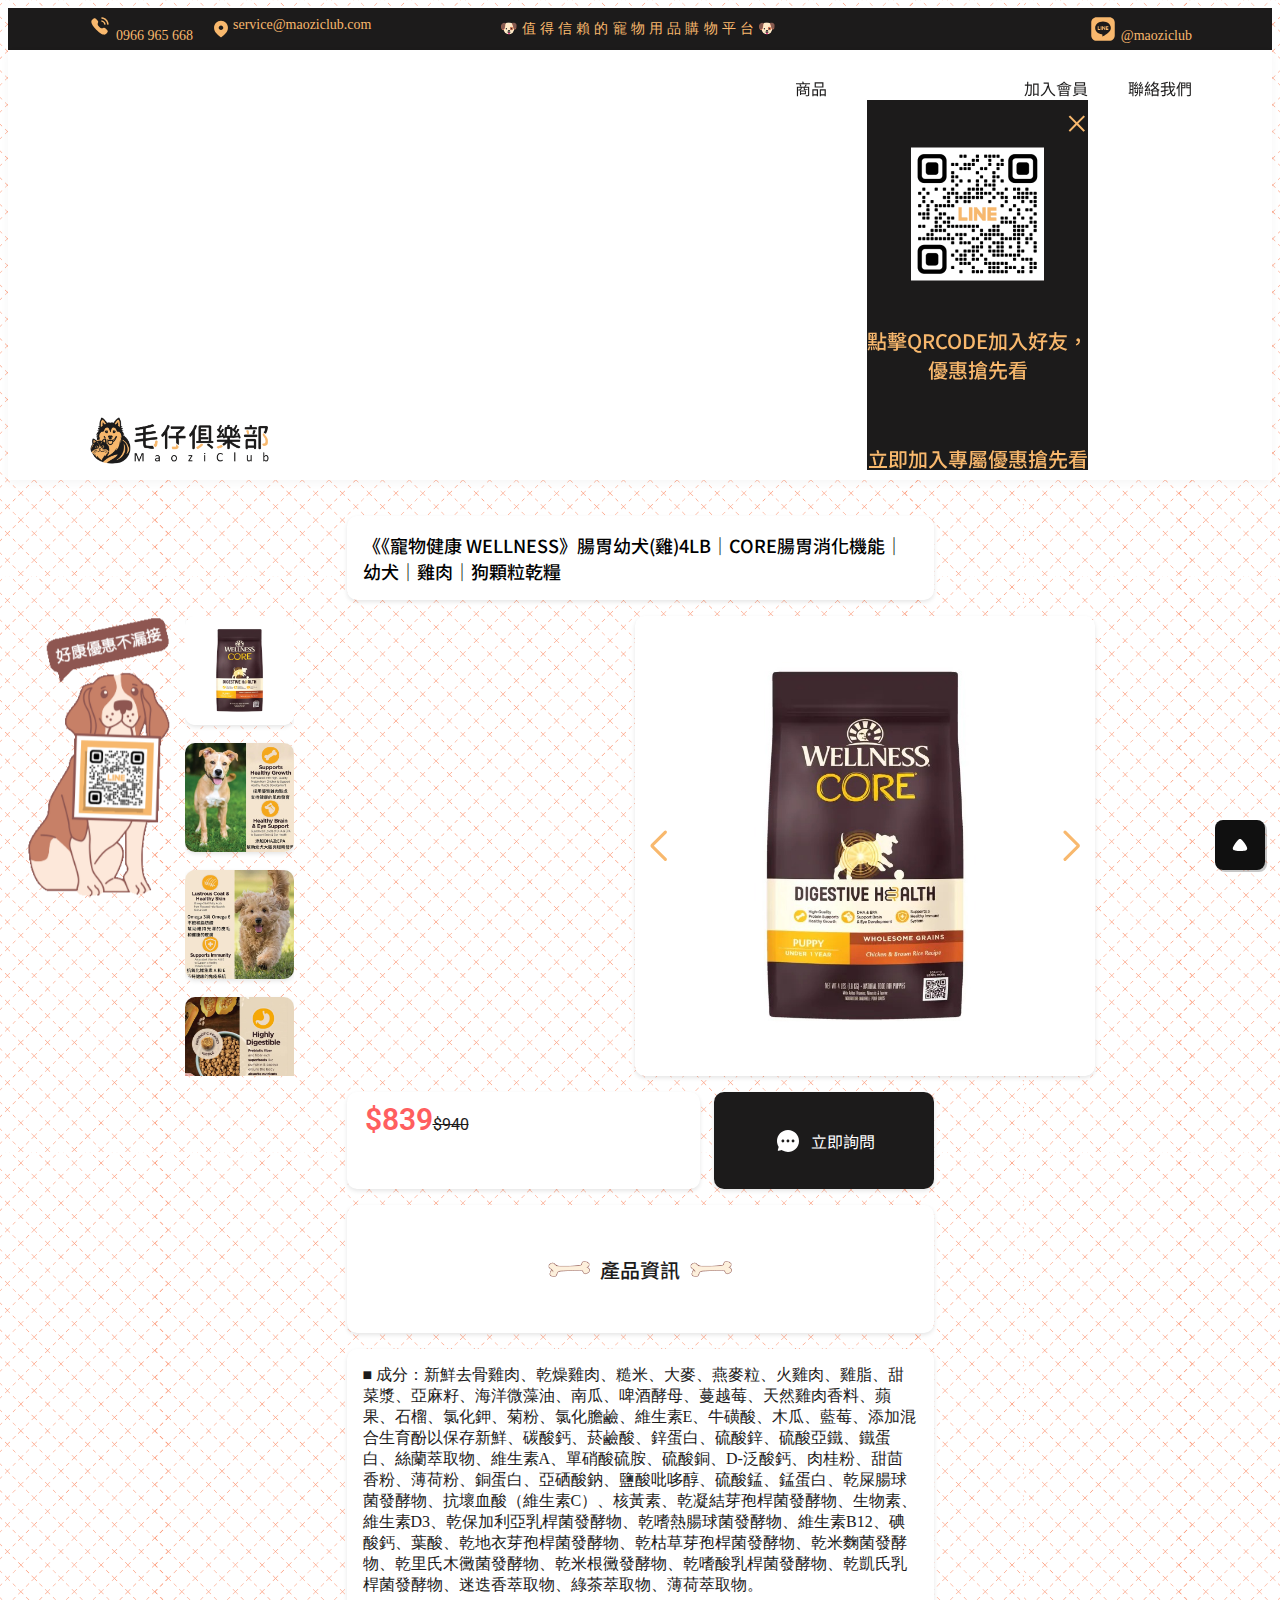
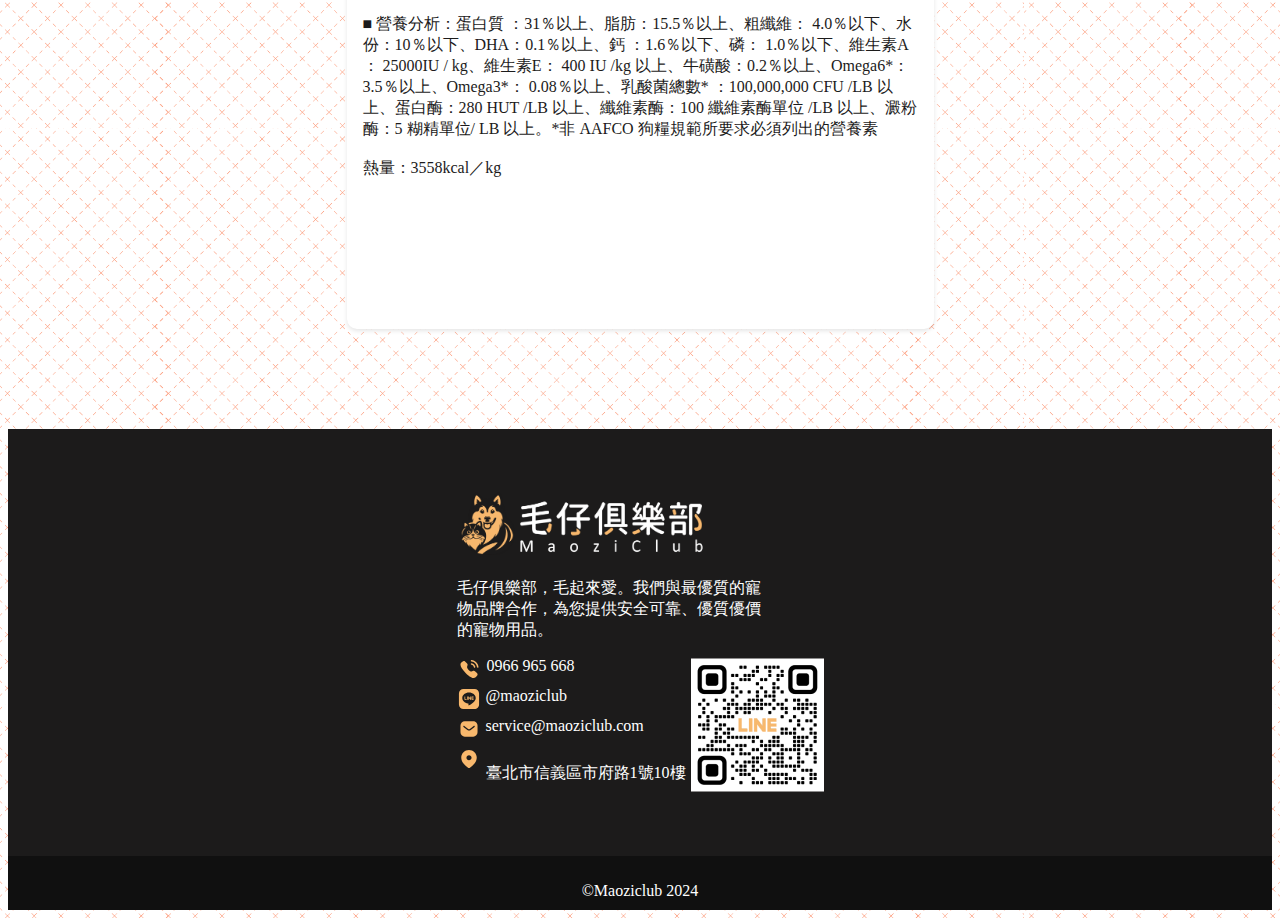
==== commit 427c1607: "Add files via upload" ====
--- a/html/product.html
+++ b/html/product.html
@@ -6,12 +6,12 @@
     <meta name="viewport" content="width=device-width, initial-scale=1">
     <title>毛仔俱樂部</title>
     <link rel="shortcut icon" href="../images/favicon.png" type="image/x-icon">
-    <link href="../css/bootstrap.min.css" rel="stylesheet"
+    <link href="https://cdn.jsdelivr.net/npm/bootstrap@5.3.2/dist/css/bootstrap.min.css" rel="stylesheet"
         integrity="sha384-T3c6CoIi6uLrA9TneNEoa7RxnatzjcDSCmG1MXxSR1GAsXEV/Dwwykc2MPK8M2HN" crossorigin="anonymous">
     <!-- CSS樣式 -->
     <link rel="stylesheet" href="../css/style.css">
     <link rel="stylesheet" href="../css/product.css">
-    <link rel="stylesheet" href="../css/all.min.css">
+    <link rel="stylesheet" href="https://cdnjs.cloudflare.com/ajax/libs/font-awesome/6.4.0/css/all.min.css">
     <!--Swiper's -->
     <link rel="stylesheet" href="../css/swiper-bundle.min.css" />
 </head>
@@ -333,11 +333,11 @@
 
 
 
-    <script src="../js/bootstrap.bundle.min.js"
+    <script src="https://cdn.jsdelivr.net/npm/bootstrap@5.3.2/dist/js/bootstrap.bundle.min.js"
         integrity="sha384-C6RzsynM9kWDrMNeT87bh95OGNyZPhcTNXj1NW7RuBCsyN/o0jlpcV8Qyq46cDfL"
         crossorigin="anonymous"></script>
     <!-- jQuery -->
-    <script src="../js/jquery.min.js"></script>
+    <script src="https://ajax.googleapis.com/ajax/libs/jquery/3.7.1/jquery.min.js"></script>
     <!-- Swiper -->
     <script src="../js/swiper-bundle.min.js"></script>
     <script>
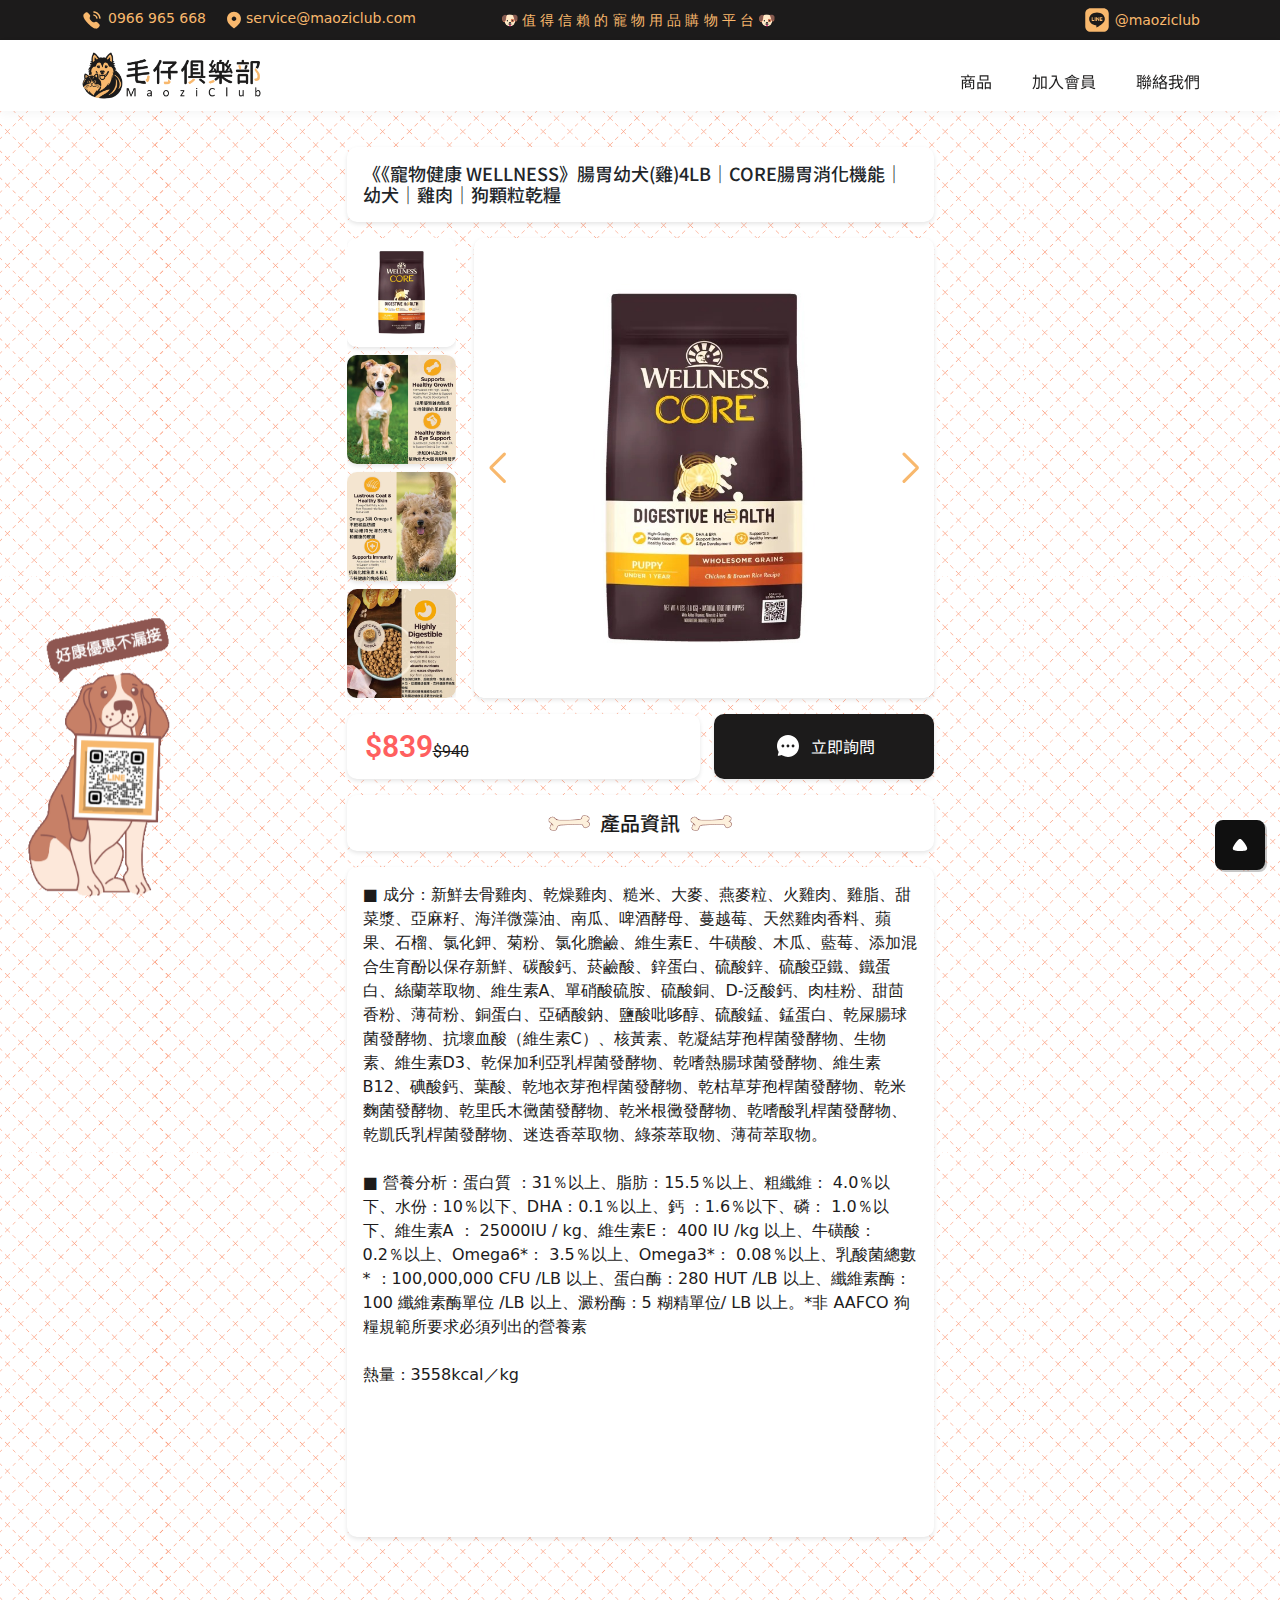
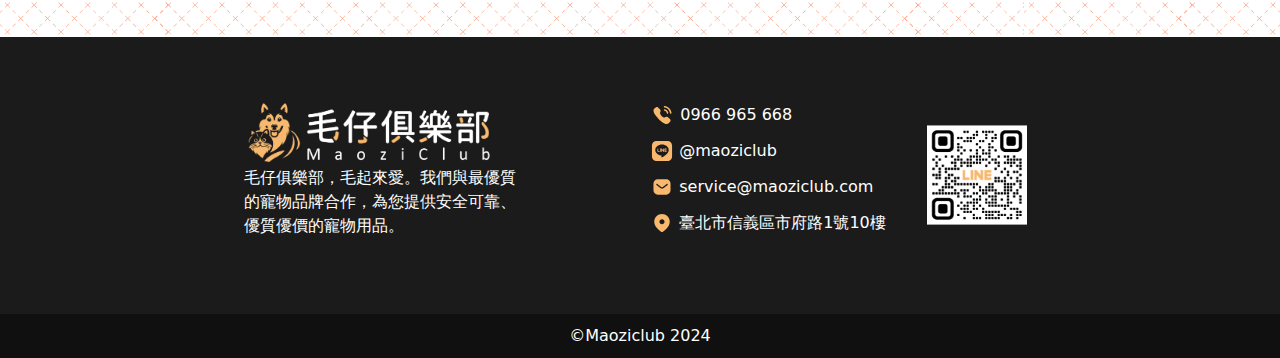
==== commit 5e0ca96e: "Add files via upload" ====
--- a/html/product.html
+++ b/html/product.html
@@ -6,12 +6,12 @@
     <meta name="viewport" content="width=device-width, initial-scale=1">
     <title>毛仔俱樂部</title>
     <link rel="shortcut icon" href="../images/favicon.png" type="image/x-icon">
-    <link href="https://cdn.jsdelivr.net/npm/bootstrap@5.3.2/dist/css/bootstrap.min.css" rel="stylesheet"
+    <link href="../css/bootstrap.min.css" rel="stylesheet"
         integrity="sha384-T3c6CoIi6uLrA9TneNEoa7RxnatzjcDSCmG1MXxSR1GAsXEV/Dwwykc2MPK8M2HN" crossorigin="anonymous">
     <!-- CSS樣式 -->
     <link rel="stylesheet" href="../css/style.css">
     <link rel="stylesheet" href="../css/product.css">
-    <link rel="stylesheet" href="https://cdnjs.cloudflare.com/ajax/libs/font-awesome/6.4.0/css/all.min.css">
+    <link rel="stylesheet" href="../css/all.min.css">
     <!--Swiper's -->
     <link rel="stylesheet" href="../css/swiper-bundle.min.css" />
 </head>
@@ -87,7 +87,10 @@
         <nav class="navbar">
             <div class="off">
                 <img class="logo_dark" src="../images/logo_dark.png" alt="">
-                <i class="fa-solid fa-xmark" id="close"></i>
+                <svg id="close" xmlns="http://www.w3.org/2000/svg" viewBox="0 0 384 512">
+                    <path
+                        d="M342.6 150.6c12.5-12.5 12.5-32.8 0-45.3s-32.8-12.5-45.3 0L192 210.7 86.6 105.4c-12.5-12.5-32.8-12.5-45.3 0s-12.5 32.8 0 45.3L146.7 256 41.4 361.4c-12.5 12.5-12.5 32.8 0 45.3s32.8 12.5 45.3 0L192 301.3 297.4 406.6c12.5 12.5 32.8 12.5 45.3 0s12.5-32.8 0-45.3L237.3 256 342.6 150.6z" />
+                </svg>
             </div>
             <ul>
                 <li>
@@ -333,11 +336,11 @@
 
 
 
-    <script src="https://cdn.jsdelivr.net/npm/bootstrap@5.3.2/dist/js/bootstrap.bundle.min.js"
+    <script src="../js/bootstrap.bundle.min.js"
         integrity="sha384-C6RzsynM9kWDrMNeT87bh95OGNyZPhcTNXj1NW7RuBCsyN/o0jlpcV8Qyq46cDfL"
         crossorigin="anonymous"></script>
     <!-- jQuery -->
-    <script src="https://ajax.googleapis.com/ajax/libs/jquery/3.7.1/jquery.min.js"></script>
+    <script src="../js/jquery.min.js"></script>
     <!-- Swiper -->
     <script src="../js/swiper-bundle.min.js"></script>
     <script>
--- a/css/style.css
+++ b/css/style.css
@@ -820,8 +820,8 @@
     }
 
     #close {
-        font-size: 24px;
-        color: var(--yellow-color);
+        max-width: 19px;
+        fill: var(--yellow-color);
 
     }
 
--- a/css/all.min.css
+++ b/css/all.min.css
@@ -0,0 +1,9 @@
+/*!
+ * Font Awesome Free 6.4.0 by @fontawesome - https://fontawesome.com
+ * License - https://fontawesome.com/license/free (Icons: CC BY 4.0, Fonts: SIL OFL 1.1, Code: MIT License)
+ * Copyright 2023 Fonticons, Inc.
+ */
+.fa{font-family:var(--fa-style-family,"Font Awesome 6 Free");font-weight:var(--fa-style,900)}.fa,.fa-brands,.fa-classic,.fa-regular,.fa-sharp,.fa-solid,.fab,.far,.fas{-moz-osx-font-smoothing:grayscale;-webkit-font-smoothing:antialiased;display:var(--fa-display,inline-block);font-style:normal;font-variant:normal;line-height:1;text-rendering:auto}.fa-classic,.fa-regular,.fa-solid,.far,.fas{font-family:"Font Awesome 6 Free"}.fa-brands,.fab{font-family:"Font Awesome 6 Brands"}.fa-1x{font-size:1em}.fa-2x{font-size:2em}.fa-3x{font-size:3em}.fa-4x{font-size:4em}.fa-5x{font-size:5em}.fa-6x{font-size:6em}.fa-7x{font-size:7em}.fa-8x{font-size:8em}.fa-9x{font-size:9em}.fa-10x{font-size:10em}.fa-2xs{font-size:.625em;line-height:.1em;vertical-align:.225em}.fa-xs{font-size:.75em;line-height:.08333em;vertical-align:.125em}.fa-sm{font-size:.875em;line-height:.07143em;vertical-align:.05357em}.fa-lg{font-size:1.25em;line-height:.05em;vertical-align:-.075em}.fa-xl{font-size:1.5em;line-height:.04167em;vertical-align:-.125em}.fa-2xl{font-size:2em;line-height:.03125em;vertical-align:-.1875em}.fa-fw{text-align:center;width:1.25em}.fa-ul{list-style-type:none;margin-left:var(--fa-li-margin,2.5em);padding-left:0}.fa-ul>li{position:relative}.fa-li{left:calc(var(--fa-li-width, 2em)*-1);position:absolute;text-align:center;width:var(--fa-li-width,2em);line-height:inherit}.fa-border{border-radius:var(--fa-border-radius,.1em);border:var(--fa-border-width,.08em) var(--fa-border-style,solid) var(--fa-border-color,#eee);padding:var(--fa-border-padding,.2em .25em .15em)}.fa-pull-left{float:left;margin-right:var(--fa-pull-margin,.3em)}.fa-pull-right{float:right;margin-left:var(--fa-pull-margin,.3em)}.fa-beat{-webkit-animation-name:fa-beat;animation-name:fa-beat;-webkit-animation-delay:var(--fa-animation-delay,0s);animation-delay:var(--fa-animation-delay,0s);-webkit-animation-direction:var(--fa-animation-direction,normal);animation-direction:var(--fa-animation-direction,normal);-webkit-animation-duration:var(--fa-animation-duration,1s);animation-duration:var(--fa-animation-duration,1s);-webkit-animation-iteration-count:var(--fa-animation-iteration-count,infinite);animation-iteration-count:var(--fa-animation-iteration-count,infinite);-webkit-animation-timing-function:var(--fa-animation-timing,ease-in-out);animation-timing-function:var(--fa-animation-timing,ease-in-out)}.fa-bounce{-webkit-animation-name:fa-bounce;animation-name:fa-bounce;-webkit-animation-delay:var(--fa-animation-delay,0s);animation-delay:var(--fa-animation-delay,0s);-webkit-animation-direction:var(--fa-animation-direction,normal);animation-direction:var(--fa-animation-direction,normal);-webkit-animation-duration:var(--fa-animation-duration,1s);animation-duration:var(--fa-animation-duration,1s);-webkit-animation-iteration-count:var(--fa-animation-iteration-count,infinite);animation-iteration-count:var(--fa-animation-iteration-count,infinite);-webkit-animation-timing-function:var(--fa-animation-timing,cubic-bezier(.28,.84,.42,1));animation-timing-function:var(--fa-animation-timing,cubic-bezier(.28,.84,.42,1))}.fa-fade{-webkit-animation-name:fa-fade;animation-name:fa-fade;-webkit-animation-iteration-count:var(--fa-animation-iteration-count,infinite);animation-iteration-count:var(--fa-animation-iteration-count,infinite);-webkit-animation-timing-function:var(--fa-animation-timing,cubic-bezier(.4,0,.6,1));animation-timing-function:var(--fa-animation-timing,cubic-bezier(.4,0,.6,1))}.fa-beat-fade,.fa-fade{-webkit-animation-delay:var(--fa-animation-delay,0s);animation-delay:var(--fa-animation-delay,0s);-webkit-animation-direction:var(--fa-animation-direction,normal);animation-direction:var(--fa-animation-direction,normal);-webkit-animation-duration:var(--fa-animation-duration,1s);animation-duration:var(--fa-animation-duration,1s)}.fa-beat-fade{-webkit-animation-name:fa-beat-fade;animation-name:fa-beat-fade;-webkit-animation-iteration-count:var(--fa-animation-iteration-count,infinite);animation-iteration-count:var(--fa-animation-iteration-count,infinite);-webkit-animation-timing-function:var(--fa-animation-timing,cubic-bezier(.4,0,.6,1));animation-timing-function:var(--fa-animation-timing,cubic-bezier(.4,0,.6,1))}.fa-flip{-webkit-animation-name:fa-flip;animation-name:fa-flip;-webkit-animation-delay:var(--fa-animation-delay,0s);animation-delay:var(--fa-animation-delay,0s);-webkit-animation-direction:var(--fa-animation-direction,normal);animation-direction:var(--fa-animation-direction,normal);-webkit-animation-duration:var(--fa-animation-duration,1s);animation-duration:var(--fa-animation-duration,1s);-webkit-animation-iteration-count:var(--fa-animation-iteration-count,infinite);animation-iteration-count:var(--fa-animation-iteration-count,infinite);-webkit-animation-timing-function:var(--fa-animation-timing,ease-in-out);animation-timing-function:var(--fa-animation-timing,ease-in-out)}.fa-shake{-webkit-animation-name:fa-shake;animation-name:fa-shake;-webkit-animation-duration:var(--fa-animation-duration,1s);animation-duration:var(--fa-animation-duration,1s);-webkit-animation-iteration-count:var(--fa-animation-iteration-count,infinite);animation-iteration-count:var(--fa-animation-iteration-count,infinite);-webkit-animation-timing-function:var(--fa-animation-timing,linear);animation-timing-function:var(--fa-animation-timing,linear)}.fa-shake,.fa-spin{-webkit-animation-delay:var(--fa-animation-delay,0s);animation-delay:var(--fa-animation-delay,0s);-webkit-animation-direction:var(--fa-animation-direction,normal);animation-direction:var(--fa-animation-direction,normal)}.fa-spin{-webkit-animation-name:fa-spin;animation-name:fa-spin;-webkit-animation-duration:var(--fa-animation-duration,2s);animation-duration:var(--fa-animation-duration,2s);-webkit-animation-iteration-count:var(--fa-animation-iteration-count,infinite);animation-iteration-count:var(--fa-animation-iteration-count,infinite);-webkit-animation-timing-function:var(--fa-animation-timing,linear);animation-timing-function:var(--fa-animation-timing,linear)}.fa-spin-reverse{--fa-animation-direction:reverse}.fa-pulse,.fa-spin-pulse{-webkit-animation-name:fa-spin;animation-name:fa-spin;-webkit-animation-direction:var(--fa-animation-direction,normal);animation-direction:var(--fa-animation-direction,normal);-webkit-animation-duration:var(--fa-animation-duration,1s);animation-duration:var(--fa-animation-duration,1s);-webkit-animation-iteration-count:var(--fa-animation-iteration-count,infinite);animation-iteration-count:var(--fa-animation-iteration-count,infinite);-webkit-animation-timing-function:var(--fa-animation-timing,steps(8));animation-timing-function:var(--fa-animation-timing,steps(8))}@media (prefers-reduced-motion:reduce){.fa-beat,.fa-beat-fade,.fa-bounce,.fa-fade,.fa-flip,.fa-pulse,.fa-shake,.fa-spin,.fa-spin-pulse{-webkit-animation-delay:-1ms;animation-delay:-1ms;-webkit-animation-duration:1ms;animation-duration:1ms;-webkit-animation-iteration-count:1;animation-iteration-count:1;-webkit-transition-delay:0s;transition-delay:0s;-webkit-transition-duration:0s;transition-duration:0s}}@-webkit-keyframes fa-beat{0%,90%{-webkit-transform:scale(1);transform:scale(1)}45%{-webkit-transform:scale(var(--fa-beat-scale,1.25));transform:scale(var(--fa-beat-scale,1.25))}}@keyframes fa-beat{0%,90%{-webkit-transform:scale(1);transform:scale(1)}45%{-webkit-transform:scale(var(--fa-beat-scale,1.25));transform:scale(var(--fa-beat-scale,1.25))}}@-webkit-keyframes fa-bounce{0%{-webkit-transform:scale(1) translateY(0);transform:scale(1) translateY(0)}10%{-webkit-transform:scale(var(--fa-bounce-start-scale-x,1.1),var(--fa-bounce-start-scale-y,.9)) translateY(0);transform:scale(var(--fa-bounce-start-scale-x,1.1),var(--fa-bounce-start-scale-y,.9)) translateY(0)}30%{-webkit-transform:scale(var(--fa-bounce-jump-scale-x,.9),var(--fa-bounce-jump-scale-y,1.1)) translateY(var(--fa-bounce-height,-.5em));transform:scale(var(--fa-bounce-jump-scale-x,.9),var(--fa-bounce-jump-scale-y,1.1)) translateY(var(--fa-bounce-height,-.5em))}50%{-webkit-transform:scale(var(--fa-bounce-land-scale-x,1.05),var(--fa-bounce-land-scale-y,.95)) translateY(0);transform:scale(var(--fa-bounce-land-scale-x,1.05),var(--fa-bounce-land-scale-y,.95)) translateY(0)}57%{-webkit-transform:scale(1) translateY(var(--fa-bounce-rebound,-.125em));transform:scale(1) translateY(var(--fa-bounce-rebound,-.125em))}64%{-webkit-transform:scale(1) translateY(0);transform:scale(1) translateY(0)}to{-webkit-transform:scale(1) translateY(0);transform:scale(1) translateY(0)}}@keyframes fa-bounce{0%{-webkit-transform:scale(1) translateY(0);transform:scale(1) translateY(0)}10%{-webkit-transform:scale(var(--fa-bounce-start-scale-x,1.1),var(--fa-bounce-start-scale-y,.9)) translateY(0);transform:scale(var(--fa-bounce-start-scale-x,1.1),var(--fa-bounce-start-scale-y,.9)) translateY(0)}30%{-webkit-transform:scale(var(--fa-bounce-jump-scale-x,.9),var(--fa-bounce-jump-scale-y,1.1)) translateY(var(--fa-bounce-height,-.5em));transform:scale(var(--fa-bounce-jump-scale-x,.9),var(--fa-bounce-jump-scale-y,1.1)) translateY(var(--fa-bounce-height,-.5em))}50%{-webkit-transform:scale(var(--fa-bounce-land-scale-x,1.05),var(--fa-bounce-land-scale-y,.95)) translateY(0);transform:scale(var(--fa-bounce-land-scale-x,1.05),var(--fa-bounce-land-scale-y,.95)) translateY(0)}57%{-webkit-transform:scale(1) translateY(var(--fa-bounce-rebound,-.125em));transform:scale(1) translateY(var(--fa-bounce-rebound,-.125em))}64%{-webkit-transform:scale(1) translateY(0);transform:scale(1) translateY(0)}to{-webkit-transform:scale(1) translateY(0);transform:scale(1) translateY(0)}}@-webkit-keyframes fa-fade{50%{opacity:var(--fa-fade-opacity,.4)}}@keyframes fa-fade{50%{opacity:var(--fa-fade-opacity,.4)}}@-webkit-keyframes fa-beat-fade{0%,to{opacity:var(--fa-beat-fade-opacity,.4);-webkit-transform:scale(1);transform:scale(1)}50%{opacity:1;-webkit-transform:scale(var(--fa-beat-fade-scale,1.125));transform:scale(var(--fa-beat-fade-scale,1.125))}}@keyframes fa-beat-fade{0%,to{opacity:var(--fa-beat-fade-opacity,.4);-webkit-transform:scale(1);transform:scale(1)}50%{opacity:1;-webkit-transform:scale(var(--fa-beat-fade-scale,1.125));transform:scale(var(--fa-beat-fade-scale,1.125))}}@-webkit-keyframes fa-flip{50%{-webkit-transform:rotate3d(var(--fa-flip-x,0),var(--fa-flip-y,1),var(--fa-flip-z,0),var(--fa-flip-angle,-180deg));transform:rotate3d(var(--fa-flip-x,0),var(--fa-flip-y,1),var(--fa-flip-z,0),var(--fa-flip-angle,-180deg))}}@keyframes fa-flip{50%{-webkit-transform:rotate3d(var(--fa-flip-x,0),var(--fa-flip-y,1),var(--fa-flip-z,0),var(--fa-flip-angle,-180deg));transform:rotate3d(var(--fa-flip-x,0),var(--fa-flip-y,1),var(--fa-flip-z,0),var(--fa-flip-angle,-180deg))}}@-webkit-keyframes fa-shake{0%{-webkit-transform:rotate(-15deg);transform:rotate(-15deg)}4%{-webkit-transform:rotate(15deg);transform:rotate(15deg)}8%,24%{-webkit-transform:rotate(-18deg);transform:rotate(-18deg)}12%,28%{-webkit-transform:rotate(18deg);transform:rotate(18deg)}16%{-webkit-transform:rotate(-22deg);transform:rotate(-22deg)}20%{-webkit-transform:rotate(22deg);transform:rotate(22deg)}32%{-webkit-transform:rotate(-12deg);transform:rotate(-12deg)}36%{-webkit-transform:rotate(12deg);transform:rotate(12deg)}40%,to{-webkit-transform:rotate(0deg);transform:rotate(0deg)}}@keyframes fa-shake{0%{-webkit-transform:rotate(-15deg);transform:rotate(-15deg)}4%{-webkit-transform:rotate(15deg);transform:rotate(15deg)}8%,24%{-webkit-transform:rotate(-18deg);transform:rotate(-18deg)}12%,28%{-webkit-transform:rotate(18deg);transform:rotate(18deg)}16%{-webkit-transform:rotate(-22deg);transform:rotate(-22deg)}20%{-webkit-transform:rotate(22deg);transform:rotate(22deg)}32%{-webkit-transform:rotate(-12deg);transform:rotate(-12deg)}36%{-webkit-transform:rotate(12deg);transform:rotate(12deg)}40%,to{-webkit-transform:rotate(0deg);transform:rotate(0deg)}}@-webkit-keyframes fa-spin{0%{-webkit-transform:rotate(0deg);transform:rotate(0deg)}to{-webkit-transform:rotate(1turn);transform:rotate(1turn)}}@keyframes fa-spin{0%{-webkit-transform:rotate(0deg);transform:rotate(0deg)}to{-webkit-transform:rotate(1turn);transform:rotate(1turn)}}.fa-rotate-90{-webkit-transform:rotate(90deg);transform:rotate(90deg)}.fa-rotate-180{-webkit-transform:rotate(180deg);transform:rotate(180deg)}.fa-rotate-270{-webkit-transform:rotate(270deg);transform:rotate(270deg)}.fa-flip-horizontal{-webkit-transform:scaleX(-1);transform:scaleX(-1)}.fa-flip-vertical{-webkit-transform:scaleY(-1);transform:scaleY(-1)}.fa-flip-both,.fa-flip-horizontal.fa-flip-vertical{-webkit-transform:scale(-1);transform:scale(-1)}.fa-rotate-by{-webkit-transform:rotate(var(--fa-rotate-angle,none));transform:rotate(var(--fa-rotate-angle,none))}.fa-stack{display:inline-block;height:2em;line-height:2em;position:relative;vertical-align:middle;width:2.5em}.fa-stack-1x,.fa-stack-2x{left:0;position:absolute;text-align:center;width:100%;z-index:var(--fa-stack-z-index,auto)}.fa-stack-1x{line-height:inherit}.fa-stack-2x{font-size:2em}.fa-inverse{color:var(--fa-inverse,#fff)}
+
+.fa-0:before{content:"\30"}.fa-1:before{content:"\31"}.fa-2:before{content:"\32"}.fa-3:before{content:"\33"}.fa-4:before{content:"\34"}.fa-5:before{content:"\35"}.fa-6:before{content:"\36"}.fa-7:before{content:"\37"}.fa-8:before{content:"\38"}.fa-9:before{content:"\39"}.fa-fill-drip:before{content:"\f576"}.fa-arrows-to-circle:before{content:"\e4bd"}.fa-chevron-circle-right:before,.fa-circle-chevron-right:before{content:"\f138"}.fa-at:before{content:"\40"}.fa-trash-alt:before,.fa-trash-can:before{content:"\f2ed"}.fa-text-height:before{content:"\f034"}.fa-user-times:before,.fa-user-xmark:before{content:"\f235"}.fa-stethoscope:before{content:"\f0f1"}.fa-comment-alt:before,.fa-message:before{content:"\f27a"}.fa-info:before{content:"\f129"}.fa-compress-alt:before,.fa-down-left-and-up-right-to-center:before{content:"\f422"}.fa-explosion:before{content:"\e4e9"}.fa-file-alt:before,.fa-file-lines:before,.fa-file-text:before{content:"\f15c"}.fa-wave-square:before{content:"\f83e"}.fa-ring:before{content:"\f70b"}.fa-building-un:before{content:"\e4d9"}.fa-dice-three:before{content:"\f527"}.fa-calendar-alt:before,.fa-calendar-days:before{content:"\f073"}.fa-anchor-circle-check:before{content:"\e4aa"}.fa-building-circle-arrow-right:before{content:"\e4d1"}.fa-volleyball-ball:before,.fa-volleyball:before{content:"\f45f"}.fa-arrows-up-to-line:before{content:"\e4c2"}.fa-sort-desc:before,.fa-sort-down:before{content:"\f0dd"}.fa-circle-minus:before,.fa-minus-circle:before{content:"\f056"}.fa-door-open:before{content:"\f52b"}.fa-right-from-bracket:before,.fa-sign-out-alt:before{content:"\f2f5"}.fa-atom:before{content:"\f5d2"}.fa-soap:before{content:"\e06e"}.fa-heart-music-camera-bolt:before,.fa-icons:before{content:"\f86d"}.fa-microphone-alt-slash:before,.fa-microphone-lines-slash:before{content:"\f539"}.fa-bridge-circle-check:before{content:"\e4c9"}.fa-pump-medical:before{content:"\e06a"}.fa-fingerprint:before{content:"\f577"}.fa-hand-point-right:before{content:"\f0a4"}.fa-magnifying-glass-location:before,.fa-search-location:before{content:"\f689"}.fa-forward-step:before,.fa-step-forward:before{content:"\f051"}.fa-face-smile-beam:before,.fa-smile-beam:before{content:"\f5b8"}.fa-flag-checkered:before{content:"\f11e"}.fa-football-ball:before,.fa-football:before{content:"\f44e"}.fa-school-circle-exclamation:before{content:"\e56c"}.fa-crop:before{content:"\f125"}.fa-angle-double-down:before,.fa-angles-down:before{content:"\f103"}.fa-users-rectangle:before{content:"\e594"}.fa-people-roof:before{content:"\e537"}.fa-people-line:before{content:"\e534"}.fa-beer-mug-empty:before,.fa-beer:before{content:"\f0fc"}.fa-diagram-predecessor:before{content:"\e477"}.fa-arrow-up-long:before,.fa-long-arrow-up:before{content:"\f176"}.fa-burn:before,.fa-fire-flame-simple:before{content:"\f46a"}.fa-male:before,.fa-person:before{content:"\f183"}.fa-laptop:before{content:"\f109"}.fa-file-csv:before{content:"\f6dd"}.fa-menorah:before{content:"\f676"}.fa-truck-plane:before{content:"\e58f"}.fa-record-vinyl:before{content:"\f8d9"}.fa-face-grin-stars:before,.fa-grin-stars:before{content:"\f587"}.fa-bong:before{content:"\f55c"}.fa-pastafarianism:before,.fa-spaghetti-monster-flying:before{content:"\f67b"}.fa-arrow-down-up-across-line:before{content:"\e4af"}.fa-spoon:before,.fa-utensil-spoon:before{content:"\f2e5"}.fa-jar-wheat:before{content:"\e517"}.fa-envelopes-bulk:before,.fa-mail-bulk:before{content:"\f674"}.fa-file-circle-exclamation:before{content:"\e4eb"}.fa-circle-h:before,.fa-hospital-symbol:before{content:"\f47e"}.fa-pager:before{content:"\f815"}.fa-address-book:before,.fa-contact-book:before{content:"\f2b9"}.fa-strikethrough:before{content:"\f0cc"}.fa-k:before{content:"\4b"}.fa-landmark-flag:before{content:"\e51c"}.fa-pencil-alt:before,.fa-pencil:before{content:"\f303"}.fa-backward:before{content:"\f04a"}.fa-caret-right:before{content:"\f0da"}.fa-comments:before{content:"\f086"}.fa-file-clipboard:before,.fa-paste:before{content:"\f0ea"}.fa-code-pull-request:before{content:"\e13c"}.fa-clipboard-list:before{content:"\f46d"}.fa-truck-loading:before,.fa-truck-ramp-box:before{content:"\f4de"}.fa-user-check:before{content:"\f4fc"}.fa-vial-virus:before{content:"\e597"}.fa-sheet-plastic:before{content:"\e571"}.fa-blog:before{content:"\f781"}.fa-user-ninja:before{content:"\f504"}.fa-person-arrow-up-from-line:before{content:"\e539"}.fa-scroll-torah:before,.fa-torah:before{content:"\f6a0"}.fa-broom-ball:before,.fa-quidditch-broom-ball:before,.fa-quidditch:before{content:"\f458"}.fa-toggle-off:before{content:"\f204"}.fa-archive:before,.fa-box-archive:before{content:"\f187"}.fa-person-drowning:before{content:"\e545"}.fa-arrow-down-9-1:before,.fa-sort-numeric-desc:before,.fa-sort-numeric-down-alt:before{content:"\f886"}.fa-face-grin-tongue-squint:before,.fa-grin-tongue-squint:before{content:"\f58a"}.fa-spray-can:before{content:"\f5bd"}.fa-truck-monster:before{content:"\f63b"}.fa-w:before{content:"\57"}.fa-earth-africa:before,.fa-globe-africa:before{content:"\f57c"}.fa-rainbow:before{content:"\f75b"}.fa-circle-notch:before{content:"\f1ce"}.fa-tablet-alt:before,.fa-tablet-screen-button:before{content:"\f3fa"}.fa-paw:before{content:"\f1b0"}.fa-cloud:before{content:"\f0c2"}.fa-trowel-bricks:before{content:"\e58a"}.fa-face-flushed:before,.fa-flushed:before{content:"\f579"}.fa-hospital-user:before{content:"\f80d"}.fa-tent-arrow-left-right:before{content:"\e57f"}.fa-gavel:before,.fa-legal:before{content:"\f0e3"}.fa-binoculars:before{content:"\f1e5"}.fa-microphone-slash:before{content:"\f131"}.fa-box-tissue:before{content:"\e05b"}.fa-motorcycle:before{content:"\f21c"}.fa-bell-concierge:before,.fa-concierge-bell:before{content:"\f562"}.fa-pen-ruler:before,.fa-pencil-ruler:before{content:"\f5ae"}.fa-people-arrows-left-right:before,.fa-people-arrows:before{content:"\e068"}.fa-mars-and-venus-burst:before{content:"\e523"}.fa-caret-square-right:before,.fa-square-caret-right:before{content:"\f152"}.fa-cut:before,.fa-scissors:before{content:"\f0c4"}.fa-sun-plant-wilt:before{content:"\e57a"}.fa-toilets-portable:before{content:"\e584"}.fa-hockey-puck:before{content:"\f453"}.fa-table:before{content:"\f0ce"}.fa-magnifying-glass-arrow-right:before{content:"\e521"}.fa-digital-tachograph:before,.fa-tachograph-digital:before{content:"\f566"}.fa-users-slash:before{content:"\e073"}.fa-clover:before{content:"\e139"}.fa-mail-reply:before,.fa-reply:before{content:"\f3e5"}.fa-star-and-crescent:before{content:"\f699"}.fa-house-fire:before{content:"\e50c"}.fa-minus-square:before,.fa-square-minus:before{content:"\f146"}.fa-helicopter:before{content:"\f533"}.fa-compass:before{content:"\f14e"}.fa-caret-square-down:before,.fa-square-caret-down:before{content:"\f150"}.fa-file-circle-question:before{content:"\e4ef"}.fa-laptop-code:before{content:"\f5fc"}.fa-swatchbook:before{content:"\f5c3"}.fa-prescription-bottle:before{content:"\f485"}.fa-bars:before,.fa-navicon:before{content:"\f0c9"}.fa-people-group:before{content:"\e533"}.fa-hourglass-3:before,.fa-hourglass-end:before{content:"\f253"}.fa-heart-broken:before,.fa-heart-crack:before{content:"\f7a9"}.fa-external-link-square-alt:before,.fa-square-up-right:before{content:"\f360"}.fa-face-kiss-beam:before,.fa-kiss-beam:before{content:"\f597"}.fa-film:before{content:"\f008"}.fa-ruler-horizontal:before{content:"\f547"}.fa-people-robbery:before{content:"\e536"}.fa-lightbulb:before{content:"\f0eb"}.fa-caret-left:before{content:"\f0d9"}.fa-circle-exclamation:before,.fa-exclamation-circle:before{content:"\f06a"}.fa-school-circle-xmark:before{content:"\e56d"}.fa-arrow-right-from-bracket:before,.fa-sign-out:before{content:"\f08b"}.fa-chevron-circle-down:before,.fa-circle-chevron-down:before{content:"\f13a"}.fa-unlock-alt:before,.fa-unlock-keyhole:before{content:"\f13e"}.fa-cloud-showers-heavy:before{content:"\f740"}.fa-headphones-alt:before,.fa-headphones-simple:before{content:"\f58f"}.fa-sitemap:before{content:"\f0e8"}.fa-circle-dollar-to-slot:before,.fa-donate:before{content:"\f4b9"}.fa-memory:before{content:"\f538"}.fa-road-spikes:before{content:"\e568"}.fa-fire-burner:before{content:"\e4f1"}.fa-flag:before{content:"\f024"}.fa-hanukiah:before{content:"\f6e6"}.fa-feather:before{content:"\f52d"}.fa-volume-down:before,.fa-volume-low:before{content:"\f027"}.fa-comment-slash:before{content:"\f4b3"}.fa-cloud-sun-rain:before{content:"\f743"}.fa-compress:before{content:"\f066"}.fa-wheat-alt:before,.fa-wheat-awn:before{content:"\e2cd"}.fa-ankh:before{content:"\f644"}.fa-hands-holding-child:before{content:"\e4fa"}.fa-asterisk:before{content:"\2a"}.fa-check-square:before,.fa-square-check:before{content:"\f14a"}.fa-peseta-sign:before{content:"\e221"}.fa-header:before,.fa-heading:before{content:"\f1dc"}.fa-ghost:before{content:"\f6e2"}.fa-list-squares:before,.fa-list:before{content:"\f03a"}.fa-phone-square-alt:before,.fa-square-phone-flip:before{content:"\f87b"}.fa-cart-plus:before{content:"\f217"}.fa-gamepad:before{content:"\f11b"}.fa-circle-dot:before,.fa-dot-circle:before{content:"\f192"}.fa-dizzy:before,.fa-face-dizzy:before{content:"\f567"}.fa-egg:before{content:"\f7fb"}.fa-house-medical-circle-xmark:before{content:"\e513"}.fa-campground:before{content:"\f6bb"}.fa-folder-plus:before{content:"\f65e"}.fa-futbol-ball:before,.fa-futbol:before,.fa-soccer-ball:before{content:"\f1e3"}.fa-paint-brush:before,.fa-paintbrush:before{content:"\f1fc"}.fa-lock:before{content:"\f023"}.fa-gas-pump:before{content:"\f52f"}.fa-hot-tub-person:before,.fa-hot-tub:before{content:"\f593"}.fa-map-location:before,.fa-map-marked:before{content:"\f59f"}.fa-house-flood-water:before{content:"\e50e"}.fa-tree:before{content:"\f1bb"}.fa-bridge-lock:before{content:"\e4cc"}.fa-sack-dollar:before{content:"\f81d"}.fa-edit:before,.fa-pen-to-square:before{content:"\f044"}.fa-car-side:before{content:"\f5e4"}.fa-share-alt:before,.fa-share-nodes:before{content:"\f1e0"}.fa-heart-circle-minus:before{content:"\e4ff"}.fa-hourglass-2:before,.fa-hourglass-half:before{content:"\f252"}.fa-microscope:before{content:"\f610"}.fa-sink:before{content:"\e06d"}.fa-bag-shopping:before,.fa-shopping-bag:before{content:"\f290"}.fa-arrow-down-z-a:before,.fa-sort-alpha-desc:before,.fa-sort-alpha-down-alt:before{content:"\f881"}.fa-mitten:before{content:"\f7b5"}.fa-person-rays:before{content:"\e54d"}.fa-users:before{content:"\f0c0"}.fa-eye-slash:before{content:"\f070"}.fa-flask-vial:before{content:"\e4f3"}.fa-hand-paper:before,.fa-hand:before{content:"\f256"}.fa-om:before{content:"\f679"}.fa-worm:before{content:"\e599"}.fa-house-circle-xmark:before{content:"\e50b"}.fa-plug:before{content:"\f1e6"}.fa-chevron-up:before{content:"\f077"}.fa-hand-spock:before{content:"\f259"}.fa-stopwatch:before{content:"\f2f2"}.fa-face-kiss:before,.fa-kiss:before{content:"\f596"}.fa-bridge-circle-xmark:before{content:"\e4cb"}.fa-face-grin-tongue:before,.fa-grin-tongue:before{content:"\f589"}.fa-chess-bishop:before{content:"\f43a"}.fa-face-grin-wink:before,.fa-grin-wink:before{content:"\f58c"}.fa-deaf:before,.fa-deafness:before,.fa-ear-deaf:before,.fa-hard-of-hearing:before{content:"\f2a4"}.fa-road-circle-check:before{content:"\e564"}.fa-dice-five:before{content:"\f523"}.fa-rss-square:before,.fa-square-rss:before{content:"\f143"}.fa-land-mine-on:before{content:"\e51b"}.fa-i-cursor:before{content:"\f246"}.fa-stamp:before{content:"\f5bf"}.fa-stairs:before{content:"\e289"}.fa-i:before{content:"\49"}.fa-hryvnia-sign:before,.fa-hryvnia:before{content:"\f6f2"}.fa-pills:before{content:"\f484"}.fa-face-grin-wide:before,.fa-grin-alt:before{content:"\f581"}.fa-tooth:before{content:"\f5c9"}.fa-v:before{content:"\56"}.fa-bangladeshi-taka-sign:before{content:"\e2e6"}.fa-bicycle:before{content:"\f206"}.fa-rod-asclepius:before,.fa-rod-snake:before,.fa-staff-aesculapius:before,.fa-staff-snake:before{content:"\e579"}.fa-head-side-cough-slash:before{content:"\e062"}.fa-ambulance:before,.fa-truck-medical:before{content:"\f0f9"}.fa-wheat-awn-circle-exclamation:before{content:"\e598"}.fa-snowman:before{content:"\f7d0"}.fa-mortar-pestle:before{content:"\f5a7"}.fa-road-barrier:before{content:"\e562"}.fa-school:before{content:"\f549"}.fa-igloo:before{content:"\f7ae"}.fa-joint:before{content:"\f595"}.fa-angle-right:before{content:"\f105"}.fa-horse:before{content:"\f6f0"}.fa-q:before{content:"\51"}.fa-g:before{content:"\47"}.fa-notes-medical:before{content:"\f481"}.fa-temperature-2:before,.fa-temperature-half:before,.fa-thermometer-2:before,.fa-thermometer-half:before{content:"\f2c9"}.fa-dong-sign:before{content:"\e169"}.fa-capsules:before{content:"\f46b"}.fa-poo-bolt:before,.fa-poo-storm:before{content:"\f75a"}.fa-face-frown-open:before,.fa-frown-open:before{content:"\f57a"}.fa-hand-point-up:before{content:"\f0a6"}.fa-money-bill:before{content:"\f0d6"}.fa-bookmark:before{content:"\f02e"}.fa-align-justify:before{content:"\f039"}.fa-umbrella-beach:before{content:"\f5ca"}.fa-helmet-un:before{content:"\e503"}.fa-bullseye:before{content:"\f140"}.fa-bacon:before{content:"\f7e5"}.fa-hand-point-down:before{content:"\f0a7"}.fa-arrow-up-from-bracket:before{content:"\e09a"}.fa-folder-blank:before,.fa-folder:before{content:"\f07b"}.fa-file-medical-alt:before,.fa-file-waveform:before{content:"\f478"}.fa-radiation:before{content:"\f7b9"}.fa-chart-simple:before{content:"\e473"}.fa-mars-stroke:before{content:"\f229"}.fa-vial:before{content:"\f492"}.fa-dashboard:before,.fa-gauge-med:before,.fa-gauge:before,.fa-tachometer-alt-average:before{content:"\f624"}.fa-magic-wand-sparkles:before,.fa-wand-magic-sparkles:before{content:"\e2ca"}.fa-e:before{content:"\45"}.fa-pen-alt:before,.fa-pen-clip:before{content:"\f305"}.fa-bridge-circle-exclamation:before{content:"\e4ca"}.fa-user:before{content:"\f007"}.fa-school-circle-check:before{content:"\e56b"}.fa-dumpster:before{content:"\f793"}.fa-shuttle-van:before,.fa-van-shuttle:before{content:"\f5b6"}.fa-building-user:before{content:"\e4da"}.fa-caret-square-left:before,.fa-square-caret-left:before{content:"\f191"}.fa-highlighter:before{content:"\f591"}.fa-key:before{content:"\f084"}.fa-bullhorn:before{content:"\f0a1"}.fa-globe:before{content:"\f0ac"}.fa-synagogue:before{content:"\f69b"}.fa-person-half-dress:before{content:"\e548"}.fa-road-bridge:before{content:"\e563"}.fa-location-arrow:before{content:"\f124"}.fa-c:before{content:"\43"}.fa-tablet-button:before{content:"\f10a"}.fa-building-lock:before{content:"\e4d6"}.fa-pizza-slice:before{content:"\f818"}.fa-money-bill-wave:before{content:"\f53a"}.fa-area-chart:before,.fa-chart-area:before{content:"\f1fe"}.fa-house-flag:before{content:"\e50d"}.fa-person-circle-minus:before{content:"\e540"}.fa-ban:before,.fa-cancel:before{content:"\f05e"}.fa-camera-rotate:before{content:"\e0d8"}.fa-air-freshener:before,.fa-spray-can-sparkles:before{content:"\f5d0"}.fa-star:before{content:"\f005"}.fa-repeat:before{content:"\f363"}.fa-cross:before{content:"\f654"}.fa-box:before{content:"\f466"}.fa-venus-mars:before{content:"\f228"}.fa-arrow-pointer:before,.fa-mouse-pointer:before{content:"\f245"}.fa-expand-arrows-alt:before,.fa-maximize:before{content:"\f31e"}.fa-charging-station:before{content:"\f5e7"}.fa-shapes:before,.fa-triangle-circle-square:before{content:"\f61f"}.fa-random:before,.fa-shuffle:before{content:"\f074"}.fa-person-running:before,.fa-running:before{content:"\f70c"}.fa-mobile-retro:before{content:"\e527"}.fa-grip-lines-vertical:before{content:"\f7a5"}.fa-spider:before{content:"\f717"}.fa-hands-bound:before{content:"\e4f9"}.fa-file-invoice-dollar:before{content:"\f571"}.fa-plane-circle-exclamation:before{content:"\e556"}.fa-x-ray:before{content:"\f497"}.fa-spell-check:before{content:"\f891"}.fa-slash:before{content:"\f715"}.fa-computer-mouse:before,.fa-mouse:before{content:"\f8cc"}.fa-arrow-right-to-bracket:before,.fa-sign-in:before{content:"\f090"}.fa-shop-slash:before,.fa-store-alt-slash:before{content:"\e070"}.fa-server:before{content:"\f233"}.fa-virus-covid-slash:before{content:"\e4a9"}.fa-shop-lock:before{content:"\e4a5"}.fa-hourglass-1:before,.fa-hourglass-start:before{content:"\f251"}.fa-blender-phone:before{content:"\f6b6"}.fa-building-wheat:before{content:"\e4db"}.fa-person-breastfeeding:before{content:"\e53a"}.fa-right-to-bracket:before,.fa-sign-in-alt:before{content:"\f2f6"}.fa-venus:before{content:"\f221"}.fa-passport:before{content:"\f5ab"}.fa-heart-pulse:before,.fa-heartbeat:before{content:"\f21e"}.fa-people-carry-box:before,.fa-people-carry:before{content:"\f4ce"}.fa-temperature-high:before{content:"\f769"}.fa-microchip:before{content:"\f2db"}.fa-crown:before{content:"\f521"}.fa-weight-hanging:before{content:"\f5cd"}.fa-xmarks-lines:before{content:"\e59a"}.fa-file-prescription:before{content:"\f572"}.fa-weight-scale:before,.fa-weight:before{content:"\f496"}.fa-user-friends:before,.fa-user-group:before{content:"\f500"}.fa-arrow-up-a-z:before,.fa-sort-alpha-up:before{content:"\f15e"}.fa-chess-knight:before{content:"\f441"}.fa-face-laugh-squint:before,.fa-laugh-squint:before{content:"\f59b"}.fa-wheelchair:before{content:"\f193"}.fa-arrow-circle-up:before,.fa-circle-arrow-up:before{content:"\f0aa"}.fa-toggle-on:before{content:"\f205"}.fa-person-walking:before,.fa-walking:before{content:"\f554"}.fa-l:before{content:"\4c"}.fa-fire:before{content:"\f06d"}.fa-bed-pulse:before,.fa-procedures:before{content:"\f487"}.fa-shuttle-space:before,.fa-space-shuttle:before{content:"\f197"}.fa-face-laugh:before,.fa-laugh:before{content:"\f599"}.fa-folder-open:before{content:"\f07c"}.fa-heart-circle-plus:before{content:"\e500"}.fa-code-fork:before{content:"\e13b"}.fa-city:before{content:"\f64f"}.fa-microphone-alt:before,.fa-microphone-lines:before{content:"\f3c9"}.fa-pepper-hot:before{content:"\f816"}.fa-unlock:before{content:"\f09c"}.fa-colon-sign:before{content:"\e140"}.fa-headset:before{content:"\f590"}.fa-store-slash:before{content:"\e071"}.fa-road-circle-xmark:before{content:"\e566"}.fa-user-minus:before{content:"\f503"}.fa-mars-stroke-up:before,.fa-mars-stroke-v:before{content:"\f22a"}.fa-champagne-glasses:before,.fa-glass-cheers:before{content:"\f79f"}.fa-clipboard:before{content:"\f328"}.fa-house-circle-exclamation:before{content:"\e50a"}.fa-file-arrow-up:before,.fa-file-upload:before{content:"\f574"}.fa-wifi-3:before,.fa-wifi-strong:before,.fa-wifi:before{content:"\f1eb"}.fa-bath:before,.fa-bathtub:before{content:"\f2cd"}.fa-underline:before{content:"\f0cd"}.fa-user-edit:before,.fa-user-pen:before{content:"\f4ff"}.fa-signature:before{content:"\f5b7"}.fa-stroopwafel:before{content:"\f551"}.fa-bold:before{content:"\f032"}.fa-anchor-lock:before{content:"\e4ad"}.fa-building-ngo:before{content:"\e4d7"}.fa-manat-sign:before{content:"\e1d5"}.fa-not-equal:before{content:"\f53e"}.fa-border-style:before,.fa-border-top-left:before{content:"\f853"}.fa-map-location-dot:before,.fa-map-marked-alt:before{content:"\f5a0"}.fa-jedi:before{content:"\f669"}.fa-poll:before,.fa-square-poll-vertical:before{content:"\f681"}.fa-mug-hot:before{content:"\f7b6"}.fa-battery-car:before,.fa-car-battery:before{content:"\f5df"}.fa-gift:before{content:"\f06b"}.fa-dice-two:before{content:"\f528"}.fa-chess-queen:before{content:"\f445"}.fa-glasses:before{content:"\f530"}.fa-chess-board:before{content:"\f43c"}.fa-building-circle-check:before{content:"\e4d2"}.fa-person-chalkboard:before{content:"\e53d"}.fa-mars-stroke-h:before,.fa-mars-stroke-right:before{content:"\f22b"}.fa-hand-back-fist:before,.fa-hand-rock:before{content:"\f255"}.fa-caret-square-up:before,.fa-square-caret-up:before{content:"\f151"}.fa-cloud-showers-water:before{content:"\e4e4"}.fa-bar-chart:before,.fa-chart-bar:before{content:"\f080"}.fa-hands-bubbles:before,.fa-hands-wash:before{content:"\e05e"}.fa-less-than-equal:before{content:"\f537"}.fa-train:before{content:"\f238"}.fa-eye-low-vision:before,.fa-low-vision:before{content:"\f2a8"}.fa-crow:before{content:"\f520"}.fa-sailboat:before{content:"\e445"}.fa-window-restore:before{content:"\f2d2"}.fa-plus-square:before,.fa-square-plus:before{content:"\f0fe"}.fa-torii-gate:before{content:"\f6a1"}.fa-frog:before{content:"\f52e"}.fa-bucket:before{content:"\e4cf"}.fa-image:before{content:"\f03e"}.fa-microphone:before{content:"\f130"}.fa-cow:before{content:"\f6c8"}.fa-caret-up:before{content:"\f0d8"}.fa-screwdriver:before{content:"\f54a"}.fa-folder-closed:before{content:"\e185"}.fa-house-tsunami:before{content:"\e515"}.fa-square-nfi:before{content:"\e576"}.fa-arrow-up-from-ground-water:before{content:"\e4b5"}.fa-glass-martini-alt:before,.fa-martini-glass:before{content:"\f57b"}.fa-rotate-back:before,.fa-rotate-backward:before,.fa-rotate-left:before,.fa-undo-alt:before{content:"\f2ea"}.fa-columns:before,.fa-table-columns:before{content:"\f0db"}.fa-lemon:before{content:"\f094"}.fa-head-side-mask:before{content:"\e063"}.fa-handshake:before{content:"\f2b5"}.fa-gem:before{content:"\f3a5"}.fa-dolly-box:before,.fa-dolly:before{content:"\f472"}.fa-smoking:before{content:"\f48d"}.fa-compress-arrows-alt:before,.fa-minimize:before{content:"\f78c"}.fa-monument:before{content:"\f5a6"}.fa-snowplow:before{content:"\f7d2"}.fa-angle-double-right:before,.fa-angles-right:before{content:"\f101"}.fa-cannabis:before{content:"\f55f"}.fa-circle-play:before,.fa-play-circle:before{content:"\f144"}.fa-tablets:before{content:"\f490"}.fa-ethernet:before{content:"\f796"}.fa-eur:before,.fa-euro-sign:before,.fa-euro:before{content:"\f153"}.fa-chair:before{content:"\f6c0"}.fa-check-circle:before,.fa-circle-check:before{content:"\f058"}.fa-circle-stop:before,.fa-stop-circle:before{content:"\f28d"}.fa-compass-drafting:before,.fa-drafting-compass:before{content:"\f568"}.fa-plate-wheat:before{content:"\e55a"}.fa-icicles:before{content:"\f7ad"}.fa-person-shelter:before{content:"\e54f"}.fa-neuter:before{content:"\f22c"}.fa-id-badge:before{content:"\f2c1"}.fa-marker:before{content:"\f5a1"}.fa-face-laugh-beam:before,.fa-laugh-beam:before{content:"\f59a"}.fa-helicopter-symbol:before{content:"\e502"}.fa-universal-access:before{content:"\f29a"}.fa-chevron-circle-up:before,.fa-circle-chevron-up:before{content:"\f139"}.fa-lari-sign:before{content:"\e1c8"}.fa-volcano:before{content:"\f770"}.fa-person-walking-dashed-line-arrow-right:before{content:"\e553"}.fa-gbp:before,.fa-pound-sign:before,.fa-sterling-sign:before{content:"\f154"}.fa-viruses:before{content:"\e076"}.fa-square-person-confined:before{content:"\e577"}.fa-user-tie:before{content:"\f508"}.fa-arrow-down-long:before,.fa-long-arrow-down:before{content:"\f175"}.fa-tent-arrow-down-to-line:before{content:"\e57e"}.fa-certificate:before{content:"\f0a3"}.fa-mail-reply-all:before,.fa-reply-all:before{content:"\f122"}.fa-suitcase:before{content:"\f0f2"}.fa-person-skating:before,.fa-skating:before{content:"\f7c5"}.fa-filter-circle-dollar:before,.fa-funnel-dollar:before{content:"\f662"}.fa-camera-retro:before{content:"\f083"}.fa-arrow-circle-down:before,.fa-circle-arrow-down:before{content:"\f0ab"}.fa-arrow-right-to-file:before,.fa-file-import:before{content:"\f56f"}.fa-external-link-square:before,.fa-square-arrow-up-right:before{content:"\f14c"}.fa-box-open:before{content:"\f49e"}.fa-scroll:before{content:"\f70e"}.fa-spa:before{content:"\f5bb"}.fa-location-pin-lock:before{content:"\e51f"}.fa-pause:before{content:"\f04c"}.fa-hill-avalanche:before{content:"\e507"}.fa-temperature-0:before,.fa-temperature-empty:before,.fa-thermometer-0:before,.fa-thermometer-empty:before{content:"\f2cb"}.fa-bomb:before{content:"\f1e2"}.fa-registered:before{content:"\f25d"}.fa-address-card:before,.fa-contact-card:before,.fa-vcard:before{content:"\f2bb"}.fa-balance-scale-right:before,.fa-scale-unbalanced-flip:before{content:"\f516"}.fa-subscript:before{content:"\f12c"}.fa-diamond-turn-right:before,.fa-directions:before{content:"\f5eb"}.fa-burst:before{content:"\e4dc"}.fa-house-laptop:before,.fa-laptop-house:before{content:"\e066"}.fa-face-tired:before,.fa-tired:before{content:"\f5c8"}.fa-money-bills:before{content:"\e1f3"}.fa-smog:before{content:"\f75f"}.fa-crutch:before{content:"\f7f7"}.fa-cloud-arrow-up:before,.fa-cloud-upload-alt:before,.fa-cloud-upload:before{content:"\f0ee"}.fa-palette:before{content:"\f53f"}.fa-arrows-turn-right:before{content:"\e4c0"}.fa-vest:before{content:"\e085"}.fa-ferry:before{content:"\e4ea"}.fa-arrows-down-to-people:before{content:"\e4b9"}.fa-seedling:before,.fa-sprout:before{content:"\f4d8"}.fa-arrows-alt-h:before,.fa-left-right:before{content:"\f337"}.fa-boxes-packing:before{content:"\e4c7"}.fa-arrow-circle-left:before,.fa-circle-arrow-left:before{content:"\f0a8"}.fa-group-arrows-rotate:before{content:"\e4f6"}.fa-bowl-food:before{content:"\e4c6"}.fa-candy-cane:before{content:"\f786"}.fa-arrow-down-wide-short:before,.fa-sort-amount-asc:before,.fa-sort-amount-down:before{content:"\f160"}.fa-cloud-bolt:before,.fa-thunderstorm:before{content:"\f76c"}.fa-remove-format:before,.fa-text-slash:before{content:"\f87d"}.fa-face-smile-wink:before,.fa-smile-wink:before{content:"\f4da"}.fa-file-word:before{content:"\f1c2"}.fa-file-powerpoint:before{content:"\f1c4"}.fa-arrows-h:before,.fa-arrows-left-right:before{content:"\f07e"}.fa-house-lock:before{content:"\e510"}.fa-cloud-arrow-down:before,.fa-cloud-download-alt:before,.fa-cloud-download:before{content:"\f0ed"}.fa-children:before{content:"\e4e1"}.fa-blackboard:before,.fa-chalkboard:before{content:"\f51b"}.fa-user-alt-slash:before,.fa-user-large-slash:before{content:"\f4fa"}.fa-envelope-open:before{content:"\f2b6"}.fa-handshake-alt-slash:before,.fa-handshake-simple-slash:before{content:"\e05f"}.fa-mattress-pillow:before{content:"\e525"}.fa-guarani-sign:before{content:"\e19a"}.fa-arrows-rotate:before,.fa-refresh:before,.fa-sync:before{content:"\f021"}.fa-fire-extinguisher:before{content:"\f134"}.fa-cruzeiro-sign:before{content:"\e152"}.fa-greater-than-equal:before{content:"\f532"}.fa-shield-alt:before,.fa-shield-halved:before{content:"\f3ed"}.fa-atlas:before,.fa-book-atlas:before{content:"\f558"}.fa-virus:before{content:"\e074"}.fa-envelope-circle-check:before{content:"\e4e8"}.fa-layer-group:before{content:"\f5fd"}.fa-arrows-to-dot:before{content:"\e4be"}.fa-archway:before{content:"\f557"}.fa-heart-circle-check:before{content:"\e4fd"}.fa-house-chimney-crack:before,.fa-house-damage:before{content:"\f6f1"}.fa-file-archive:before,.fa-file-zipper:before{content:"\f1c6"}.fa-square:before{content:"\f0c8"}.fa-glass-martini:before,.fa-martini-glass-empty:before{content:"\f000"}.fa-couch:before{content:"\f4b8"}.fa-cedi-sign:before{content:"\e0df"}.fa-italic:before{content:"\f033"}.fa-church:before{content:"\f51d"}.fa-comments-dollar:before{content:"\f653"}.fa-democrat:before{content:"\f747"}.fa-z:before{content:"\5a"}.fa-person-skiing:before,.fa-skiing:before{content:"\f7c9"}.fa-road-lock:before{content:"\e567"}.fa-a:before{content:"\41"}.fa-temperature-arrow-down:before,.fa-temperature-down:before{content:"\e03f"}.fa-feather-alt:before,.fa-feather-pointed:before{content:"\f56b"}.fa-p:before{content:"\50"}.fa-snowflake:before{content:"\f2dc"}.fa-newspaper:before{content:"\f1ea"}.fa-ad:before,.fa-rectangle-ad:before{content:"\f641"}.fa-arrow-circle-right:before,.fa-circle-arrow-right:before{content:"\f0a9"}.fa-filter-circle-xmark:before{content:"\e17b"}.fa-locust:before{content:"\e520"}.fa-sort:before,.fa-unsorted:before{content:"\f0dc"}.fa-list-1-2:before,.fa-list-numeric:before,.fa-list-ol:before{content:"\f0cb"}.fa-person-dress-burst:before{content:"\e544"}.fa-money-check-alt:before,.fa-money-check-dollar:before{content:"\f53d"}.fa-vector-square:before{content:"\f5cb"}.fa-bread-slice:before{content:"\f7ec"}.fa-language:before{content:"\f1ab"}.fa-face-kiss-wink-heart:before,.fa-kiss-wink-heart:before{content:"\f598"}.fa-filter:before{content:"\f0b0"}.fa-question:before{content:"\3f"}.fa-file-signature:before{content:"\f573"}.fa-arrows-alt:before,.fa-up-down-left-right:before{content:"\f0b2"}.fa-house-chimney-user:before{content:"\e065"}.fa-hand-holding-heart:before{content:"\f4be"}.fa-puzzle-piece:before{content:"\f12e"}.fa-money-check:before{content:"\f53c"}.fa-star-half-alt:before,.fa-star-half-stroke:before{content:"\f5c0"}.fa-code:before{content:"\f121"}.fa-glass-whiskey:before,.fa-whiskey-glass:before{content:"\f7a0"}.fa-building-circle-exclamation:before{content:"\e4d3"}.fa-magnifying-glass-chart:before{content:"\e522"}.fa-arrow-up-right-from-square:before,.fa-external-link:before{content:"\f08e"}.fa-cubes-stacked:before{content:"\e4e6"}.fa-krw:before,.fa-won-sign:before,.fa-won:before{content:"\f159"}.fa-virus-covid:before{content:"\e4a8"}.fa-austral-sign:before{content:"\e0a9"}.fa-f:before{content:"\46"}.fa-leaf:before{content:"\f06c"}.fa-road:before{content:"\f018"}.fa-cab:before,.fa-taxi:before{content:"\f1ba"}.fa-person-circle-plus:before{content:"\e541"}.fa-chart-pie:before,.fa-pie-chart:before{content:"\f200"}.fa-bolt-lightning:before{content:"\e0b7"}.fa-sack-xmark:before{content:"\e56a"}.fa-file-excel:before{content:"\f1c3"}.fa-file-contract:before{content:"\f56c"}.fa-fish-fins:before{content:"\e4f2"}.fa-building-flag:before{content:"\e4d5"}.fa-face-grin-beam:before,.fa-grin-beam:before{content:"\f582"}.fa-object-ungroup:before{content:"\f248"}.fa-poop:before{content:"\f619"}.fa-location-pin:before,.fa-map-marker:before{content:"\f041"}.fa-kaaba:before{content:"\f66b"}.fa-toilet-paper:before{content:"\f71e"}.fa-hard-hat:before,.fa-hat-hard:before,.fa-helmet-safety:before{content:"\f807"}.fa-eject:before{content:"\f052"}.fa-arrow-alt-circle-right:before,.fa-circle-right:before{content:"\f35a"}.fa-plane-circle-check:before{content:"\e555"}.fa-face-rolling-eyes:before,.fa-meh-rolling-eyes:before{content:"\f5a5"}.fa-object-group:before{content:"\f247"}.fa-chart-line:before,.fa-line-chart:before{content:"\f201"}.fa-mask-ventilator:before{content:"\e524"}.fa-arrow-right:before{content:"\f061"}.fa-map-signs:before,.fa-signs-post:before{content:"\f277"}.fa-cash-register:before{content:"\f788"}.fa-person-circle-question:before{content:"\e542"}.fa-h:before{content:"\48"}.fa-tarp:before{content:"\e57b"}.fa-screwdriver-wrench:before,.fa-tools:before{content:"\f7d9"}.fa-arrows-to-eye:before{content:"\e4bf"}.fa-plug-circle-bolt:before{content:"\e55b"}.fa-heart:before{content:"\f004"}.fa-mars-and-venus:before{content:"\f224"}.fa-home-user:before,.fa-house-user:before{content:"\e1b0"}.fa-dumpster-fire:before{content:"\f794"}.fa-house-crack:before{content:"\e3b1"}.fa-cocktail:before,.fa-martini-glass-citrus:before{content:"\f561"}.fa-face-surprise:before,.fa-surprise:before{content:"\f5c2"}.fa-bottle-water:before{content:"\e4c5"}.fa-circle-pause:before,.fa-pause-circle:before{content:"\f28b"}.fa-toilet-paper-slash:before{content:"\e072"}.fa-apple-alt:before,.fa-apple-whole:before{content:"\f5d1"}.fa-kitchen-set:before{content:"\e51a"}.fa-r:before{content:"\52"}.fa-temperature-1:before,.fa-temperature-quarter:before,.fa-thermometer-1:before,.fa-thermometer-quarter:before{content:"\f2ca"}.fa-cube:before{content:"\f1b2"}.fa-bitcoin-sign:before{content:"\e0b4"}.fa-shield-dog:before{content:"\e573"}.fa-solar-panel:before{content:"\f5ba"}.fa-lock-open:before{content:"\f3c1"}.fa-elevator:before{content:"\e16d"}.fa-money-bill-transfer:before{content:"\e528"}.fa-money-bill-trend-up:before{content:"\e529"}.fa-house-flood-water-circle-arrow-right:before{content:"\e50f"}.fa-poll-h:before,.fa-square-poll-horizontal:before{content:"\f682"}.fa-circle:before{content:"\f111"}.fa-backward-fast:before,.fa-fast-backward:before{content:"\f049"}.fa-recycle:before{content:"\f1b8"}.fa-user-astronaut:before{content:"\f4fb"}.fa-plane-slash:before{content:"\e069"}.fa-trademark:before{content:"\f25c"}.fa-basketball-ball:before,.fa-basketball:before{content:"\f434"}.fa-satellite-dish:before{content:"\f7c0"}.fa-arrow-alt-circle-up:before,.fa-circle-up:before{content:"\f35b"}.fa-mobile-alt:before,.fa-mobile-screen-button:before{content:"\f3cd"}.fa-volume-high:before,.fa-volume-up:before{content:"\f028"}.fa-users-rays:before{content:"\e593"}.fa-wallet:before{content:"\f555"}.fa-clipboard-check:before{content:"\f46c"}.fa-file-audio:before{content:"\f1c7"}.fa-burger:before,.fa-hamburger:before{content:"\f805"}.fa-wrench:before{content:"\f0ad"}.fa-bugs:before{content:"\e4d0"}.fa-rupee-sign:before,.fa-rupee:before{content:"\f156"}.fa-file-image:before{content:"\f1c5"}.fa-circle-question:before,.fa-question-circle:before{content:"\f059"}.fa-plane-departure:before{content:"\f5b0"}.fa-handshake-slash:before{content:"\e060"}.fa-book-bookmark:before{content:"\e0bb"}.fa-code-branch:before{content:"\f126"}.fa-hat-cowboy:before{content:"\f8c0"}.fa-bridge:before{content:"\e4c8"}.fa-phone-alt:before,.fa-phone-flip:before{content:"\f879"}.fa-truck-front:before{content:"\e2b7"}.fa-cat:before{content:"\f6be"}.fa-anchor-circle-exclamation:before{content:"\e4ab"}.fa-truck-field:before{content:"\e58d"}.fa-route:before{content:"\f4d7"}.fa-clipboard-question:before{content:"\e4e3"}.fa-panorama:before{content:"\e209"}.fa-comment-medical:before{content:"\f7f5"}.fa-teeth-open:before{content:"\f62f"}.fa-file-circle-minus:before{content:"\e4ed"}.fa-tags:before{content:"\f02c"}.fa-wine-glass:before{content:"\f4e3"}.fa-fast-forward:before,.fa-forward-fast:before{content:"\f050"}.fa-face-meh-blank:before,.fa-meh-blank:before{content:"\f5a4"}.fa-parking:before,.fa-square-parking:before{content:"\f540"}.fa-house-signal:before{content:"\e012"}.fa-bars-progress:before,.fa-tasks-alt:before{content:"\f828"}.fa-faucet-drip:before{content:"\e006"}.fa-cart-flatbed:before,.fa-dolly-flatbed:before{content:"\f474"}.fa-ban-smoking:before,.fa-smoking-ban:before{content:"\f54d"}.fa-terminal:before{content:"\f120"}.fa-mobile-button:before{content:"\f10b"}.fa-house-medical-flag:before{content:"\e514"}.fa-basket-shopping:before,.fa-shopping-basket:before{content:"\f291"}.fa-tape:before{content:"\f4db"}.fa-bus-alt:before,.fa-bus-simple:before{content:"\f55e"}.fa-eye:before{content:"\f06e"}.fa-face-sad-cry:before,.fa-sad-cry:before{content:"\f5b3"}.fa-audio-description:before{content:"\f29e"}.fa-person-military-to-person:before{content:"\e54c"}.fa-file-shield:before{content:"\e4f0"}.fa-user-slash:before{content:"\f506"}.fa-pen:before{content:"\f304"}.fa-tower-observation:before{content:"\e586"}.fa-file-code:before{content:"\f1c9"}.fa-signal-5:before,.fa-signal-perfect:before,.fa-signal:before{content:"\f012"}.fa-bus:before{content:"\f207"}.fa-heart-circle-xmark:before{content:"\e501"}.fa-home-lg:before,.fa-house-chimney:before{content:"\e3af"}.fa-window-maximize:before{content:"\f2d0"}.fa-face-frown:before,.fa-frown:before{content:"\f119"}.fa-prescription:before{content:"\f5b1"}.fa-shop:before,.fa-store-alt:before{content:"\f54f"}.fa-floppy-disk:before,.fa-save:before{content:"\f0c7"}.fa-vihara:before{content:"\f6a7"}.fa-balance-scale-left:before,.fa-scale-unbalanced:before{content:"\f515"}.fa-sort-asc:before,.fa-sort-up:before{content:"\f0de"}.fa-comment-dots:before,.fa-commenting:before{content:"\f4ad"}.fa-plant-wilt:before{content:"\e5aa"}.fa-diamond:before{content:"\f219"}.fa-face-grin-squint:before,.fa-grin-squint:before{content:"\f585"}.fa-hand-holding-dollar:before,.fa-hand-holding-usd:before{content:"\f4c0"}.fa-bacterium:before{content:"\e05a"}.fa-hand-pointer:before{content:"\f25a"}.fa-drum-steelpan:before{content:"\f56a"}.fa-hand-scissors:before{content:"\f257"}.fa-hands-praying:before,.fa-praying-hands:before{content:"\f684"}.fa-arrow-right-rotate:before,.fa-arrow-rotate-forward:before,.fa-arrow-rotate-right:before,.fa-redo:before{content:"\f01e"}.fa-biohazard:before{content:"\f780"}.fa-location-crosshairs:before,.fa-location:before{content:"\f601"}.fa-mars-double:before{content:"\f227"}.fa-child-dress:before{content:"\e59c"}.fa-users-between-lines:before{content:"\e591"}.fa-lungs-virus:before{content:"\e067"}.fa-face-grin-tears:before,.fa-grin-tears:before{content:"\f588"}.fa-phone:before{content:"\f095"}.fa-calendar-times:before,.fa-calendar-xmark:before{content:"\f273"}.fa-child-reaching:before{content:"\e59d"}.fa-head-side-virus:before{content:"\e064"}.fa-user-cog:before,.fa-user-gear:before{content:"\f4fe"}.fa-arrow-up-1-9:before,.fa-sort-numeric-up:before{content:"\f163"}.fa-door-closed:before{content:"\f52a"}.fa-shield-virus:before{content:"\e06c"}.fa-dice-six:before{content:"\f526"}.fa-mosquito-net:before{content:"\e52c"}.fa-bridge-water:before{content:"\e4ce"}.fa-person-booth:before{content:"\f756"}.fa-text-width:before{content:"\f035"}.fa-hat-wizard:before{content:"\f6e8"}.fa-pen-fancy:before{content:"\f5ac"}.fa-digging:before,.fa-person-digging:before{content:"\f85e"}.fa-trash:before{content:"\f1f8"}.fa-gauge-simple-med:before,.fa-gauge-simple:before,.fa-tachometer-average:before{content:"\f629"}.fa-book-medical:before{content:"\f7e6"}.fa-poo:before{content:"\f2fe"}.fa-quote-right-alt:before,.fa-quote-right:before{content:"\f10e"}.fa-shirt:before,.fa-t-shirt:before,.fa-tshirt:before{content:"\f553"}.fa-cubes:before{content:"\f1b3"}.fa-divide:before{content:"\f529"}.fa-tenge-sign:before,.fa-tenge:before{content:"\f7d7"}.fa-headphones:before{content:"\f025"}.fa-hands-holding:before{content:"\f4c2"}.fa-hands-clapping:before{content:"\e1a8"}.fa-republican:before{content:"\f75e"}.fa-arrow-left:before{content:"\f060"}.fa-person-circle-xmark:before{content:"\e543"}.fa-ruler:before{content:"\f545"}.fa-align-left:before{content:"\f036"}.fa-dice-d6:before{content:"\f6d1"}.fa-restroom:before{content:"\f7bd"}.fa-j:before{content:"\4a"}.fa-users-viewfinder:before{content:"\e595"}.fa-file-video:before{content:"\f1c8"}.fa-external-link-alt:before,.fa-up-right-from-square:before{content:"\f35d"}.fa-table-cells:before,.fa-th:before{content:"\f00a"}.fa-file-pdf:before{content:"\f1c1"}.fa-bible:before,.fa-book-bible:before{content:"\f647"}.fa-o:before{content:"\4f"}.fa-medkit:before,.fa-suitcase-medical:before{content:"\f0fa"}.fa-user-secret:before{content:"\f21b"}.fa-otter:before{content:"\f700"}.fa-female:before,.fa-person-dress:before{content:"\f182"}.fa-comment-dollar:before{content:"\f651"}.fa-briefcase-clock:before,.fa-business-time:before{content:"\f64a"}.fa-table-cells-large:before,.fa-th-large:before{content:"\f009"}.fa-book-tanakh:before,.fa-tanakh:before{content:"\f827"}.fa-phone-volume:before,.fa-volume-control-phone:before{content:"\f2a0"}.fa-hat-cowboy-side:before{content:"\f8c1"}.fa-clipboard-user:before{content:"\f7f3"}.fa-child:before{content:"\f1ae"}.fa-lira-sign:before{content:"\f195"}.fa-satellite:before{content:"\f7bf"}.fa-plane-lock:before{content:"\e558"}.fa-tag:before{content:"\f02b"}.fa-comment:before{content:"\f075"}.fa-birthday-cake:before,.fa-cake-candles:before,.fa-cake:before{content:"\f1fd"}.fa-envelope:before{content:"\f0e0"}.fa-angle-double-up:before,.fa-angles-up:before{content:"\f102"}.fa-paperclip:before{content:"\f0c6"}.fa-arrow-right-to-city:before{content:"\e4b3"}.fa-ribbon:before{content:"\f4d6"}.fa-lungs:before{content:"\f604"}.fa-arrow-up-9-1:before,.fa-sort-numeric-up-alt:before{content:"\f887"}.fa-litecoin-sign:before{content:"\e1d3"}.fa-border-none:before{content:"\f850"}.fa-circle-nodes:before{content:"\e4e2"}.fa-parachute-box:before{content:"\f4cd"}.fa-indent:before{content:"\f03c"}.fa-truck-field-un:before{content:"\e58e"}.fa-hourglass-empty:before,.fa-hourglass:before{content:"\f254"}.fa-mountain:before{content:"\f6fc"}.fa-user-doctor:before,.fa-user-md:before{content:"\f0f0"}.fa-circle-info:before,.fa-info-circle:before{content:"\f05a"}.fa-cloud-meatball:before{content:"\f73b"}.fa-camera-alt:before,.fa-camera:before{content:"\f030"}.fa-square-virus:before{content:"\e578"}.fa-meteor:before{content:"\f753"}.fa-car-on:before{content:"\e4dd"}.fa-sleigh:before{content:"\f7cc"}.fa-arrow-down-1-9:before,.fa-sort-numeric-asc:before,.fa-sort-numeric-down:before{content:"\f162"}.fa-hand-holding-droplet:before,.fa-hand-holding-water:before{content:"\f4c1"}.fa-water:before{content:"\f773"}.fa-calendar-check:before{content:"\f274"}.fa-braille:before{content:"\f2a1"}.fa-prescription-bottle-alt:before,.fa-prescription-bottle-medical:before{content:"\f486"}.fa-landmark:before{content:"\f66f"}.fa-truck:before{content:"\f0d1"}.fa-crosshairs:before{content:"\f05b"}.fa-person-cane:before{content:"\e53c"}.fa-tent:before{content:"\e57d"}.fa-vest-patches:before{content:"\e086"}.fa-check-double:before{content:"\f560"}.fa-arrow-down-a-z:before,.fa-sort-alpha-asc:before,.fa-sort-alpha-down:before{content:"\f15d"}.fa-money-bill-wheat:before{content:"\e52a"}.fa-cookie:before{content:"\f563"}.fa-arrow-left-rotate:before,.fa-arrow-rotate-back:before,.fa-arrow-rotate-backward:before,.fa-arrow-rotate-left:before,.fa-undo:before{content:"\f0e2"}.fa-hard-drive:before,.fa-hdd:before{content:"\f0a0"}.fa-face-grin-squint-tears:before,.fa-grin-squint-tears:before{content:"\f586"}.fa-dumbbell:before{content:"\f44b"}.fa-list-alt:before,.fa-rectangle-list:before{content:"\f022"}.fa-tarp-droplet:before{content:"\e57c"}.fa-house-medical-circle-check:before{content:"\e511"}.fa-person-skiing-nordic:before,.fa-skiing-nordic:before{content:"\f7ca"}.fa-calendar-plus:before{content:"\f271"}.fa-plane-arrival:before{content:"\f5af"}.fa-arrow-alt-circle-left:before,.fa-circle-left:before{content:"\f359"}.fa-subway:before,.fa-train-subway:before{content:"\f239"}.fa-chart-gantt:before{content:"\e0e4"}.fa-indian-rupee-sign:before,.fa-indian-rupee:before,.fa-inr:before{content:"\e1bc"}.fa-crop-alt:before,.fa-crop-simple:before{content:"\f565"}.fa-money-bill-1:before,.fa-money-bill-alt:before{content:"\f3d1"}.fa-left-long:before,.fa-long-arrow-alt-left:before{content:"\f30a"}.fa-dna:before{content:"\f471"}.fa-virus-slash:before{content:"\e075"}.fa-minus:before,.fa-subtract:before{content:"\f068"}.fa-chess:before{content:"\f439"}.fa-arrow-left-long:before,.fa-long-arrow-left:before{content:"\f177"}.fa-plug-circle-check:before{content:"\e55c"}.fa-street-view:before{content:"\f21d"}.fa-franc-sign:before{content:"\e18f"}.fa-volume-off:before{content:"\f026"}.fa-american-sign-language-interpreting:before,.fa-asl-interpreting:before,.fa-hands-american-sign-language-interpreting:before,.fa-hands-asl-interpreting:before{content:"\f2a3"}.fa-cog:before,.fa-gear:before{content:"\f013"}.fa-droplet-slash:before,.fa-tint-slash:before{content:"\f5c7"}.fa-mosque:before{content:"\f678"}.fa-mosquito:before{content:"\e52b"}.fa-star-of-david:before{content:"\f69a"}.fa-person-military-rifle:before{content:"\e54b"}.fa-cart-shopping:before,.fa-shopping-cart:before{content:"\f07a"}.fa-vials:before{content:"\f493"}.fa-plug-circle-plus:before{content:"\e55f"}.fa-place-of-worship:before{content:"\f67f"}.fa-grip-vertical:before{content:"\f58e"}.fa-arrow-turn-up:before,.fa-level-up:before{content:"\f148"}.fa-u:before{content:"\55"}.fa-square-root-alt:before,.fa-square-root-variable:before{content:"\f698"}.fa-clock-four:before,.fa-clock:before{content:"\f017"}.fa-backward-step:before,.fa-step-backward:before{content:"\f048"}.fa-pallet:before{content:"\f482"}.fa-faucet:before{content:"\e005"}.fa-baseball-bat-ball:before{content:"\f432"}.fa-s:before{content:"\53"}.fa-timeline:before{content:"\e29c"}.fa-keyboard:before{content:"\f11c"}.fa-caret-down:before{content:"\f0d7"}.fa-clinic-medical:before,.fa-house-chimney-medical:before{content:"\f7f2"}.fa-temperature-3:before,.fa-temperature-three-quarters:before,.fa-thermometer-3:before,.fa-thermometer-three-quarters:before{content:"\f2c8"}.fa-mobile-android-alt:before,.fa-mobile-screen:before{content:"\f3cf"}.fa-plane-up:before{content:"\e22d"}.fa-piggy-bank:before{content:"\f4d3"}.fa-battery-3:before,.fa-battery-half:before{content:"\f242"}.fa-mountain-city:before{content:"\e52e"}.fa-coins:before{content:"\f51e"}.fa-khanda:before{content:"\f66d"}.fa-sliders-h:before,.fa-sliders:before{content:"\f1de"}.fa-folder-tree:before{content:"\f802"}.fa-network-wired:before{content:"\f6ff"}.fa-map-pin:before{content:"\f276"}.fa-hamsa:before{content:"\f665"}.fa-cent-sign:before{content:"\e3f5"}.fa-flask:before{content:"\f0c3"}.fa-person-pregnant:before{content:"\e31e"}.fa-wand-sparkles:before{content:"\f72b"}.fa-ellipsis-v:before,.fa-ellipsis-vertical:before{content:"\f142"}.fa-ticket:before{content:"\f145"}.fa-power-off:before{content:"\f011"}.fa-long-arrow-alt-right:before,.fa-right-long:before{content:"\f30b"}.fa-flag-usa:before{content:"\f74d"}.fa-laptop-file:before{content:"\e51d"}.fa-teletype:before,.fa-tty:before{content:"\f1e4"}.fa-diagram-next:before{content:"\e476"}.fa-person-rifle:before{content:"\e54e"}.fa-house-medical-circle-exclamation:before{content:"\e512"}.fa-closed-captioning:before{content:"\f20a"}.fa-hiking:before,.fa-person-hiking:before{content:"\f6ec"}.fa-venus-double:before{content:"\f226"}.fa-images:before{content:"\f302"}.fa-calculator:before{content:"\f1ec"}.fa-people-pulling:before{content:"\e535"}.fa-n:before{content:"\4e"}.fa-cable-car:before,.fa-tram:before{content:"\f7da"}.fa-cloud-rain:before{content:"\f73d"}.fa-building-circle-xmark:before{content:"\e4d4"}.fa-ship:before{content:"\f21a"}.fa-arrows-down-to-line:before{content:"\e4b8"}.fa-download:before{content:"\f019"}.fa-face-grin:before,.fa-grin:before{content:"\f580"}.fa-backspace:before,.fa-delete-left:before{content:"\f55a"}.fa-eye-dropper-empty:before,.fa-eye-dropper:before,.fa-eyedropper:before{content:"\f1fb"}.fa-file-circle-check:before{content:"\e5a0"}.fa-forward:before{content:"\f04e"}.fa-mobile-android:before,.fa-mobile-phone:before,.fa-mobile:before{content:"\f3ce"}.fa-face-meh:before,.fa-meh:before{content:"\f11a"}.fa-align-center:before{content:"\f037"}.fa-book-dead:before,.fa-book-skull:before{content:"\f6b7"}.fa-drivers-license:before,.fa-id-card:before{content:"\f2c2"}.fa-dedent:before,.fa-outdent:before{content:"\f03b"}.fa-heart-circle-exclamation:before{content:"\e4fe"}.fa-home-alt:before,.fa-home-lg-alt:before,.fa-home:before,.fa-house:before{content:"\f015"}.fa-calendar-week:before{content:"\f784"}.fa-laptop-medical:before{content:"\f812"}.fa-b:before{content:"\42"}.fa-file-medical:before{content:"\f477"}.fa-dice-one:before{content:"\f525"}.fa-kiwi-bird:before{content:"\f535"}.fa-arrow-right-arrow-left:before,.fa-exchange:before{content:"\f0ec"}.fa-redo-alt:before,.fa-rotate-forward:before,.fa-rotate-right:before{content:"\f2f9"}.fa-cutlery:before,.fa-utensils:before{content:"\f2e7"}.fa-arrow-up-wide-short:before,.fa-sort-amount-up:before{content:"\f161"}.fa-mill-sign:before{content:"\e1ed"}.fa-bowl-rice:before{content:"\e2eb"}.fa-skull:before{content:"\f54c"}.fa-broadcast-tower:before,.fa-tower-broadcast:before{content:"\f519"}.fa-truck-pickup:before{content:"\f63c"}.fa-long-arrow-alt-up:before,.fa-up-long:before{content:"\f30c"}.fa-stop:before{content:"\f04d"}.fa-code-merge:before{content:"\f387"}.fa-upload:before{content:"\f093"}.fa-hurricane:before{content:"\f751"}.fa-mound:before{content:"\e52d"}.fa-toilet-portable:before{content:"\e583"}.fa-compact-disc:before{content:"\f51f"}.fa-file-arrow-down:before,.fa-file-download:before{content:"\f56d"}.fa-caravan:before{content:"\f8ff"}.fa-shield-cat:before{content:"\e572"}.fa-bolt:before,.fa-zap:before{content:"\f0e7"}.fa-glass-water:before{content:"\e4f4"}.fa-oil-well:before{content:"\e532"}.fa-vault:before{content:"\e2c5"}.fa-mars:before{content:"\f222"}.fa-toilet:before{content:"\f7d8"}.fa-plane-circle-xmark:before{content:"\e557"}.fa-cny:before,.fa-jpy:before,.fa-rmb:before,.fa-yen-sign:before,.fa-yen:before{content:"\f157"}.fa-rouble:before,.fa-rub:before,.fa-ruble-sign:before,.fa-ruble:before{content:"\f158"}.fa-sun:before{content:"\f185"}.fa-guitar:before{content:"\f7a6"}.fa-face-laugh-wink:before,.fa-laugh-wink:before{content:"\f59c"}.fa-horse-head:before{content:"\f7ab"}.fa-bore-hole:before{content:"\e4c3"}.fa-industry:before{content:"\f275"}.fa-arrow-alt-circle-down:before,.fa-circle-down:before{content:"\f358"}.fa-arrows-turn-to-dots:before{content:"\e4c1"}.fa-florin-sign:before{content:"\e184"}.fa-arrow-down-short-wide:before,.fa-sort-amount-desc:before,.fa-sort-amount-down-alt:before{content:"\f884"}.fa-less-than:before{content:"\3c"}.fa-angle-down:before{content:"\f107"}.fa-car-tunnel:before{content:"\e4de"}.fa-head-side-cough:before{content:"\e061"}.fa-grip-lines:before{content:"\f7a4"}.fa-thumbs-down:before{content:"\f165"}.fa-user-lock:before{content:"\f502"}.fa-arrow-right-long:before,.fa-long-arrow-right:before{content:"\f178"}.fa-anchor-circle-xmark:before{content:"\e4ac"}.fa-ellipsis-h:before,.fa-ellipsis:before{content:"\f141"}.fa-chess-pawn:before{content:"\f443"}.fa-first-aid:before,.fa-kit-medical:before{content:"\f479"}.fa-person-through-window:before{content:"\e5a9"}.fa-toolbox:before{content:"\f552"}.fa-hands-holding-circle:before{content:"\e4fb"}.fa-bug:before{content:"\f188"}.fa-credit-card-alt:before,.fa-credit-card:before{content:"\f09d"}.fa-automobile:before,.fa-car:before{content:"\f1b9"}.fa-hand-holding-hand:before{content:"\e4f7"}.fa-book-open-reader:before,.fa-book-reader:before{content:"\f5da"}.fa-mountain-sun:before{content:"\e52f"}.fa-arrows-left-right-to-line:before{content:"\e4ba"}.fa-dice-d20:before{content:"\f6cf"}.fa-truck-droplet:before{content:"\e58c"}.fa-file-circle-xmark:before{content:"\e5a1"}.fa-temperature-arrow-up:before,.fa-temperature-up:before{content:"\e040"}.fa-medal:before{content:"\f5a2"}.fa-bed:before{content:"\f236"}.fa-h-square:before,.fa-square-h:before{content:"\f0fd"}.fa-podcast:before{content:"\f2ce"}.fa-temperature-4:before,.fa-temperature-full:before,.fa-thermometer-4:before,.fa-thermometer-full:before{content:"\f2c7"}.fa-bell:before{content:"\f0f3"}.fa-superscript:before{content:"\f12b"}.fa-plug-circle-xmark:before{content:"\e560"}.fa-star-of-life:before{content:"\f621"}.fa-phone-slash:before{content:"\f3dd"}.fa-paint-roller:before{content:"\f5aa"}.fa-hands-helping:before,.fa-handshake-angle:before{content:"\f4c4"}.fa-location-dot:before,.fa-map-marker-alt:before{content:"\f3c5"}.fa-file:before{content:"\f15b"}.fa-greater-than:before{content:"\3e"}.fa-person-swimming:before,.fa-swimmer:before{content:"\f5c4"}.fa-arrow-down:before{content:"\f063"}.fa-droplet:before,.fa-tint:before{content:"\f043"}.fa-eraser:before{content:"\f12d"}.fa-earth-america:before,.fa-earth-americas:before,.fa-earth:before,.fa-globe-americas:before{content:"\f57d"}.fa-person-burst:before{content:"\e53b"}.fa-dove:before{content:"\f4ba"}.fa-battery-0:before,.fa-battery-empty:before{content:"\f244"}.fa-socks:before{content:"\f696"}.fa-inbox:before{content:"\f01c"}.fa-section:before{content:"\e447"}.fa-gauge-high:before,.fa-tachometer-alt-fast:before,.fa-tachometer-alt:before{content:"\f625"}.fa-envelope-open-text:before{content:"\f658"}.fa-hospital-alt:before,.fa-hospital-wide:before,.fa-hospital:before{content:"\f0f8"}.fa-wine-bottle:before{content:"\f72f"}.fa-chess-rook:before{content:"\f447"}.fa-bars-staggered:before,.fa-reorder:before,.fa-stream:before{content:"\f550"}.fa-dharmachakra:before{content:"\f655"}.fa-hotdog:before{content:"\f80f"}.fa-blind:before,.fa-person-walking-with-cane:before{content:"\f29d"}.fa-drum:before{content:"\f569"}.fa-ice-cream:before{content:"\f810"}.fa-heart-circle-bolt:before{content:"\e4fc"}.fa-fax:before{content:"\f1ac"}.fa-paragraph:before{content:"\f1dd"}.fa-check-to-slot:before,.fa-vote-yea:before{content:"\f772"}.fa-star-half:before{content:"\f089"}.fa-boxes-alt:before,.fa-boxes-stacked:before,.fa-boxes